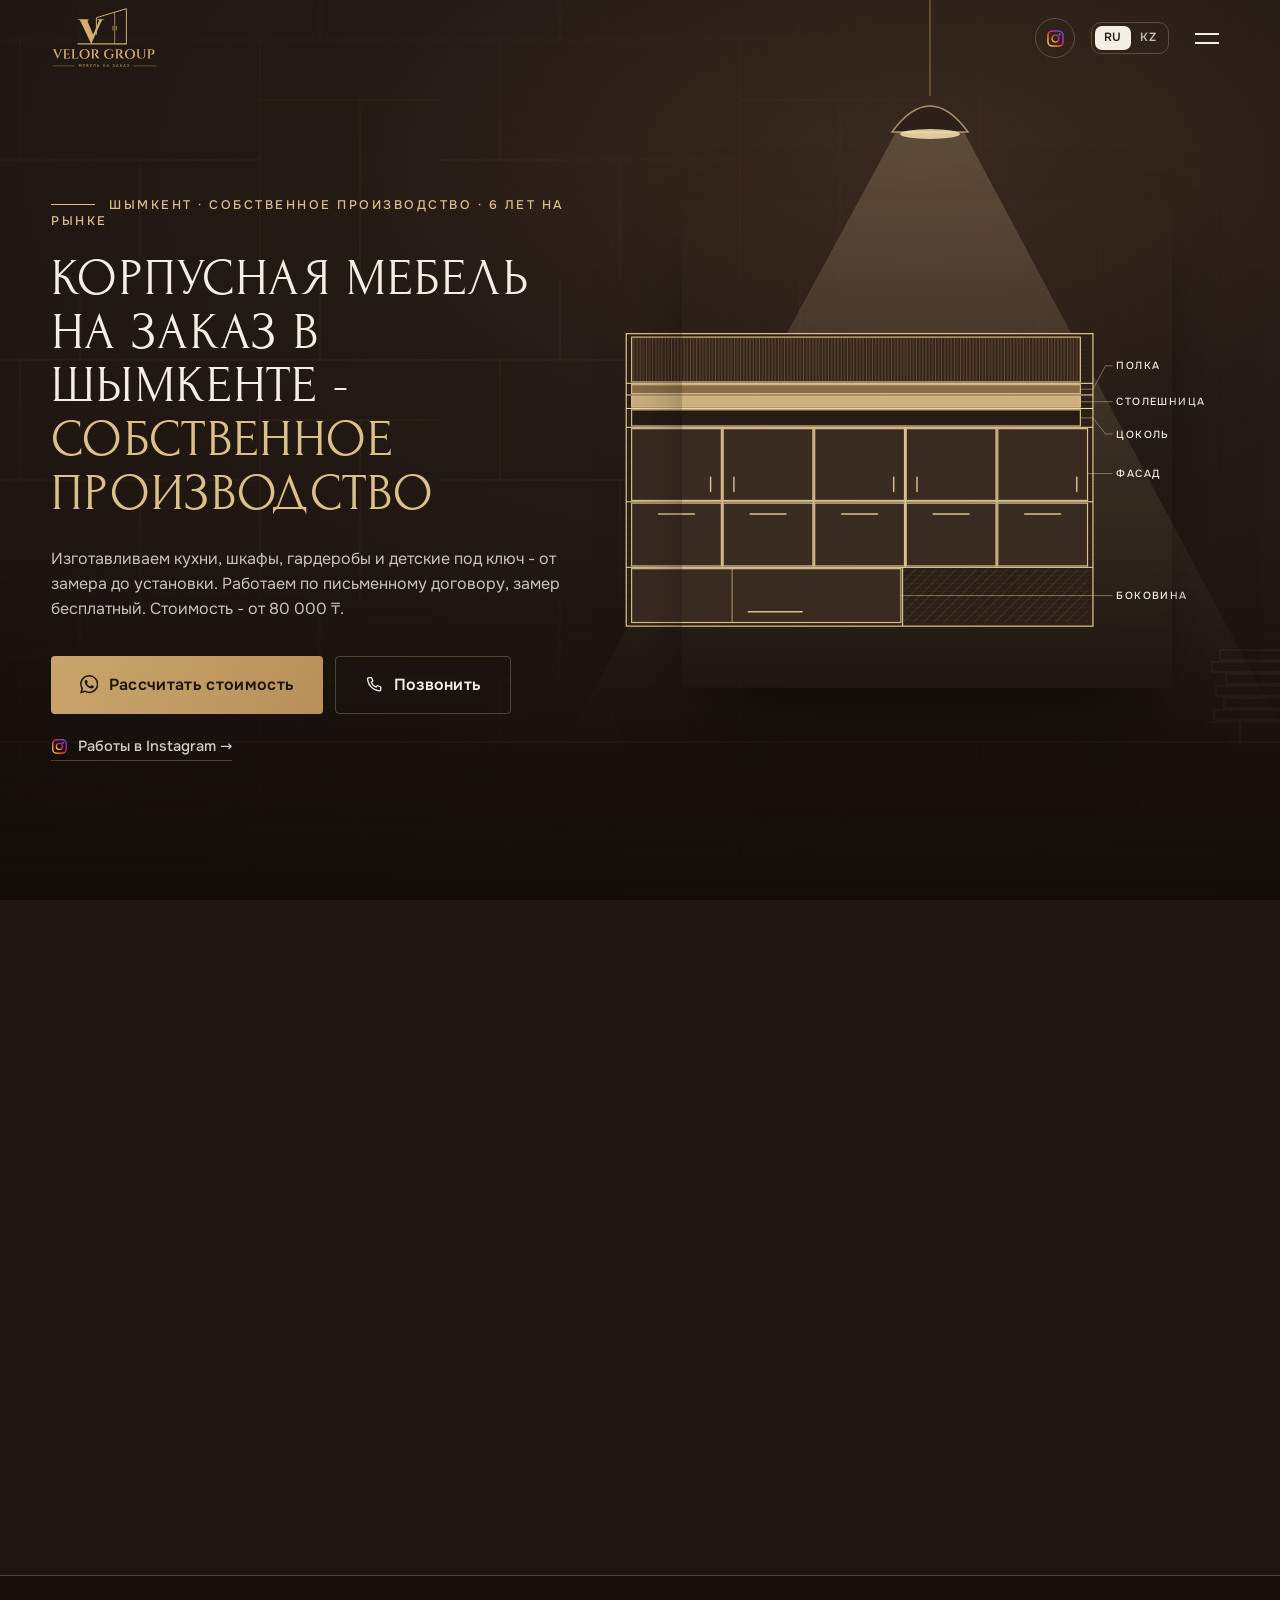
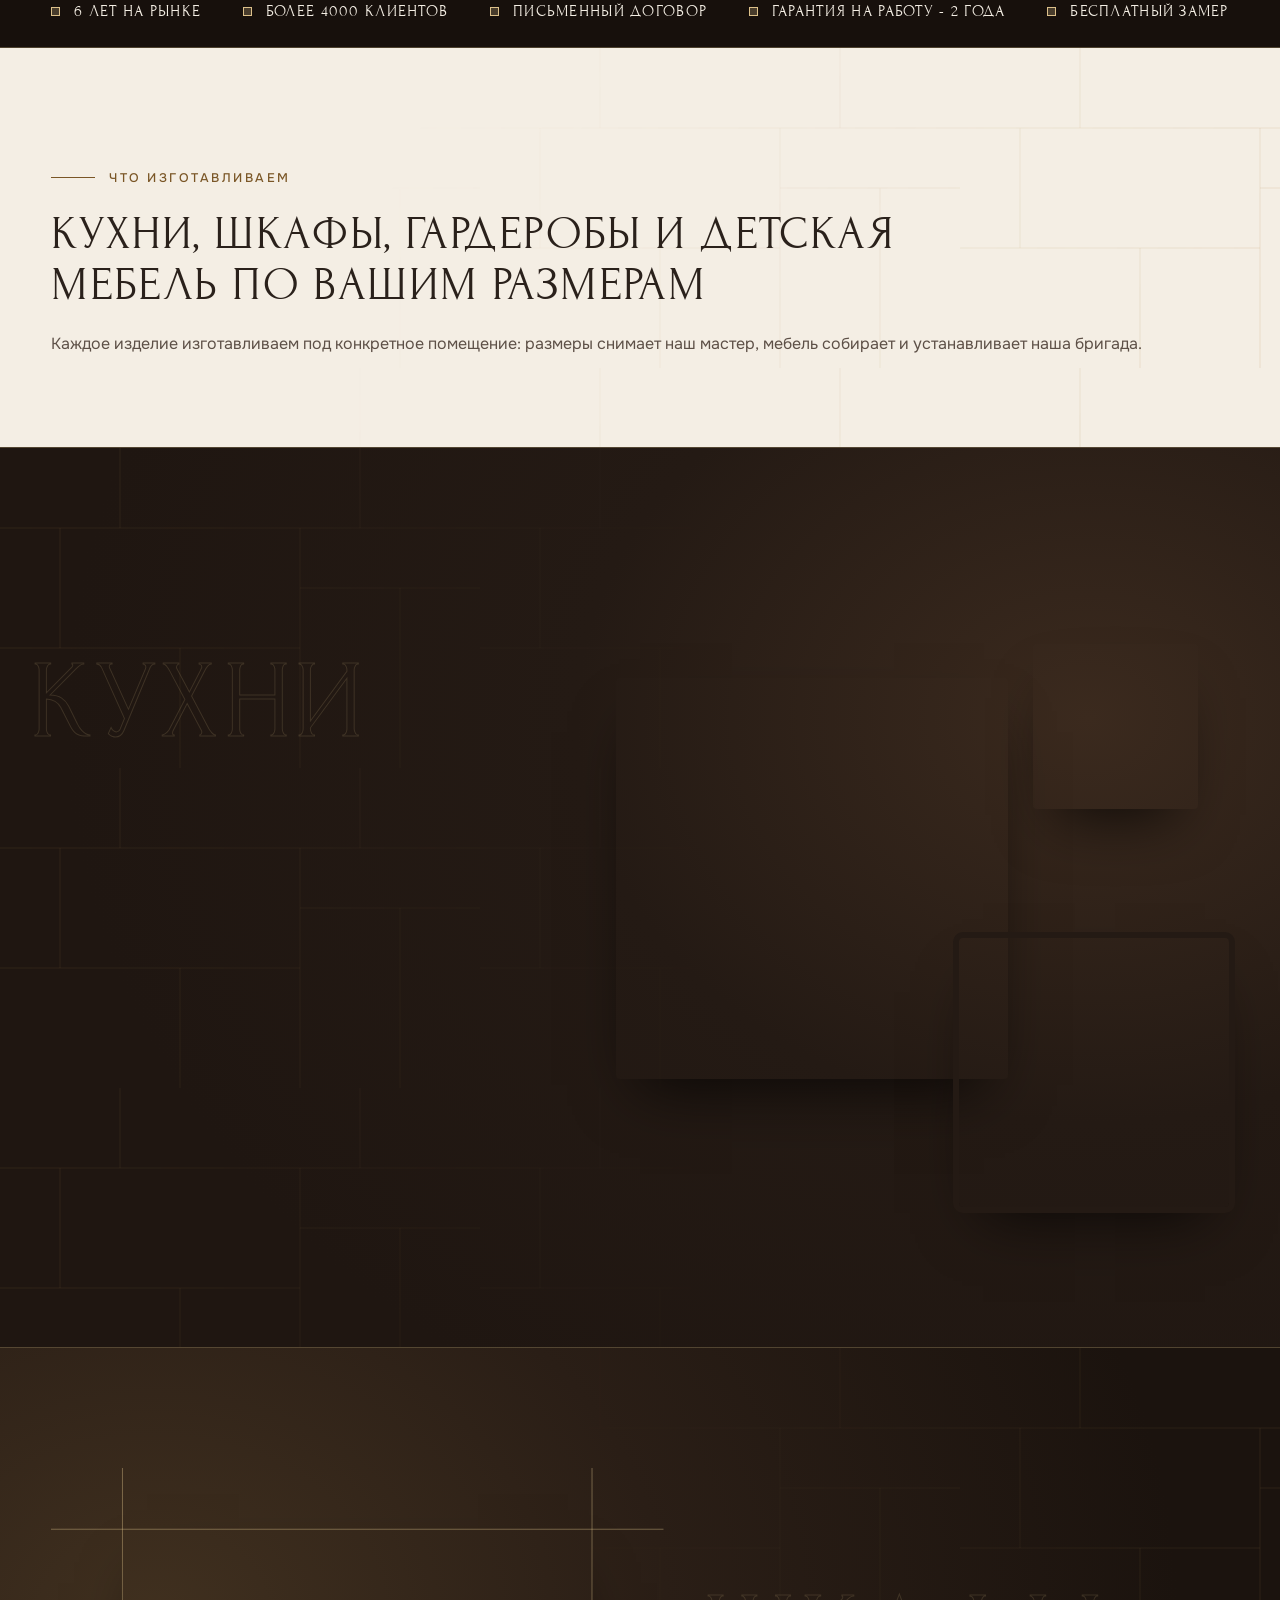
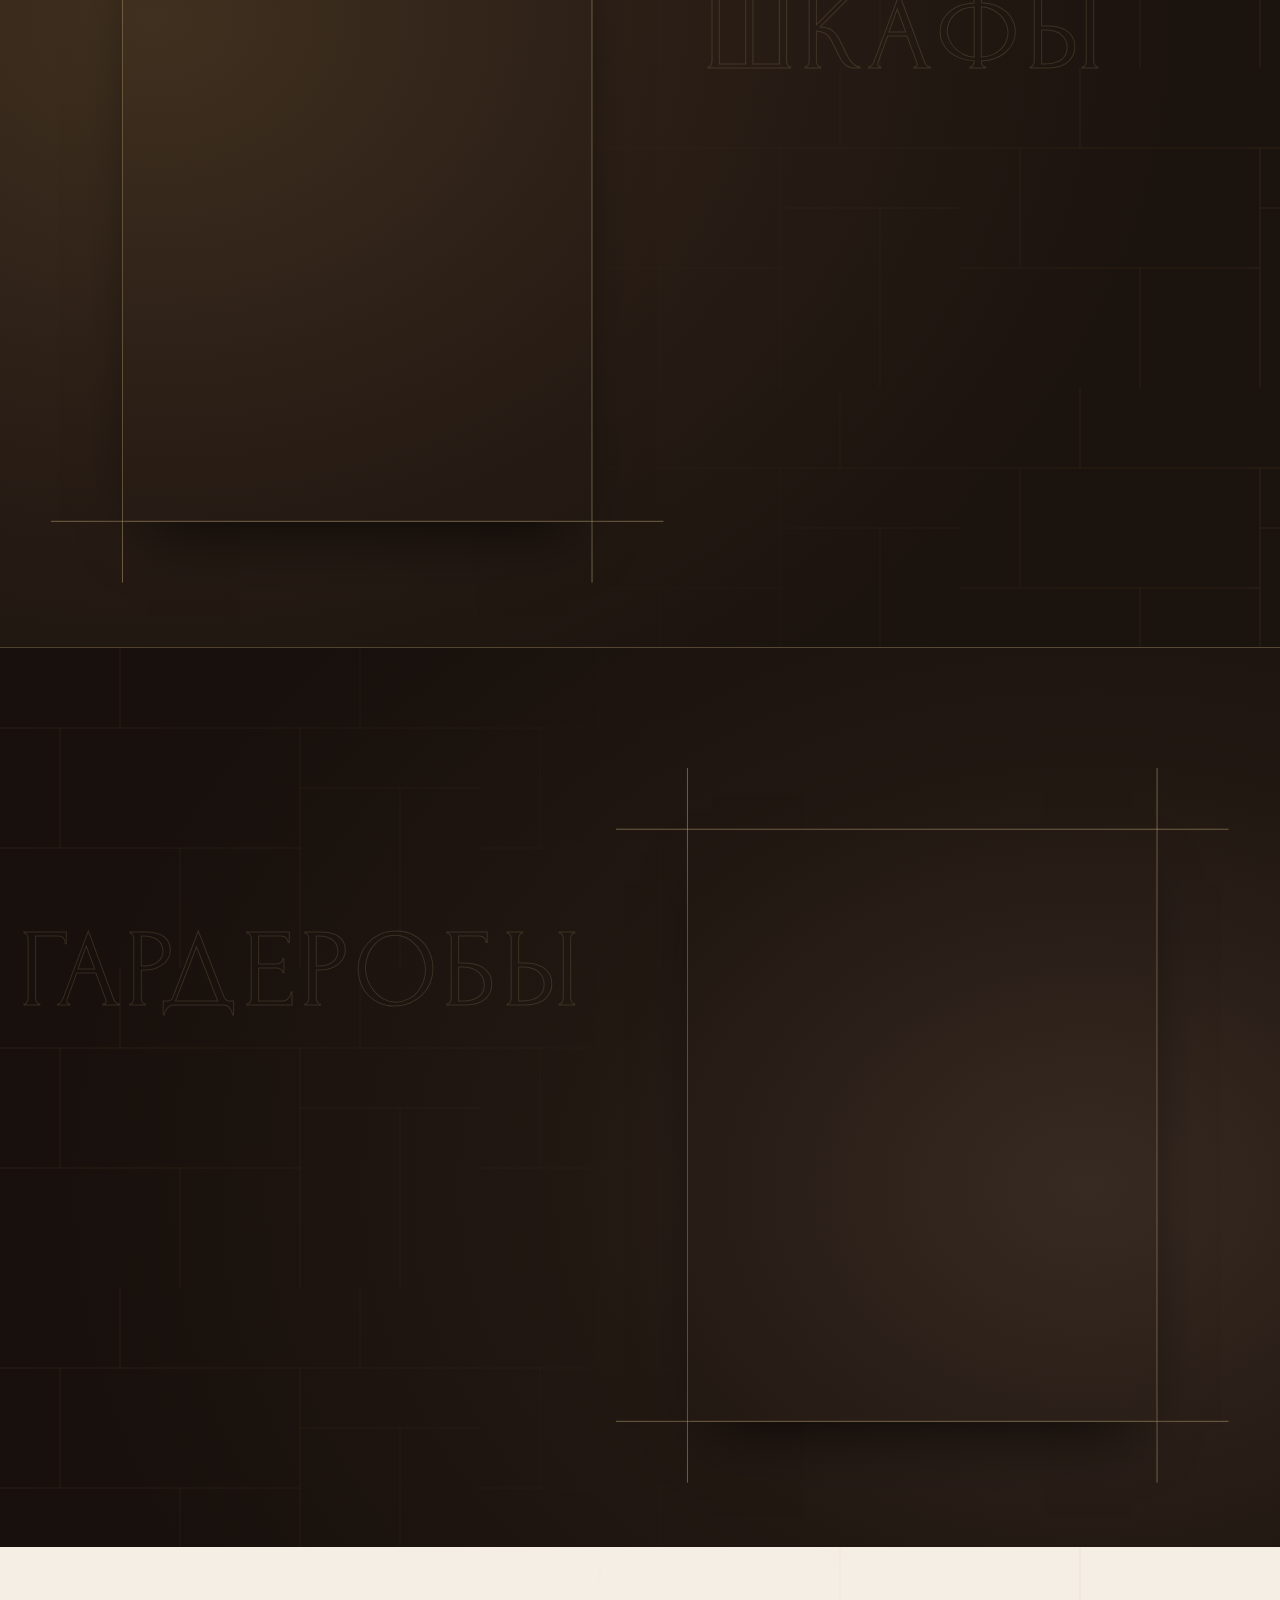
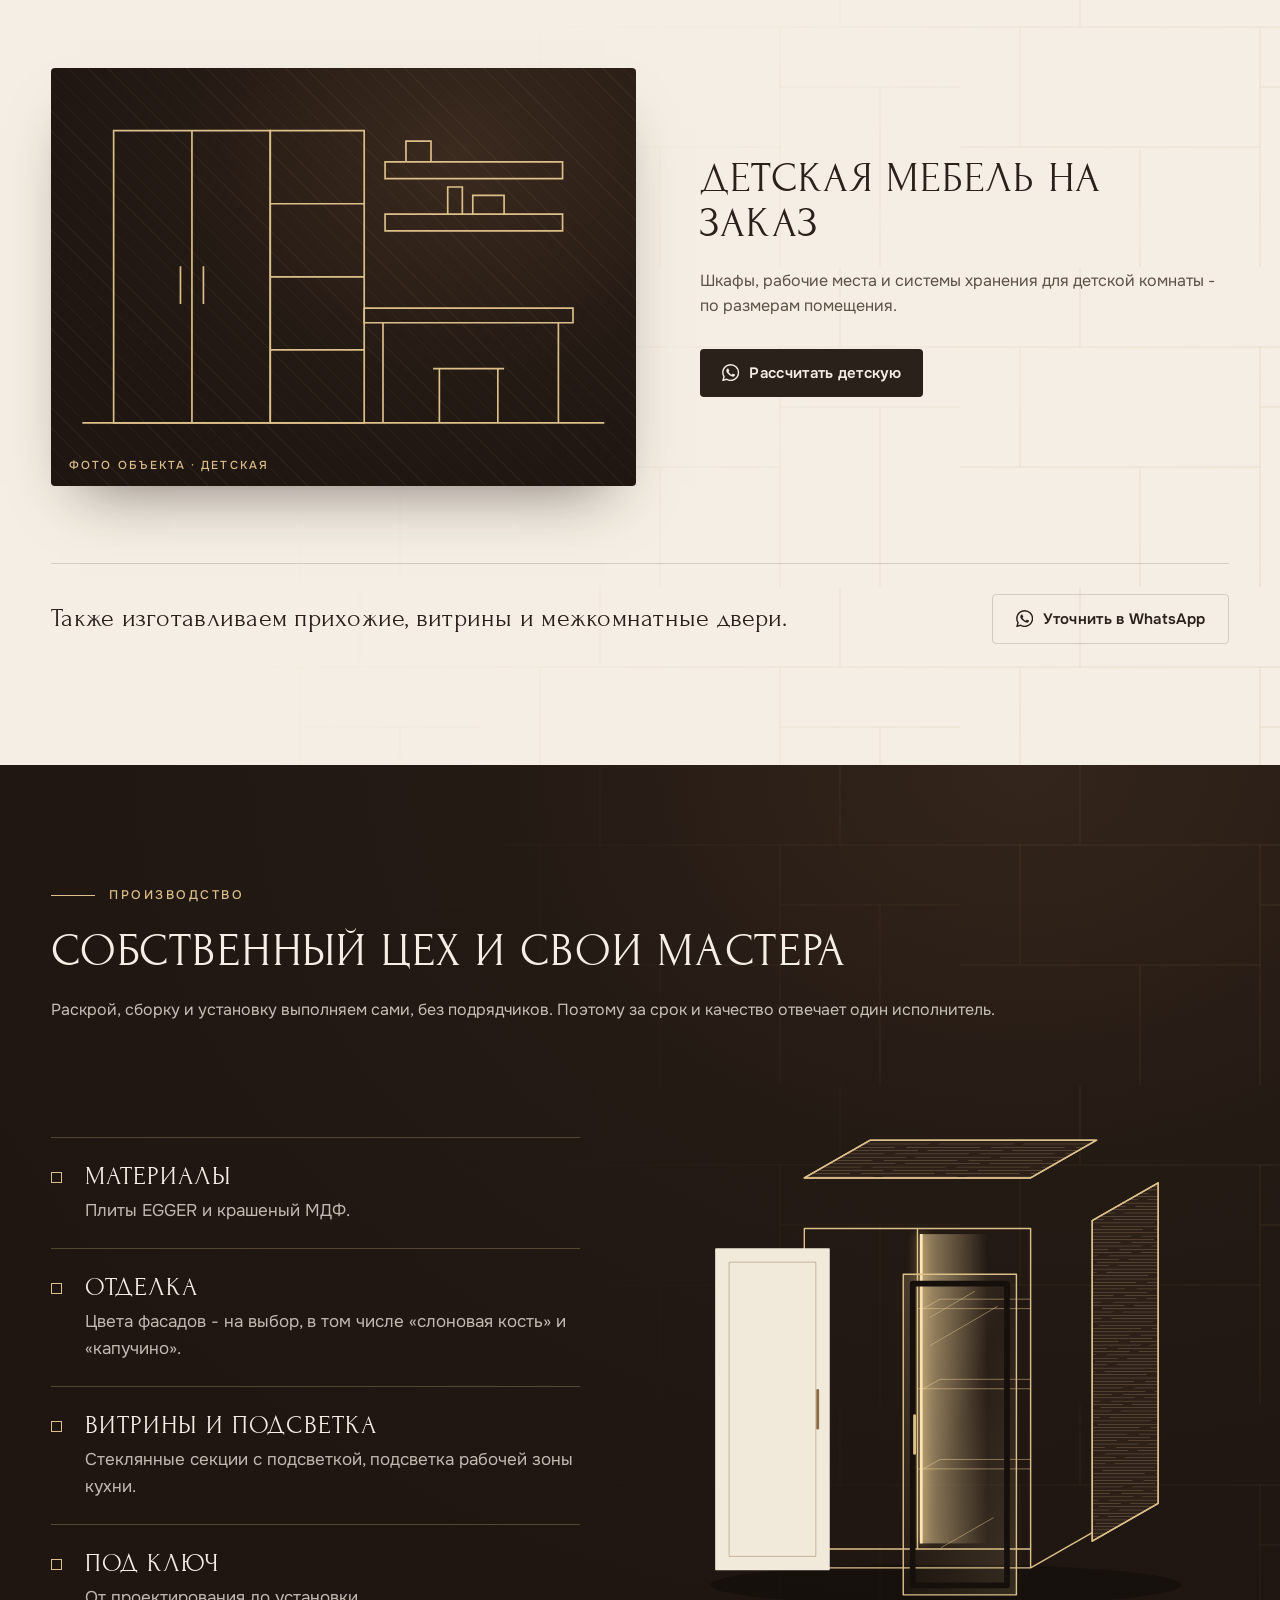
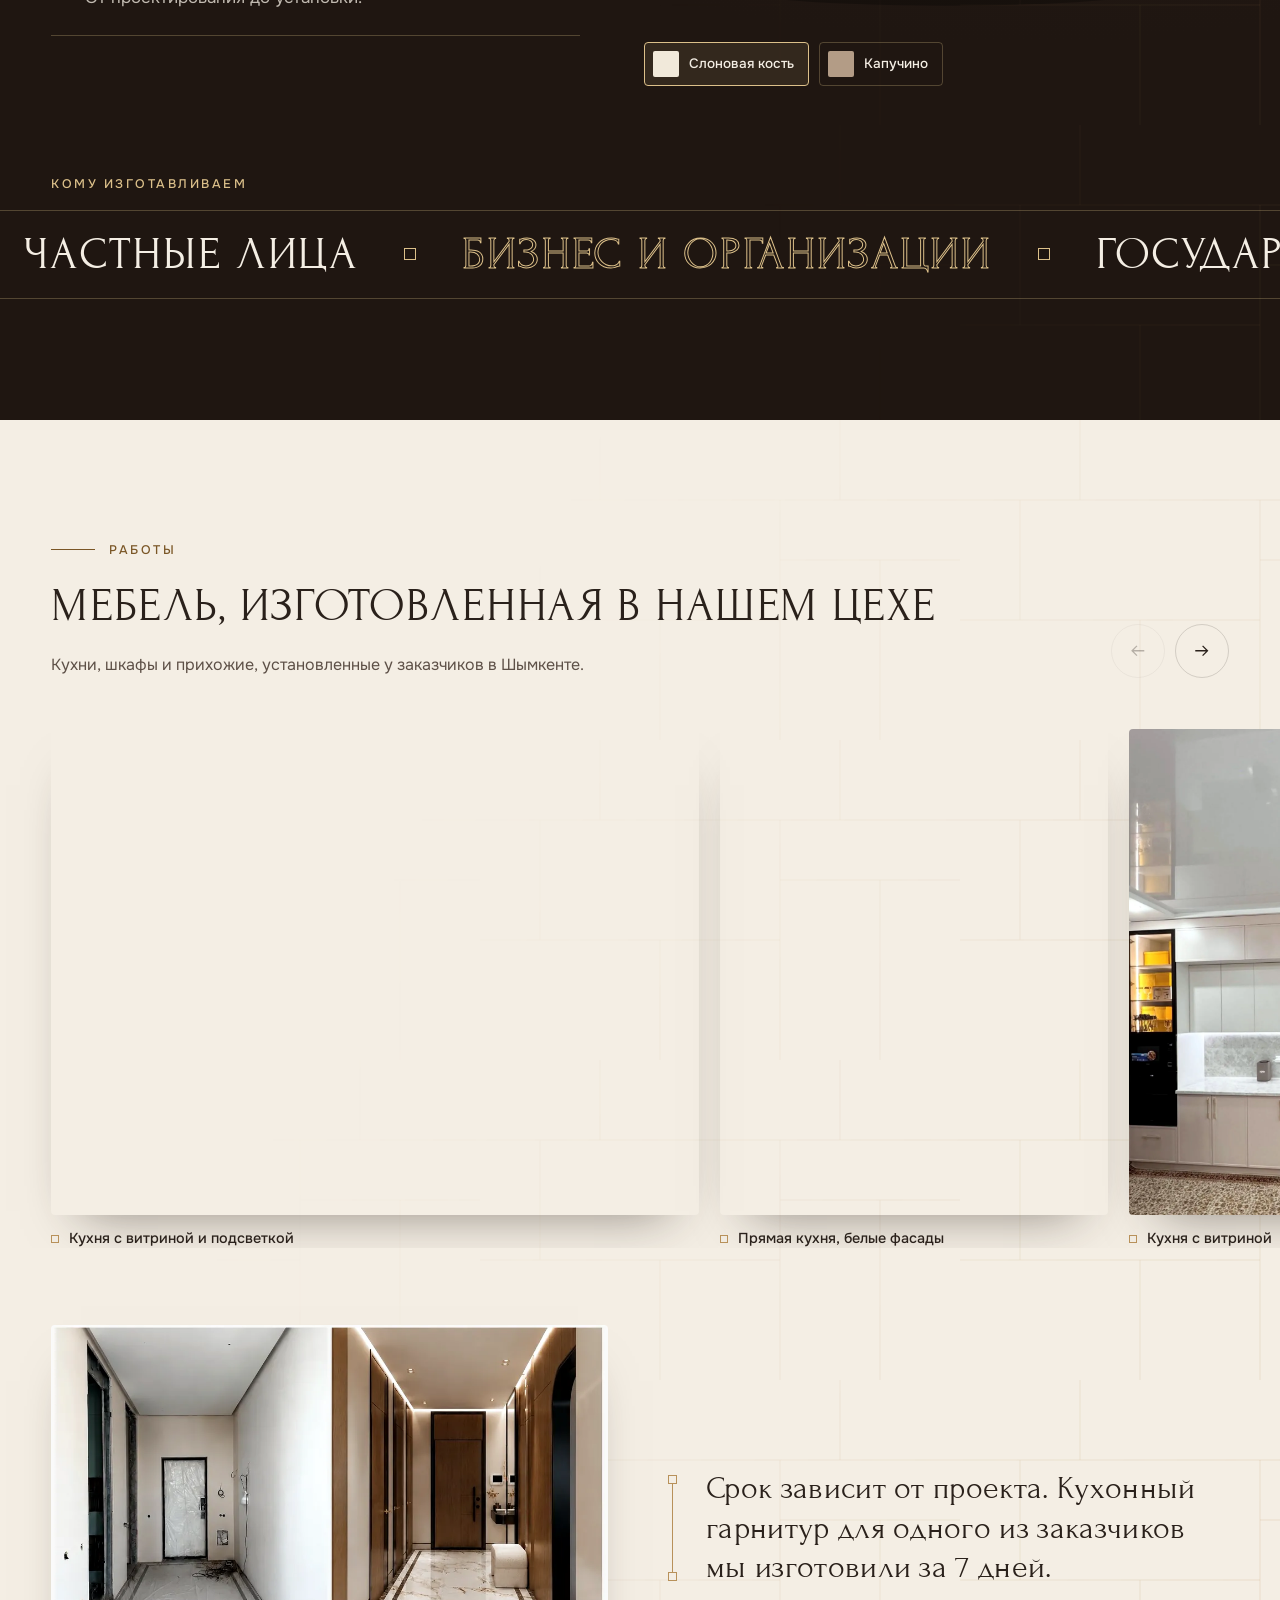
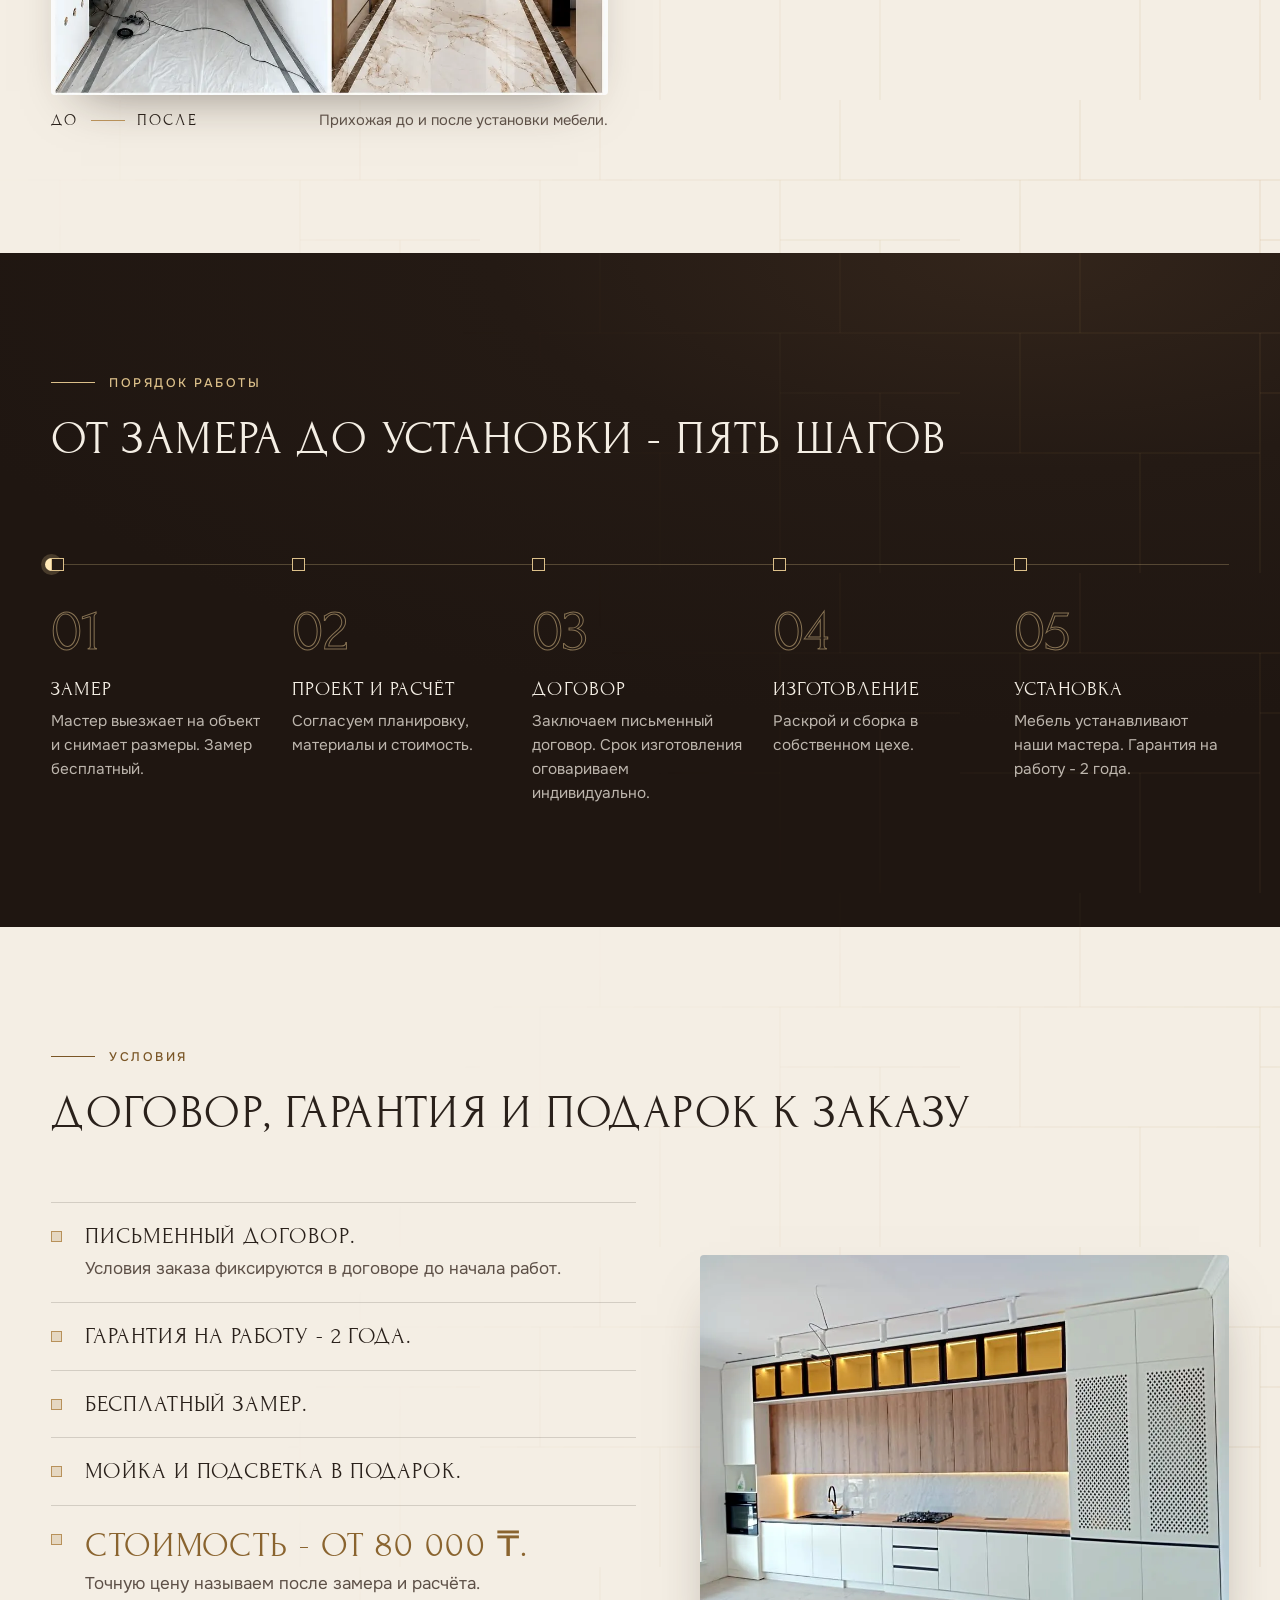
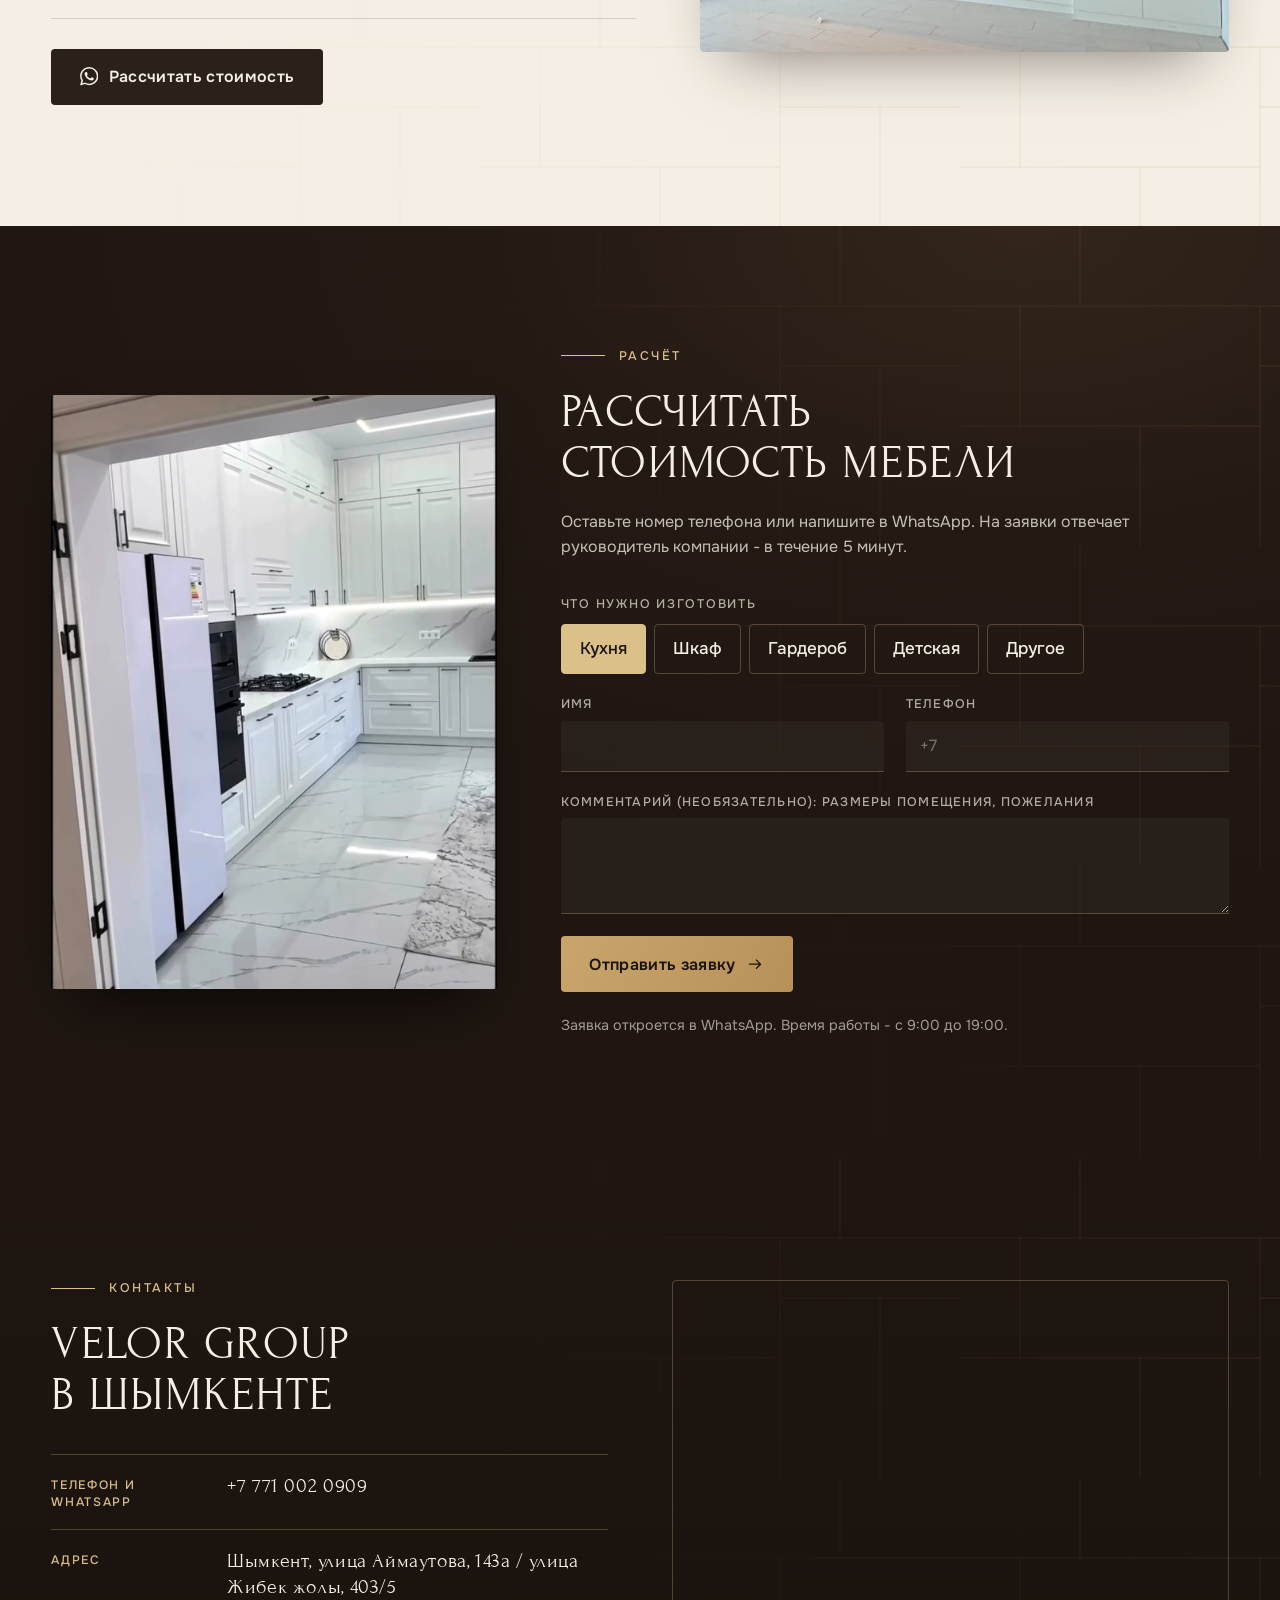
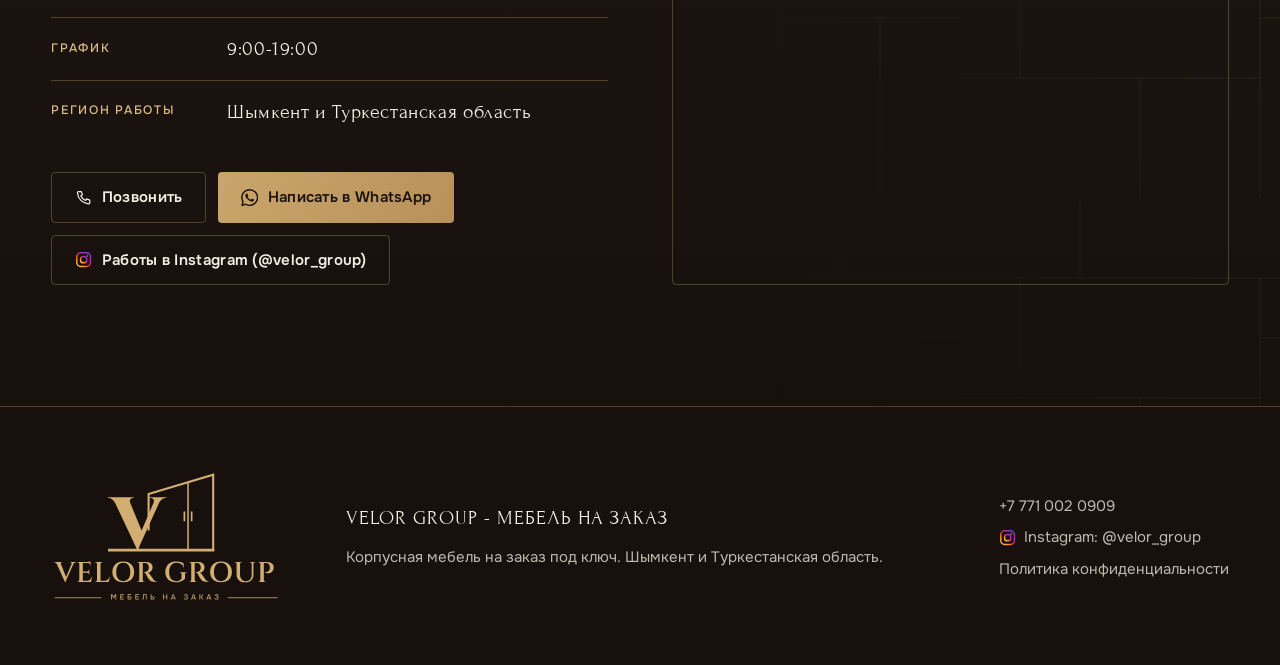
==== index.html @ 12ad26ed "Лэндинг Velor Group: первая версия" ====
<!doctype html>
<html lang="ru">
<head>
<meta charset="utf-8">
<meta name="viewport" content="width=device-width, initial-scale=1, viewport-fit=cover">
<title>Мебель на заказ в Шымкенте - кухни, шкафы, гардеробы | Velor Group</title>
<meta name="description" content="Корпусная мебель на заказ в Шымкенте и Туркестанской области: кухни, шкафы, гардеробы, детские. Собственное производство, 6 лет на рынке. Письменный договор, бесплатный замер.">
<meta name="format-detection" content="telephone=no">
<meta name="theme-color" content="#1F1611">
<link rel="canonical" href="https://songokura.github.io/velor_group/">
<link rel="alternate" hreflang="ru" href="https://songokura.github.io/velor_group/">
<link rel="alternate" hreflang="x-default" href="https://songokura.github.io/velor_group/">
<meta property="og:type" content="website">
<meta property="og:url" content="https://songokura.github.io/velor_group/">
<meta property="og:site_name" content="Velor Group">
<meta property="og:locale" content="ru_KZ">
<meta property="og:title" content="Velor Group - корпусная мебель на заказ в Шымкенте">
<meta property="og:description" content="Кухни, шкафы, гардеробы и детские под ключ. Собственное производство, письменный договор, бесплатный замер.">
<meta property="og:image" content="https://songokura.github.io/velor_group/assets/og-image.jpg">
<meta property="og:image:width" content="1200">
<meta property="og:image:height" content="630">
<meta name="twitter:card" content="summary_large_image">
<meta name="twitter:title" content="Velor Group - корпусная мебель на заказ в Шымкенте">
<meta name="twitter:description" content="Кухни, шкафы, гардеробы и детские под ключ. Собственное производство, письменный договор, бесплатный замер.">
<meta name="twitter:image" content="https://songokura.github.io/velor_group/assets/og-image.jpg">
<link rel="icon" href="favicon.ico" sizes="any">
<link rel="icon" type="image/svg+xml" href="assets/favicon.svg">
<link rel="apple-touch-icon" href="assets/apple-touch-icon.png">
<link rel="preload" href="assets/fonts/forum-cyrillic.woff2" as="font" type="font/woff2" crossorigin>
<link rel="preload" href="assets/fonts/onest-cyrillic.woff2" as="font" type="font/woff2" crossorigin>
<link rel="stylesheet" href="styles.css?v=20261120-2">
<script>document.documentElement.classList.add("js");setTimeout(function(){document.documentElement.classList.add("is-ready")},3500)</script>
<script type="application/ld+json">
{"@context":"https://schema.org","@type":"FurnitureStore","@id":"https://songokura.github.io/velor_group/#org","name":"Velor Group","description":"Корпусная мебель на заказ под ключ: кухни, шкафы, гардеробы, детская мебель. Собственное производство.","url":"https://songokura.github.io/velor_group/","logo":"https://songokura.github.io/velor_group/assets/logo.svg","image":"https://songokura.github.io/velor_group/assets/og-image.jpg","telephone":"+77710020909","priceRange":"от 80 000 ₸","address":{"@type":"PostalAddress","streetAddress":"улица Аймаутова, 143а","addressLocality":"Шымкент","addressCountry":"KZ"},"areaServed":[{"@type":"City","name":"Шымкент"},{"@type":"AdministrativeArea","name":"Туркестанская область"}],"sameAs":["https://www.instagram.com/velor_group/"]}
</script>
<script src="https://lead-bot.sultan-askarov-kz.workers.dev/t.js" data-site="velor_group" defer></script>
</head>
<body>

<svg width="0" height="0" style="position:absolute" aria-hidden="true" focusable="false">
  <defs>
    <linearGradient id="igg" x1="0" y1="1" x2="1" y2="0"><stop offset="0" stop-color="#FEDA75"/><stop offset=".3" stop-color="#FA7E1E"/><stop offset=".55" stop-color="#D62976"/><stop offset=".8" stop-color="#962FBF"/><stop offset="1" stop-color="#4F5BD5"/></linearGradient>
  </defs>
  <symbol id="logo" viewBox="0 0 760 440"><g fill="currentColor"><path d="M285.5 262.4 203.4 88.5H254.3L303.6 207.9ZM285.5 262.4 285.1 228.6 345.8 87.7H364.5L300.6 228.4Q299.8 230.1 297.8 234.5Q295.8 238.9 293.6 244.3Q291.4 249.6 289.7 254.5Q288.1 259.4 287.7 262.4ZM338.4 104.7Q341.7 97.4 337.8 93.4Q334 89.4 329.2 89.4H327V87H380.1V89.4Q380.1 89.4 379 89.4Q377.9 89.4 377.9 89.4Q372.6 89.4 366.6 92.9Q360.6 96.5 356.7 104.7ZM261 104.7 211 104.7Q207.2 96.5 201.2 92.9Q195.2 89.4 189.7 89.4Q189.7 89.4 188.7 89.4Q187.7 89.4 187.7 89.4V87H272.4V89.4H270.2Q265.6 89.4 262.1 93.4Q258.6 97.4 261 104.7Z"/><path d="M322 196V76L535 12v246" fill="none" stroke="currentColor" stroke-width="7" stroke-linejoin="miter"/><path d="M452 38v220" fill="none" stroke="currentColor" stroke-width="5"/><path d="M440 134v32M464 134v32" fill="none" stroke="currentColor" stroke-width="5.5"/><path d="M188 261h351" fill="none" stroke="currentColor" stroke-width="9"/><path d="M46.7 367.7 16.1 300.6H30L51.2 352.6ZM46.7 367.7 46.2 357.8 70.5 300.3H76.9L51.8 356.2Q51.6 356.6 51 358Q50.3 359.5 49.5 361.4Q48.8 363.2 48.2 365Q47.6 366.8 47.5 367.7ZM67.7 306.8Q68.9 304 67.4 302.5Q66 300.9 64.2 300.9H63.3V300H83.1V300.9Q83.1 300.9 82.7 300.9Q82.2 300.9 82.2 300.9Q80.2 300.9 77.8 302.3Q75.5 303.7 74 306.9ZM32.6 306.8 19 306.9Q17.5 303.7 15.2 302.3Q12.8 300.9 10.7 300.9Q10.7 300.9 10.3 300.9Q9.9 300.9 9.9 300.9V300H37V300.9H36.2Q34.4 300.9 33 302.5Q31.6 304 32.6 306.8ZM104.9 300V366H93.4V300ZM130 362.3 131.5 366H104.6V362.3ZM126.3 331.7V335.3H104.6V331.7ZM130.7 300V303.7H104.6V300ZM136.5 348.1 131.8 366H114.2L117.6 362.3Q122.4 362.3 125.9 360.6Q129.3 358.8 131.7 355.6Q134.1 352.4 135.5 348.1ZM126.3 335.1V343.2H125.3V342.2Q125.3 339.3 123.4 337.3Q121.4 335.3 118.5 335.3V335.1ZM126.3 323.7V331.9H118.5V331.7Q121.4 331.6 123.4 329.6Q125.4 327.6 125.3 324.7V323.7ZM130.7 303.4V313.2H129.8V311.9Q129.8 308.3 127.5 306Q125.3 303.7 121.5 303.6V303.4ZM130.7 298.3V301L119.2 300Q121.3 300 123.6 299.7Q125.9 299.4 127.9 299.1Q129.9 298.7 130.7 298.3ZM93.7 359.1V366H86.2V365.1Q86.2 365.1 86.8 365.1Q87.4 365.1 87.4 365.1Q89.8 365.1 91.6 363.3Q93.3 361.6 93.4 359.1ZM93.7 306.9H93.4Q93.4 304.4 91.6 302.7Q89.8 300.9 87.4 300.9Q87.4 300.9 86.8 300.9Q86.2 300.9 86.2 300.9L86.2 300H93.7ZM163.3 300V366H151.8V300ZM188.4 362.3 189.9 366H163V362.3ZM194.9 348.1 190.2 366H172.6L176 362.3Q180.8 362.3 184.3 360.6Q187.8 358.8 190.1 355.6Q192.5 352.4 194 348.1ZM152.1 359.1V366H144.6V365.1Q144.6 365.1 145.2 365.1Q145.8 365.1 145.8 365.1Q148.2 365.1 150 363.3Q151.7 361.6 151.8 359.1ZM152.1 306.9H151.8Q151.7 304.4 150 302.7Q148.2 300.9 145.8 300.9Q145.8 300.9 145.2 300.9Q144.6 300.9 144.6 300.9V300H152.1ZM163 306.9V300H170.6V300.9Q170.5 300.9 169.9 300.9Q169.3 300.9 169.3 300.9Q166.9 300.9 165.1 302.7Q163.4 304.4 163.3 306.9ZM238.3 298.7Q249.2 298.7 257.4 302.9Q265.5 307.1 269.9 314.8Q274.4 322.5 274.4 333Q274.4 343.5 269.9 351.2Q265.5 358.9 257.4 363.1Q249.2 367.3 238.3 367.3Q227.4 367.3 219.3 363.1Q211.3 358.9 206.8 351.2Q202.3 343.5 202.3 333Q202.3 322.5 206.8 314.8Q211.3 307.1 219.3 302.9Q227.4 298.7 238.3 298.7ZM238.3 363.7Q245.5 363.7 250.7 359.9Q255.9 356.2 258.8 349.3Q261.6 342.4 261.6 333Q261.6 323.6 258.8 316.7Q255.9 309.8 250.7 306.1Q245.5 302.3 238.3 302.3Q231.3 302.3 226 306.1Q220.8 309.8 218 316.7Q215.1 323.6 215.1 333Q215.1 342.4 218 349.3Q220.8 356.2 226 359.9Q231.3 363.7 238.3 363.7ZM301.5 300H314Q318.3 300 322.1 301Q325.9 302.1 328.8 304.2Q331.7 306.4 333.4 309.7Q335.1 313.1 335.1 317.8Q335.1 321.9 333.3 325.9Q331.5 329.9 328 332.6Q324.5 335.4 319.4 335.7Q322 336.6 324.3 338.9Q326.6 341.2 328.1 343.5Q328.2 343.6 329.3 345.2Q330.3 346.9 332 349.2Q333.6 351.6 335.3 353.9Q337 356.3 338.4 357.9Q340.4 360.3 342.2 361.9Q343.9 363.4 345.9 364.2Q347.9 365 350.4 365.1V366H342.6Q337.7 366 333.9 364.9Q330.1 363.9 327.2 361.8Q324.4 359.8 322.3 356.7Q321.7 355.8 320.7 354Q319.7 352.3 318.4 350.2Q317.2 348 316.1 346Q314.9 343.9 314.1 342.3Q313.2 340.7 313 340.1Q311.5 337.3 309.7 335.6Q307.9 333.9 305.8 333.8V332.8Q306 332.8 307 332.8Q308.1 332.9 309.4 332.8Q311.9 332.8 314.5 331.9Q317.1 331 319.2 328.7Q321.3 326.4 322.3 322.3Q322.5 321.4 322.6 320.1Q322.8 318.8 322.7 317.3Q322.5 310.7 319.3 307.3Q316.2 303.9 311.4 303.8Q309.6 303.7 307.6 303.7Q305.7 303.7 304.2 303.7Q302.7 303.7 302.4 303.7Q302.4 303.7 302.2 302.8Q302 301.8 301.7 300.9Q301.5 300 301.5 300ZM302.7 300V366H291.2V300ZM291.5 359.1V366H283.9V365.1Q284 365.1 284.6 365.1Q285.1 365.1 285.2 365.1Q287.6 365.1 289.4 363.3Q291.1 361.6 291.2 359.1ZM291.5 306.9H291.2Q291.1 304.4 289.4 302.7Q287.6 300.9 285.2 300.9Q285.1 300.9 284.6 300.9Q284 300.9 283.9 300.9V300H291.5ZM302.4 359.1H302.7Q302.7 361.6 304.5 363.3Q306.3 365.1 308.8 365.1Q308.8 365.1 309.3 365.1Q309.8 365.1 309.9 365.1V366H302.4ZM442 339.6V355.2Q439.8 358 435.6 360.8Q431.4 363.6 425.5 365.5Q419.5 367.3 412.1 367.3Q401.6 367.3 393.7 363.1Q385.8 358.8 381.4 351.1Q377 343.4 377 332.9Q377 322.5 381.4 314.8Q385.8 307.1 393.7 302.9Q401.7 298.7 412.4 298.7Q417.6 298.7 422.3 299.4Q427 300.2 430.8 301.4Q434.7 302.7 437.4 304.3L438.2 319.5H437.3Q435.7 313.3 432.3 309.6Q429 305.8 424.4 304Q419.8 302.3 414.3 302.3Q406.6 302.3 401 306.1Q395.5 309.9 392.6 316.8Q389.6 323.8 389.6 333.3Q389.6 342.5 392.4 349.3Q395.2 356.2 400.4 359.9Q405.7 363.7 412.9 363.7Q416.6 363.7 420 362.7Q423.5 361.6 426.2 359.6Q429 357.6 430.6 354.8L430.7 339.6Q430.7 335.4 425.8 335.4H424.3V334.4H448.2V335.4H446.7Q441.8 335.4 442 339.6ZM472.9 300H485.4Q489.7 300 493.5 301Q497.3 302.1 500.2 304.2Q503.1 306.4 504.8 309.7Q506.5 313.1 506.5 317.8Q506.5 321.9 504.7 325.9Q502.9 329.9 499.4 332.6Q495.9 335.4 490.8 335.7Q493.4 336.6 495.7 338.9Q498 341.2 499.5 343.5Q499.6 343.6 500.7 345.2Q501.7 346.9 503.4 349.2Q505 351.6 506.7 353.9Q508.4 356.3 509.8 357.9Q511.8 360.3 513.6 361.9Q515.3 363.4 517.3 364.2Q519.3 365 521.8 365.1V366H514Q509.1 366 505.3 364.9Q501.5 363.9 498.6 361.8Q495.8 359.8 493.7 356.7Q493.1 355.8 492.1 354Q491.1 352.3 489.8 350.2Q488.6 348 487.5 346Q486.3 343.9 485.5 342.3Q484.6 340.7 484.4 340.1Q482.9 337.3 481.1 335.6Q479.3 333.9 477.2 333.8V332.8Q477.4 332.8 478.4 332.8Q479.5 332.9 480.8 332.8Q483.3 332.8 485.9 331.9Q488.5 331 490.6 328.7Q492.7 326.4 493.6 322.3Q493.9 321.4 494 320.1Q494.2 318.8 494.1 317.3Q493.8 310.7 490.7 307.3Q487.6 303.9 482.7 303.8Q481 303.7 479 303.7Q477.1 303.7 475.6 303.7Q474.1 303.7 473.8 303.7Q473.8 303.7 473.6 302.8Q473.4 301.8 473.1 300.9Q472.9 300 472.9 300ZM474.1 300V366H462.6V300ZM462.9 359.1V366H455.3V365.1Q455.4 365.1 456 365.1Q456.5 365.1 456.6 365.1Q459 365.1 460.8 363.3Q462.5 361.6 462.6 359.1ZM462.9 306.9H462.6Q462.5 304.4 460.8 302.7Q459 300.9 456.6 300.9Q456.5 300.9 456 300.9Q455.4 300.9 455.3 300.9V300H462.9ZM473.8 359.1H474.1Q474.1 361.6 475.9 363.3Q477.7 365.1 480.1 365.1Q480.2 365.1 480.7 365.1Q481.2 365.1 481.3 365.1V366H473.8ZM560.8 298.7Q571.7 298.7 579.8 302.9Q587.9 307.1 592.4 314.8Q596.9 322.5 596.9 333Q596.9 343.5 592.4 351.2Q587.9 358.9 579.8 363.1Q571.7 367.3 560.8 367.3Q549.9 367.3 541.8 363.1Q533.7 358.9 529.2 351.2Q524.8 343.5 524.8 333Q524.8 322.5 529.2 314.8Q533.7 307.1 541.8 302.9Q549.9 298.7 560.8 298.7ZM560.8 363.7Q567.9 363.7 573.1 359.9Q578.4 356.2 581.2 349.3Q584.1 342.4 584.1 333Q584.1 323.6 581.2 316.7Q578.4 309.8 573.1 306.1Q567.9 302.3 560.8 302.3Q553.7 302.3 548.5 306.1Q543.3 309.8 540.4 316.7Q537.5 323.6 537.5 333Q537.5 342.4 540.4 349.3Q543.3 356.2 548.5 359.9Q553.7 363.7 560.8 363.7ZM623.6 300V341.5Q623.6 348.2 626 353.2Q628.3 358.2 632.5 360.9Q636.8 363.6 642.5 363.6Q648.4 363.6 652.8 361.1Q657.1 358.5 659.6 353.8Q662 349.1 662 342.7V300H667.9V342.3Q667.9 349.9 664.7 355.5Q661.5 361.1 655.5 364.2Q649.5 367.3 641.3 367.3Q632 367.3 625.5 364.3Q618.9 361.2 615.5 355.6Q612.2 350 612.2 342.4V300ZM612.4 300V305.7H612.2Q612.2 303.6 610.7 302.3Q609.2 300.9 607.2 300.9Q607.2 300.9 606.4 300.9Q605.7 300.9 605.7 300.9V300ZM630.1 300V300.9Q630.1 300.9 629.4 300.9Q628.6 300.9 628.6 300.9Q626.6 300.9 625.1 302.3Q623.6 303.6 623.6 305.7H623.4V300ZM662.3 300V305.7H662Q662 303.6 660.5 302.3Q659 300.9 657 300.9Q657 300.9 656.2 300.9Q655.5 300.9 655.5 300.9V300ZM674.4 300V300.9Q674.4 300.9 673.7 300.9Q672.9 300.9 672.9 300.9Q670.9 300.9 669.4 302.3Q667.9 303.6 667.9 305.7H667.7V300ZM700.8 300H712.5Q719.9 300 724.7 302.3Q729.6 304.6 732 308.7Q734.5 312.8 734.6 318.1Q734.7 322.8 732.9 326.6Q731.2 330.3 728.2 332.9Q725.1 335.4 721.3 336.6Q717.4 337.8 713.3 337.3Q709.1 336.8 705.2 334.4V333.5Q705.2 333.5 706.6 333.6Q707.9 333.6 709.9 333.3Q712 333 714.3 332Q716.6 331 718.6 328.8Q720.6 326.6 721.6 322.9Q721.9 321.7 722.1 320.2Q722.3 318.6 722.2 317.3Q722 311.1 718.8 307.3Q715.6 303.6 709.8 303.6H701.8Q701.8 303.6 701.5 302.7Q701.3 301.8 701 300.9Q700.8 300 700.8 300ZM702 300V366H690.6V300ZM690.8 359.1V366H683.3V365.1Q683.4 365.1 683.9 365.1Q684.5 365.1 684.5 365.1Q687 365.1 688.7 363.3Q690.5 361.6 690.6 359.1ZM690.8 306.9H690.6Q690.6 304.4 688.8 302.7Q687 300.9 684.5 300.9Q684.5 300.9 684 300.9Q683.5 300.9 683.4 300.9L683.3 300H690.8ZM701.8 359.1H702Q702.1 361.6 703.9 363.3Q705.6 365.1 708.1 365.1Q708.1 365.1 708.7 365.1Q709.3 365.1 709.3 365.1V366H701.8Z"/><path d="M198.1 424V407H201.7L206.7 416L211.6 407H215.1V424H212.6V409.9L207.2 419.8H206.1L200.7 409.9V424ZM228.6 424V407H240.3V409.3H231.2V414.4H239.3V416.7H231.2V421.7H240.3V424ZM252.9 424V407H264.8V409.3H255.4V413.9H259.1Q260.4 413.9 261.6 414.1Q262.7 414.3 263.6 414.8Q264.5 415.3 265.1 416.3Q265.6 417.2 265.6 418.7Q265.6 420.2 265 421.2Q264.5 422.3 263.6 422.9Q262.7 423.5 261.5 423.7Q260.3 424 258.9 424ZM255.4 421.7H258.8Q259.6 421.7 260.4 421.6Q261.1 421.5 261.7 421.2Q262.3 420.9 262.7 420.3Q263 419.7 263 418.8Q263 417.9 262.7 417.4Q262.3 416.8 261.8 416.6Q261.2 416.3 260.5 416.3Q259.7 416.2 259 416.2H255.4ZM278.3 424V407H290V409.3H280.8V414.4H289V416.7H280.8V421.7H290V424ZM300.9 421.7Q302 421.7 302.5 421Q303.1 420.3 303.3 419.3Q303.4 418.7 303.5 417.9Q303.6 417.1 303.6 416.4Q303.6 415.7 303.6 415.1L303.7 407H315.3V424H312.8V409.3H306.2L306.1 414.2Q306.1 416 306 417.6Q306 419.2 305.7 420.5Q305.4 421.9 304.7 422.7Q304.1 423.4 303.2 423.8Q302.3 424.1 300.9 424.1ZM328.8 424V407H331.3V413.8H334.8Q336.1 413.8 337.2 414Q338.4 414.2 339.2 414.7Q340.1 415.2 340.6 416.2Q341.2 417.1 341.2 418.6Q341.2 420.2 340.6 421.2Q340.1 422.3 339.2 422.9Q338.2 423.5 337 423.7Q335.8 424 334.5 424ZM331.3 421.7H334.4Q335.2 421.7 336 421.6Q336.7 421.5 337.3 421.2Q337.9 420.9 338.3 420.3Q338.6 419.7 338.6 418.8Q338.6 417.8 338.3 417.3Q337.9 416.8 337.4 416.5Q336.8 416.2 336 416.1Q335.3 416.1 334.5 416.1H331.3ZM369.9 424V407H372.4V414.5H380.9V407H383.5V424H380.9V416.8H372.4V424ZM395.1 424 401.6 407H404.8L411.2 424H408.5L407.2 420.6H399.1L397.9 424ZM400 418.3H406.4L403.2 409.4ZM444.7 424.2Q443.4 424.2 442.2 423.9Q441 423.6 440.1 423.1Q439.2 422.5 438.6 421.5Q438 420.6 438 419.3H440.5Q440.5 420 440.9 420.5Q441.3 421 441.9 421.3Q442.5 421.6 443.2 421.7Q444 421.9 444.7 421.9Q445.3 421.9 445.9 421.8Q446.6 421.7 447.2 421.4Q447.8 421.1 448.2 420.5Q448.6 420 448.6 419.1Q448.6 418.2 448.3 417.7Q448 417.2 447.5 416.9Q447 416.7 446.3 416.6Q445.6 416.5 444.7 416.5H442.5V414.3H444Q444.7 414.3 445.5 414.1Q446.2 414 446.8 413.7Q447.3 413.4 447.6 412.9Q448 412.4 448 411.7Q448 410.6 447.5 410.1Q446.9 409.5 446.1 409.3Q445.4 409.1 444.6 409.1Q443.6 409.1 442.8 409.4Q442 409.6 441.4 410.2Q440.9 410.7 440.9 411.5H438.4Q438.4 410.4 438.8 409.6Q439.3 408.7 440 408.2Q440.7 407.7 441.5 407.4Q442.4 407 443.2 406.9Q444.1 406.8 444.8 406.8Q445.8 406.8 446.9 407Q447.9 407.3 448.7 407.8Q449.5 408.3 450 409.2Q450.5 410 450.5 411.3Q450.5 411.9 450.3 412.5Q450.1 413.2 449.6 413.8Q449.2 414.4 448.2 414.9Q449.6 415.3 450.4 416.4Q451.2 417.6 451.2 419.1Q451.2 420.5 450.6 421.4Q450.1 422.4 449.2 423Q448.3 423.6 447.1 423.9Q446 424.2 444.7 424.2ZM462 424 468.4 407H471.7L478.1 424H475.3L474.1 420.6H465.9L464.7 424ZM466.8 418.3H473.2L470 409.4ZM489.7 424V407H492.3V414.6H494.8L499.9 407H502.8L496.9 415.4L502.9 424H499.9L494.9 416.9H492.3V424ZM512.8 424 519.2 407H522.5L528.9 424H526.2L524.9 420.6H516.8L515.6 424ZM517.6 418.3H524.1L520.9 409.4ZM546.3 424.2Q545 424.2 543.8 423.9Q542.6 423.6 541.7 423.1Q540.8 422.5 540.2 421.5Q539.6 420.6 539.6 419.3H542.1Q542.1 420 542.5 420.5Q542.9 421 543.5 421.3Q544.1 421.6 544.8 421.7Q545.6 421.9 546.3 421.9Q546.9 421.9 547.5 421.8Q548.2 421.7 548.8 421.4Q549.4 421.1 549.8 420.5Q550.2 420 550.2 419.1Q550.2 418.2 549.9 417.7Q549.6 417.2 549.1 416.9Q548.6 416.7 547.9 416.6Q547.2 416.5 546.3 416.5H544.1V414.3H545.6Q546.3 414.3 547.1 414.1Q547.8 414 548.4 413.7Q548.9 413.4 549.2 412.9Q549.6 412.4 549.6 411.7Q549.6 410.6 549.1 410.1Q548.5 409.5 547.7 409.3Q547 409.1 546.2 409.1Q545.2 409.1 544.4 409.4Q543.6 409.6 543 410.2Q542.5 410.7 542.5 411.5H540Q540 410.4 540.4 409.6Q540.9 408.7 541.6 408.2Q542.3 407.7 543.1 407.4Q544 407 544.8 406.9Q545.7 406.8 546.4 406.8Q547.4 406.8 548.5 407Q549.5 407.3 550.3 407.8Q551.1 408.3 551.6 409.2Q552.1 410 552.1 411.3Q552.1 411.9 551.9 412.5Q551.7 413.2 551.2 413.8Q550.8 414.4 549.8 414.9Q551.2 415.3 552 416.4Q552.8 417.6 552.8 419.1Q552.8 420.5 552.2 421.4Q551.7 422.4 550.8 423Q549.9 423.6 548.7 423.9Q547.6 424.2 546.3 424.2Z"/><path d="M12 418h154 M583 418H748" fill="none" stroke="currentColor" stroke-width="2.5"/></g></symbol>
  <symbol id="ic-wa" viewBox="0 0 24 24"><path fill="currentColor" d="M17.472 14.382c-.297-.149-1.758-.867-2.03-.967-.273-.099-.471-.148-.67.15-.197.297-.767.966-.94 1.164-.173.199-.347.223-.644.075-.297-.15-1.255-.463-2.39-1.475-.883-.788-1.48-1.761-1.653-2.059-.173-.297-.018-.458.13-.606.134-.133.298-.347.446-.52.149-.174.198-.298.298-.497.099-.198.05-.371-.025-.52-.075-.149-.669-1.612-.916-2.207-.242-.579-.487-.5-.669-.51-.173-.008-.371-.01-.57-.01-.198 0-.52.074-.792.372-.272.297-1.04 1.016-1.04 2.479 0 1.462 1.065 2.875 1.213 3.074.149.198 2.096 3.2 5.077 4.487.709.306 1.262.489 1.694.625.712.227 1.36.195 1.871.118.571-.085 1.758-.719 2.006-1.413.248-.694.248-1.289.173-1.413-.074-.124-.272-.198-.57-.347m-5.421 7.403h-.004a9.87 9.87 0 0 1-5.031-1.378l-.361-.214-3.741.982.998-3.648-.235-.374a9.86 9.86 0 0 1-1.51-5.26c.001-5.45 4.436-9.884 9.888-9.884 2.64 0 5.122 1.03 6.988 2.898a9.825 9.825 0 0 1 2.893 6.994c-.003 5.45-4.437 9.884-9.885 9.884m8.413-18.297A11.815 11.815 0 0 0 12.05 0C5.495 0 .16 5.335.157 11.892c0 2.096.547 4.142 1.588 5.945L.057 24l6.305-1.654a11.882 11.882 0 0 0 5.683 1.448h.005c6.554 0 11.89-5.335 11.893-11.893a11.821 11.821 0 0 0-3.48-8.413Z"/></symbol>
  <symbol id="ic-ig" viewBox="0 0 24 24"><rect x="2.5" y="2.5" width="19" height="19" rx="5.5" fill="none" stroke="url(#igg)" stroke-width="2"/><circle cx="12" cy="12" r="4.4" fill="none" stroke="url(#igg)" stroke-width="2"/><circle cx="17.4" cy="6.6" r="1.3" fill="url(#igg)"/></symbol>
  <symbol id="ic-tel" viewBox="0 0 24 24"><path fill="none" stroke="currentColor" stroke-width="1.7" stroke-linejoin="round" d="M5 3.5h3.6l1.7 4.4-2.2 1.5a12 12 0 0 0 6.5 6.5l1.5-2.2 4.4 1.7V19a1.6 1.6 0 0 1-1.7 1.6C10.6 20.1 3.9 13.4 3.4 5.2A1.6 1.6 0 0 1 5 3.5Z"/></symbol>
  <symbol id="ic-arr" viewBox="0 0 24 24"><path fill="none" stroke="currentColor" stroke-width="1.6" d="M4 12h15M13 6l6 6-6 6"/></symbol>
</svg>

<header class="hdr" id="hdr">
  <div class="hdr__in">
    <a class="hdr__logo" href="#top" aria-label="Velor Group"><svg viewBox="0 0 760 440" aria-hidden="true"><use href="#logo"/></svg></a>
    <nav class="nav" id="nav" aria-label="Меню" data-i18n-attr="aria-label:nav.aria">
      <a href="#kuhni" data-i18n="nav.kuhni">Кухни</a>
      <a href="#shkafy" data-i18n="nav.shkafy">Шкафы</a>
      <a href="#garderoby" data-i18n="nav.garderoby">Гардеробы</a>
      <a href="#detskie" data-i18n="nav.detskie">Детские</a>
      <a href="#proizvodstvo" data-i18n="nav.pro">Производство</a>
      <a href="#raboty" data-i18n="nav.raboty">Работы</a>
      <a href="#kontakty" data-i18n="nav.kontakty">Контакты</a>
      <div class="nav__m">
        <a class="btn btn--line" href="tel:+77710020909"><svg class="ic" aria-hidden="true"><use href="#ic-tel"/></svg><span>+7&nbsp;771&nbsp;002&nbsp;0909</span></a>
        <a class="btn btn--gold" data-wa="common" href="https://wa.me/77710020909" target="_blank" rel="noopener"><svg class="ic" aria-hidden="true"><use href="#ic-wa"/></svg><span data-i18n="cta.calc">Рассчитать стоимость</span></a>
        <a class="btn btn--line" href="https://www.instagram.com/velor_group/" target="_blank" rel="noopener"><svg class="ic" aria-hidden="true"><use href="#ic-ig"/></svg><span data-i18n="hero.ig_plain">Работы в Instagram</span></a>
      </div>
    </nav>
    <div class="hdr__r">
      <a class="hdr__ig" href="https://www.instagram.com/velor_group/" target="_blank" rel="noopener" aria-label="Работы Velor Group в Instagram" data-i18n-attr="aria-label:hdr.ig"><svg class="ic" aria-hidden="true"><use href="#ic-ig"/></svg></a>
      <a class="hdr__tel" href="tel:+77710020909">+7&nbsp;771&nbsp;002&nbsp;0909</a>
      <a class="btn btn--gold btn--sm hdr__cta" data-wa="common" href="https://wa.me/77710020909" target="_blank" rel="noopener"><span data-i18n="cta.calc">Рассчитать стоимость</span></a>
      <div class="lang" role="group" aria-label="Язык">
        <button type="button" data-lang="ru" aria-pressed="true">RU</button>
        <button type="button" data-lang="kk" aria-pressed="false">KZ</button>
      </div>
      <button class="burger" id="burger" type="button" aria-label="Меню" aria-expanded="false" aria-controls="nav" data-i18n-attr="aria-label:nav.aria"><span></span><span></span></button>
    </div>
  </div>
</header>

<main>
<!-- Герой: карта раскроя -->
<section class="hero" id="top">
  <div class="hero__bg" aria-hidden="true">
    <div class="hero__map"></div>
    <svg class="hero__shop" viewBox="0 0 1600 900" preserveAspectRatio="xMidYMax slice" focusable="false">
      <defs>
        <linearGradient id="cone" x1="0" y1="0" x2="0" y2="1"><stop offset="0" stop-color="#F2D9A6" stop-opacity=".2"/><stop offset="1" stop-color="#F2D9A6" stop-opacity="0"/></linearGradient>
        <linearGradient id="floor" x1="0" y1="0" x2="0" y2="1"><stop offset="0" stop-color="#130D09" stop-opacity="0"/><stop offset="1" stop-color="#130D09" stop-opacity=".9"/></linearGradient>
      </defs>
      <g class="shop__far" fill="none" stroke="#B8915A" stroke-opacity=".16" stroke-width="1.2">
        <path d="M-200 742h2000"/>
        <g><rect x="40" y="430" width="14" height="312"/><rect x="60" y="414" width="14" height="328"/><rect x="80" y="440" width="14" height="302"/><rect x="100" y="422" width="14" height="320"/><rect x="120" y="436" width="14" height="306"/><path d="M28 742V400h118v342M28 520h118"/></g>
        <g><rect x="1380" y="650" width="330" height="10"/><rect x="1372" y="662" width="330" height="10"/><rect x="1386" y="674" width="330" height="10"/><rect x="1376" y="686" width="330" height="10"/><rect x="1384" y="698" width="330" height="10"/><rect x="1374" y="710" width="330" height="10"/><path d="M1400 722v20M1680 722v20M1366 722h352"/></g>
        <g><path d="M-140 742V300h120v442M-140 420h120M-140 560h120"/></g>
        <g><path d="M1760 742V330h130v412M1760 470h130M1760 610h130"/></g>
      </g>
      <g class="shop__lamp">
        <path d="M1090 0v96" stroke="#B8915A" stroke-opacity=".5" stroke-width="1.5"/>
        <path d="M1052 132q38-52 76 0z" fill="#2C2019" stroke="#DCC08A" stroke-opacity=".7" stroke-width="1.5"/>
        <path class="lamp__cone" d="M1056 132h68l330 620H720z" fill="url(#cone)"/>
        <ellipse cx="1090" cy="134" rx="30" ry="5" fill="#FFE9B8" fill-opacity=".8"/>
      </g>
      <rect x="-200" y="560" width="2000" height="340" fill="url(#floor)"/>
    </svg>
    <div class="dust"><i></i><i></i><i></i><i></i><i></i><i></i><i></i><i></i><i></i><i></i><i></i><i></i><i></i><i></i></div>
  </div>
  <div class="hero__in wrap">
    <div class="hero__txt">
      <p class="kick" data-i18n="hero.kick">Шымкент · Собственное производство<span class="m-short"> · 6 лет на рынке</span></p>
      <h1 class="hero__h" data-i18n="hero.h1">Корпусная мебель на заказ в Шымкенте - <em>собственное производство</em></h1>
      <p class="hero__lead" data-i18n="hero.lead">Изготавливаем кухни, шкафы, гардеробы и детские под ключ - от замера до установки. <span class="m-off">Работаем по письменному договору, замер бесплатный. </span>Стоимость - от 80&nbsp;000&nbsp;₸.</p>
      <div class="hero__btns">
        <a class="btn btn--gold btn--lg" data-wa="common" href="https://wa.me/77710020909" target="_blank" rel="noopener"><svg class="ic" aria-hidden="true"><use href="#ic-wa"/></svg><span data-i18n="cta.calc">Рассчитать стоимость</span></a>
        <a class="btn btn--line btn--lg" href="tel:+77710020909"><svg class="ic" aria-hidden="true"><use href="#ic-tel"/></svg><span data-i18n="cta.call">Позвонить</span></a>
      </div>
      <a class="iglink" href="https://www.instagram.com/velor_group/" target="_blank" rel="noopener"><svg class="ic" aria-hidden="true"><use href="#ic-ig"/></svg><span data-i18n="hero.ig">Работы в Instagram →</span></a>
    </div>
    <div class="scene" id="scene">
      <svg class="scene__svg" viewBox="0 0 740 730" aria-hidden="true" focusable="false">
<defs>
<pattern id="grain" width="140" height="9" patternUnits="userSpaceOnUse"><path d="M0 2.5h60M74 2.5h66M0 6.5h22M30 6.5h110" stroke="#DCC08A" stroke-opacity=".07" stroke-width=".6"/></pattern>
<pattern id="oak" width="7" height="50" patternUnits="userSpaceOnUse"><path d="M2 0v50M5.5 0v50" stroke="#B8915A" stroke-opacity=".5" stroke-width=".8"/></pattern>
<pattern id="waste" width="8" height="8" patternUnits="userSpaceOnUse" patternTransform="rotate(45)"><path d="M0 0v8" stroke="#B8915A" stroke-opacity=".35" stroke-width="1"/></pattern>
<linearGradient id="ledg" x1="0" x2="1"><stop offset="0" stop-color="#FFE9B8" stop-opacity="0"/><stop offset=".08" stop-color="#FFE9B8"/><stop offset=".92" stop-color="#FFE9B8"/><stop offset="1" stop-color="#FFE9B8" stop-opacity="0"/></linearGradient>
<linearGradient id="ledfall" x1="0" y1="0" x2="0" y2="1"><stop offset="0" stop-color="#FFDf9E" stop-opacity=".42"/><stop offset="1" stop-color="#FFDf9E" stop-opacity="0"/></linearGradient>
<radialGradient id="sawg"><stop offset="0" stop-color="#FFF3D6"/><stop offset=".35" stop-color="#DCC08A" stop-opacity=".8"/><stop offset="1" stop-color="#DCC08A" stop-opacity="0"/></radialGradient>
</defs>
<g id="cam">
<g class="sc-ghost"><rect x="90" y="40" width="560" height="300"/><path d="M30 340h680"/></g>
<g class="sc-sheet"><rect class="sheet__b" x="60" y="385" width="520" height="326" pathLength="1"/><rect x="60" y="385" width="520" height="326" fill="url(#grain)" stroke="none"/><rect x="370" y="647" width="204" height="60" fill="url(#waste)" stroke="none"/></g>
<g class="sc-holes"><rect x="66" y="647" width="300" height="60"/><rect x="66" y="491" width="100" height="80"/><rect x="168" y="491" width="100" height="80"/><rect x="270" y="491" width="100" height="80"/><rect x="372" y="491" width="100" height="80"/><rect x="474" y="491" width="100" height="80"/><rect x="66" y="389" width="500" height="50"/><rect x="66" y="442" width="500" height="10"/><rect x="66" y="455" width="500" height="12"/><rect x="66" y="574" width="100" height="70"/><rect x="168" y="574" width="100" height="70"/><rect x="270" y="574" width="100" height="70"/><rect x="372" y="574" width="100" height="70"/><rect x="474" y="574" width="100" height="70"/><rect x="66" y="470" width="500" height="18"/></g>
<g class="sc-cuts"><line class="cutl" x1="60" y1="440.5" x2="580" y2="440.5" pathLength="1"/><line class="cutl" x1="60" y1="453.5" x2="580" y2="453.5" pathLength="1"/><line class="cutl" x1="60" y1="468.5" x2="580" y2="468.5" pathLength="1"/><line class="cutl" x1="60" y1="489.5" x2="580" y2="489.5" pathLength="1"/><line class="cutl" x1="60" y1="572.5" x2="580" y2="572.5" pathLength="1"/><line class="cutl" x1="60" y1="645.5" x2="580" y2="645.5" pathLength="1"/><line class="cutl" x1="167" y1="489.5" x2="167" y2="645.5" pathLength="1"/><line class="cutl" x1="269" y1="489.5" x2="269" y2="645.5" pathLength="1"/><line class="cutl" x1="371" y1="489.5" x2="371" y2="645.5" pathLength="1"/><line class="cutl" x1="473" y1="489.5" x2="473" y2="645.5" pathLength="1"/><line class="cutl" x1="368" y1="645.5" x2="368" y2="711" pathLength="1"/></g>
<g class="sc-led"><rect x="150" y="182" width="500" height="58" fill="url(#ledfall)"/><rect x="150" y="180.5" width="500" height="3" fill="url(#ledg)"/></g>
<g class="sc-parts"><g class="pt pt--col" data-dx="96" data-dy="487" data-r="90"><rect x="90" y="40" width="60" height="300" class="pt__b"/><path class="pt__d" d="M138 150v60"/><path class="pt__d" d="M90 228h60" opacity=".5"/></g><g class="pt pt--up" data-dx="-84" data-dy="451" data-r="0"><rect x="150" y="40" width="100" height="80" class="pt__b"/><path class="pt__d" d="M238 110v-16"/></g><g class="pt pt--up" data-dx="-82" data-dy="451" data-r="0"><rect x="250" y="40" width="100" height="80" class="pt__b"/><path class="pt__d" d="M262 110v-16"/></g><g class="pt pt--up" data-dx="-80" data-dy="451" data-r="0"><rect x="350" y="40" width="100" height="80" class="pt__b"/><path class="pt__d" d="M438 110v-16"/></g><g class="pt pt--up" data-dx="-78" data-dy="451" data-r="0"><rect x="450" y="40" width="100" height="80" class="pt__b"/><path class="pt__d" d="M462 110v-16"/></g><g class="pt pt--up" data-dx="-76" data-dy="451" data-r="0"><rect x="550" y="40" width="100" height="80" class="pt__b"/><path class="pt__d" d="M638 110v-16"/></g><g class="pt pt--niche" data-dx="-84" data-dy="269" data-r="0"><rect x="150" y="120" width="500" height="50" class="pt__b"/><rect x="150" y="120" width="500" height="50" fill="url(#oak)" stroke="none"/></g><g class="pt pt--shelf" data-dx="-84" data-dy="272" data-r="0"><rect x="150" y="170" width="500" height="10" class="pt__b"/></g><g class="pt pt--top" data-dx="-84" data-dy="215" data-r="0"><rect x="150" y="240" width="500" height="12" class="pt__b"/></g><g class="pt pt--low" data-dx="-84" data-dy="322" data-r="0"><rect x="150" y="252" width="100" height="70" class="pt__b"/><path class="pt__d" d="M180 264h40"/></g><g class="pt pt--low" data-dx="-82" data-dy="322" data-r="0"><rect x="250" y="252" width="100" height="70" class="pt__b"/><path class="pt__d" d="M280 264h40"/></g><g class="pt pt--low" data-dx="-80" data-dy="322" data-r="0"><rect x="350" y="252" width="100" height="70" class="pt__b"/><path class="pt__d" d="M380 264h40"/></g><g class="pt pt--low" data-dx="-78" data-dy="322" data-r="0"><rect x="450" y="252" width="100" height="70" class="pt__b"/><path class="pt__d" d="M480 264h40"/></g><g class="pt pt--low" data-dx="-76" data-dy="322" data-r="0"><rect x="550" y="252" width="100" height="70" class="pt__b"/><path class="pt__d" d="M580 264h40"/></g><g class="pt pt--plinth" data-dx="-84" data-dy="148" data-r="0"><rect x="150" y="322" width="500" height="18" class="pt__b"/></g></g>
<g class="sc-deco"><path d="M585 240v-22q0-9 9-9h6"/><path d="M572 240h34"/><path d="M360 240v-4h70v4"/><path d="M372 233h10M392 233h10M412 233h10"/></g>
<g class="sc-labels"><g class="lb"><path d="M566 447h14l14-26h8"/><text x="606" y="425" data-i18n="hero.p_shelf">Полка</text></g><g class="lb"><path d="M566 461h36"/><text x="606" y="465" data-i18n="hero.p_top">Столешница</text></g><g class="lb"><path d="M566 479h14l14 18h8"/><text x="606" y="501" data-i18n="hero.p_plinth">Цоколь</text></g><g class="lb"><path d="M574 541h28"/><text x="606" y="545" data-i18n="hero.p_front">Фасад</text></g><g class="lb"><path d="M366 677h236"/><text x="606" y="681" data-i18n="hero.p_side">Боковина</text></g></g>
<circle class="sc-saw" cx="60" cy="440.5" r="13" fill="url(#sawg)"/>
</g>
</svg>
      <figure class="scene__photo cut" data-cut="a" data-manual>
        <img src="[data-uri]" data-lsrc="assets/photos/hero-5.webp" width="1320" height="1310" alt="Кухня Velor Group: белые фасады, ниша под дуб, верхние шкафы до потолка" data-i18n-attr="alt:hero.alt" decoding="async">
      </figure>
    </div>
  </div>
</section>

<!-- Полоса условий -->
<section class="strip" aria-label="Условия" data-i18n-attr="aria-label:cond.kick">
  <ul class="strip__in wrap">
    <li data-i18n="strip.1">6 лет на рынке</li>
    <li data-i18n="strip.2">Более 4000 клиентов</li>
    <li data-i18n="strip.3">Письменный договор</li>
    <li data-i18n="strip.4">Гарантия на работу - 2 года</li>
    <li data-i18n="strip.5">Бесплатный замер</li>
  </ul>
</section>

<!-- Услуги -->
<section class="sec sec--light srv" id="uslugi">
  <div class="wrap">
    <p class="kick" data-i18n="srv.kick">Что изготавливаем</p>
    <h2 class="h2" data-i18n="srv.h2">Кухни, шкафы, гардеробы и детская мебель по вашим размерам</h2>
    <p class="lead" data-i18n="srv.lead">Каждое изделие изготавливаем под конкретное помещение: размеры снимает наш мастер, мебель собирает и устанавливает наша бригада.</p>
  </div>
</section>

<div class="plates">
  <section class="plate plate--a" id="kuhni">
    <div class="plate__in wrap">
      <div class="plate__txt">
        <span class="plate__ghost" aria-hidden="true" data-i18n="nav.kuhni">Кухни</span>
        <h3 class="h3" data-i18n="k.h">Кухни на заказ</h3>
        <p class="plate__p" data-i18n="k.p">Прямые и угловые кухни с верхними шкафами до потолка. Фасады из крашеного МДФ и плит EGGER, витрины со стеклом, подсветка рабочей зоны.</p>
        <ul class="ticks">
          <li data-i18n="k.l1">Мойка и подсветка в подарок</li>
          <li data-i18n="k.l2">Бесплатный замер</li>
          <li data-i18n="k.l3">Установка нашими мастерами</li>
        </ul>
        <a class="btn btn--gold" data-wa="kitchen" href="https://wa.me/77710020909" target="_blank" rel="noopener"><svg class="ic" aria-hidden="true"><use href="#ic-wa"/></svg><span data-i18n="k.btn">Рассчитать кухню</span></a>
      </div>
      <div class="plate__media collage">
        <figure class="cut collage__a" data-cut="a"><img src="[data-uri]" data-lsrc="assets/photos/plate-14.webp" width="1320" height="1353" loading="lazy" decoding="async" alt="Кухня с чёрной стеклянной витриной" data-i18n-attr="alt:wrk.c14"></figure>
        <figure class="cut collage__b" data-cut="b"><img src="[data-uri]" data-lsrc="assets/photos/plate-16.webp" width="1320" height="1342" loading="lazy" decoding="async" alt="Угловая кухня: графит и дуб, подсветка" data-i18n-attr="alt:wrk.c16"></figure>
        <figure class="collage__c vloop" data-src="assets/video/kitchen-loop.mp4">
          <img src="[data-uri]" data-lsrc="assets/video/kitchen-loop.webp" width="716" height="716" loading="lazy" decoding="async" alt="Кухни на заказ" data-i18n-attr="alt:k.h">
          <video muted loop playsinline preload="none" aria-hidden="true" tabindex="-1"></video>
        </figure>
      </div>
    </div>
  </section>

  <section class="plate plate--b plate--flip" id="shkafy">
    <div class="plate__in wrap">
      <div class="plate__txt">
        <span class="plate__ghost" aria-hidden="true" data-i18n="nav.shkafy">Шкафы</span>
        <h3 class="h3" data-i18n="s.h">Шкафы на заказ</h3>
        <p class="plate__p" data-i18n="s.p">Встроенные шкафы от пола до потолка и от стены до стены. Глухие фасады или секция-витрина со стеклом и подсветкой.</p>
        <ul class="ticks">
          <li data-i18n="s.l1">Изготовление по размерам ниши или стены</li>
          <li data-i18n="s.l2">Наполнение согласуем в проекте</li>
        </ul>
        <a class="btn btn--gold" data-wa="closet" href="https://wa.me/77710020909" target="_blank" rel="noopener"><svg class="ic" aria-hidden="true"><use href="#ic-wa"/></svg><span data-i18n="s.btn">Рассчитать шкаф</span></a>
      </div>
      <div class="plate__media solo">
        <svg class="solo__lines" viewBox="0 0 600 700" preserveAspectRatio="none" aria-hidden="true" focusable="false"><path d="M0 60h600M0 640h600M70 0v700M530 0v700" pathLength="1"/></svg>
        <figure class="cut solo__ph" data-cut="b"><img src="[data-uri]" data-lsrc="assets/photos/hero-m-15.webp" width="1320" height="1595" loading="lazy" decoding="async" alt="Шкаф до потолка" data-i18n-attr="alt:wrk.c15"></figure>
      </div>
    </div>
  </section>

  <section class="plate plate--c" id="garderoby">
    <div class="plate__in wrap">
      <div class="plate__txt">
        <span class="plate__ghost" aria-hidden="true" data-i18n="nav.garderoby">Гардеробы</span>
        <h3 class="h3" data-i18n="g.h">Гардеробы на заказ</h3>
        <p class="plate__p" data-i18n="g.p">Гардеробы под размеры помещения: секции для длинной и короткой одежды, полки, ящики. Состав секций согласуем в проекте до подписания договора.</p>
        <a class="btn btn--gold" data-wa="wardrobe" href="https://wa.me/77710020909" target="_blank" rel="noopener"><svg class="ic" aria-hidden="true"><use href="#ic-wa"/></svg><span data-i18n="g.btn">Рассчитать гардероб</span></a>
      </div>
      <div class="plate__media solo">
        <svg class="solo__lines" viewBox="0 0 600 700" preserveAspectRatio="none" aria-hidden="true" focusable="false"><path d="M0 60h600M0 640h600M70 0v700M530 0v700" pathLength="1"/></svg>
        <figure class="cut solo__ph" data-cut="a"><img src="[data-uri]" data-lsrc="assets/photos/plate-11.webp" width="1572" height="2000" loading="lazy" decoding="async" alt="Шкаф с секцией-витриной" data-i18n-attr="alt:wrk.c11"></figure>
      </div>
    </div>
  </section>
</div>

<!-- Детские и дополнительно -->
<section class="sec sec--light kids" id="detskie">
  <div class="wrap kids__in">
    <figure class="ph" aria-label="Фото объекта · Детская" data-i18n-attr="aria-label:d.ph">
      <svg viewBox="0 0 560 400" aria-hidden="true" focusable="false">
        <g class="ph__draw" fill="none" stroke="#DCC08A" stroke-width="1.6">
          <path d="M30 340h500" pathLength="1"/>
          <rect x="60" y="60" width="150" height="280" pathLength="1"/><path d="M135 60v280M124 190v36M146 190v36" pathLength="1"/>
          <rect x="210" y="60" width="90" height="280" pathLength="1"/><path d="M210 130h90M210 200h90M210 270h90" pathLength="1"/>
          <path d="M300 230h200v14H300zM486 244v96M318 244v96" pathLength="1"/>
          <rect x="320" y="90" width="170" height="16" pathLength="1"/><rect x="320" y="140" width="170" height="16" pathLength="1"/>
          <path d="M340 90V70h24v20M380 140v-26h14v26M404 140v-18h30v18" pathLength="1"/>
          <path d="M372 340v-52h56v52M366 288h68" pathLength="1"/>
        </g>
      </svg>
      <figcaption data-i18n="d.ph">Фото объекта · Детская</figcaption>
    </figure>
    <div class="kids__txt">
      <h3 class="h3 h3--ink" data-i18n="d.h">Детская мебель на заказ</h3>
      <p class="lead" data-i18n="d.p">Шкафы, рабочие места и системы хранения для детской комнаты - по размерам помещения.</p>
      <a class="btn btn--ink" data-wa="kids" href="https://wa.me/77710020909" target="_blank" rel="noopener"><svg class="ic" aria-hidden="true"><use href="#ic-wa"/></svg><span data-i18n="d.btn">Рассчитать детскую</span></a>
    </div>
  </div>
  <div class="wrap">
    <div class="extra">
      <p class="extra__t" data-i18n="add.t">Также изготавливаем прихожие, витрины и межкомнатные двери.</p>
      <a class="btn btn--inkline" data-wa="extra" href="https://wa.me/77710020909" target="_blank" rel="noopener"><svg class="ic" aria-hidden="true"><use href="#ic-wa"/></svg><span data-i18n="add.btn">Уточнить в WhatsApp</span></a>
    </div>
  </div>
</section>

<!-- Производство -->
<section class="sec sec--dark pro" id="proizvodstvo">
  <div class="wrap">
    <p class="kick" data-i18n="pro.kick">Производство</p>
    <h2 class="h2" data-i18n="pro.h2">Собственный цех и свои мастера</h2>
    <p class="lead" data-i18n="pro.lead">Раскрой, сборку и установку выполняем сами, без подрядчиков. Поэтому за срок и качество отвечает один исполнитель.</p>
    <div class="pro__grid">
      <div class="pro__draw" id="proDraw">
        <svg viewBox="0 0 620 580" aria-hidden="true" focusable="false">
          <defs>
            <linearGradient id="glassg" x1="0" y1="0" x2="1" y2="1"><stop offset="0" stop-color="#DCC08A" stop-opacity=".22"/><stop offset=".5" stop-color="#DCC08A" stop-opacity=".04"/><stop offset="1" stop-color="#DCC08A" stop-opacity=".16"/></linearGradient>
            <linearGradient id="ledv" x1="0" y1="0" x2="1" y2="0"><stop offset="0" stop-color="#FFE2A6" stop-opacity=".55"/><stop offset="1" stop-color="#FFE2A6" stop-opacity="0"/></linearGradient>
            <pattern id="egger" width="90" height="7" patternUnits="userSpaceOnUse" patternTransform="skewX(-60)"><path d="M0 2h50M60 2h30M0 5.5h20M32 5.5h58" stroke="#DCC08A" stroke-opacity=".28" stroke-width=".7"/></pattern>
          </defs>
          <ellipse cx="320" cy="528" rx="250" ry="22" fill="#000" fill-opacity=".28"/>
          <g class="px px-body" data-p="key">
            <rect x="170" y="150" width="240" height="340"/>
            <path d="M290 150v340M170 490v20h240v-20M410 510l70-40v-20"/>
            <path d="M290 235h120M290 320h120M290 405h120" class="thin"/>
            <path d="M296 235l18-10h96M296 320l18-10h96M296 405l18-10h96" class="thin"/>
          </g>
          <g class="px px-led" data-p="vit">
            <rect x="294" y="156" width="70" height="328" fill="url(#ledv)" stroke="none"/>
            <path d="M294 156v328" class="led"/>
          </g>
          <g class="px px-top" data-p="mat" data-ex="0,-64">
            <path d="M170 150l70-40h240l-70 40z" fill="#2C2019"/><path d="M170 150l70-40h240l-70 40z" fill="url(#egger)"/>
          </g>
          <g class="px px-side" data-p="mat" data-ex="78,-10">
            <path d="M410 150l70-40v340l-70 40z" fill="#2C2019"/><path d="M410 150l70-40v340l-70 40z" fill="url(#egger)"/>
          </g>
          <g class="px px-glass" data-p="vit" data-ex="-18,58">
            <rect x="290" y="150" width="120" height="340" fill="url(#glassg)"/>
            <rect x="300" y="160" width="100" height="320" class="frame"/>
            <path d="M318 196l48-28M318 226l72-42M330 440l56-32" class="thin"/>
            <path d="M302 300v40" class="hnd"/>
          </g>
          <g class="px px-facade" data-p="fin" data-ex="-112,26">
            <rect class="facade" x="170" y="150" width="120" height="340"/>
            <rect x="184" y="164" width="92" height="312" class="thin"/>
            <path d="M278 300v40" class="hnd hnd--dark"/>
          </g>
        </svg>
        <div class="swatches" role="group" aria-label="Отделка" data-i18n-attr="aria-label:pro.i2h">
          <button type="button" class="sw is-on" data-fin="ivory" aria-pressed="true"><i style="background:#F1E9DA"></i><span data-i18n="pro.sw1">Слоновая кость</span></button>
          <button type="button" class="sw" data-fin="cap" aria-pressed="false"><i style="background:#B39C86"></i><span data-i18n="pro.sw2">Капучино</span></button>
        </div>
      </div>
      <ul class="pro__list" id="proList">
        <li data-part="mat" tabindex="0"><h3 data-i18n="pro.i1h">Материалы</h3><p data-i18n="pro.i1p">Плиты EGGER и крашеный МДФ.</p></li>
        <li data-part="fin" tabindex="0"><h3 data-i18n="pro.i2h">Отделка</h3><p data-i18n="pro.i2p">Цвета фасадов - на выбор, в том числе «слоновая кость» и «капучино».</p></li>
        <li data-part="vit" tabindex="0"><h3 data-i18n="pro.i3h">Витрины и подсветка</h3><p data-i18n="pro.i3p">Стеклянные секции с подсветкой, подсветка рабочей зоны кухни.</p></li>
        <li data-part="key" tabindex="0"><h3 data-i18n="pro.i4h">Под ключ</h3><p data-i18n="pro.i4p">От проектирования до установки.</p></li>
      </ul>
    </div>
  </div>
  <div class="who">
    <p class="who__k wrap" data-i18n="pro.who_k">Кому изготавливаем</p>
    <div class="mq" aria-hidden="true"><div class="mq__track">
      <ul class="mq__set">
        <li data-i18n="pro.w1">Частные лица</li><li class="o" data-i18n="pro.w2">Бизнес и организации</li><li data-i18n="pro.w3">Государственные заказчики</li><li class="o" data-i18n="pro.w4">Строительные компании и подрядчики</li><li data-i18n="pro.w5">Оптовые покупатели</li>
      </ul>
    </div></div>
    <p class="sr" data-i18n="pro.who">Частные лица, бизнес и организации, государственные заказчики, строительные компании и подрядчики, оптовые покупатели.</p>
  </div>
</section>

<!-- Работы -->
<section class="sec sec--light wrk" id="raboty">
  <div class="wrap">
    <div class="wrk__head">
      <div>
        <p class="kick" data-i18n="wrk.kick">Работы</p>
        <h2 class="h2" data-i18n="wrk.h2">Мебель, изготовленная в нашем цехе</h2>
        <p class="lead" data-i18n="wrk.lead">Кухни, шкафы и прихожие, установленные у заказчиков в Шымкенте.</p>
      </div>
      <div class="lane__nav">
        <button type="button" class="arrow arrow--prev" id="lanePrev" aria-label="Предыдущая работа" data-i18n-attr="aria-label:wrk.prev"><svg class="ic" aria-hidden="true"><use href="#ic-arr"/></svg></button>
        <button type="button" class="arrow" id="laneNext" aria-label="Следующая работа" data-i18n-attr="aria-label:wrk.next"><svg class="ic" aria-hidden="true"><use href="#ic-arr"/></svg></button>
      </div>
    </div>
  </div>
  <div class="lane" id="lane" tabindex="0" role="region" aria-label="Работы Velor Group" data-i18n-attr="aria-label:wrk.kick">
    <figure class="card card--w"><div class="cut" data-cut="a"><img src="assets/photos/plate-8.webp" width="1200" height="900" loading="lazy" decoding="async" alt="Кухня с витриной и подсветкой" data-i18n-attr="alt:wrk.c8"></div><figcaption data-i18n="wrk.c8">Кухня с витриной и подсветкой</figcaption></figure>
    <figure class="card card--t"><div class="cut" data-cut="b"><img src="assets/photos/card-4.webp" width="1524" height="2000" loading="lazy" decoding="async" alt="Прямая кухня, белые фасады" data-i18n-attr="alt:wrk.c4"></div><figcaption data-i18n="wrk.c4">Прямая кухня, белые фасады</figcaption></figure>
    <figure class="card card--t"><div class="cut" data-cut="a"><img src="assets/photos/card-13.webp" width="1320" height="1584" loading="lazy" decoding="async" alt="Кухня с витриной" data-i18n-attr="alt:wrk.c13"></div><figcaption data-i18n="wrk.c13">Кухня с витриной</figcaption></figure>
    <figure class="card card--t"><div class="cut" data-cut="b"><img src="assets/photos/card-12.webp" width="1320" height="1619" loading="lazy" decoding="async" alt="Прихожая: рейки под дуб и банкетка" data-i18n-attr="alt:wrk.c12"></div><figcaption data-i18n="wrk.c12">Прихожая: рейки под дуб и банкетка</figcaption></figure>
    <figure class="card card--t"><div class="cut" data-cut="a"><img src="assets/photos/card-10.webp" width="960" height="1190" loading="lazy" decoding="async" alt="Межкомнатные двери-перегородка" data-i18n-attr="alt:wrk.c10"></div><figcaption data-i18n="wrk.c10">Межкомнатные двери-перегородка</figcaption></figure>
    <div class="card card--ig">
      <svg class="ic" aria-hidden="true"><use href="#ic-ig"/></svg>
      <a class="btn btn--ink" href="https://www.instagram.com/velor_group/" target="_blank" rel="noopener"><span data-i18n="wrk.more">Больше работ в Instagram</span></a>
    </div>
  </div>
  <div class="wrap wrk__foot">
    <div class="case">
      <span class="case__mark" aria-hidden="true"></span>
      <p data-i18n="wrk.case">Срок зависит от проекта. Кухонный гарнитур для одного из заказчиков мы изготовили за 7 дней.</p>
    </div>
    <figure class="ba">
      <div class="cut" data-cut="b"><img src="assets/photos/trust-19.webp" width="1085" height="814" loading="lazy" decoding="async" alt="Прихожая до и после установки мебели." data-i18n-attr="alt:wrk.ba"></div>
      <figcaption><b data-i18n="wrk.before">До</b><i aria-hidden="true"></i><b data-i18n="wrk.after">После</b><span data-i18n="wrk.ba">Прихожая до и после установки мебели.</span></figcaption>
    </figure>
  </div>
</section>

<!-- Как работаем -->
<section class="sec sec--dark how" id="kak-rabotaem">
  <div class="wrap">
    <p class="kick" data-i18n="how.kick">Порядок работы</p>
    <h2 class="h2" data-i18n="how.h2">От замера до установки - пять шагов</h2>
    <div class="steps" id="steps">
      <div class="steps__rail" aria-hidden="true"><i class="steps__fill"></i><i class="steps__saw"></i></div>
      <ol>
        <li><span class="steps__n">01</span><h3 data-i18n="how.s1h">Замер</h3><p data-i18n="how.s1p">Мастер выезжает на объект и снимает размеры. Замер бесплатный.</p></li>
        <li><span class="steps__n">02</span><h3 data-i18n="how.s2h">Проект и расчёт</h3><p data-i18n="how.s2p">Согласуем планировку, материалы и стоимость.</p></li>
        <li><span class="steps__n">03</span><h3 data-i18n="how.s3h">Договор</h3><p data-i18n="how.s3p">Заключаем письменный договор. Срок изготовления оговариваем индивидуально.</p></li>
        <li><span class="steps__n">04</span><h3 data-i18n="how.s4h">Изготовление</h3><p data-i18n="how.s4p">Раскрой и сборка в собственном цехе.</p></li>
        <li><span class="steps__n">05</span><h3 data-i18n="how.s5h">Установка</h3><p data-i18n="how.s5p">Мебель устанавливают наши мастера. Гарантия на работу - 2 года.</p></li>
      </ol>
    </div>
  </div>
</section>

<!-- Условия и подарок -->
<section class="sec sec--light cond" id="usloviya">
  <div class="wrap">
    <p class="kick" data-i18n="cond.kick">Условия</p>
    <h2 class="h2" data-i18n="cond.h2">Договор, гарантия и подарок к заказу</h2>
    <div class="cond__grid">
      <figure class="cond__ph cut" data-cut="a"><img src="assets/photos/card-9.webp" width="1040" height="780" loading="lazy" decoding="async" alt="Кухня с витриной над верхними шкафами" data-i18n-attr="alt:cond.alt"></figure>
      <div class="cond__r">
        <ul class="cond__list">
          <li><h3 data-i18n="cond.i1h">Письменный договор.</h3><p data-i18n="cond.i1p">Условия заказа фиксируются в договоре до начала работ.</p></li>
          <li><h3 data-i18n="cond.i2h">Гарантия на работу - 2 года.</h3></li>
          <li><h3 data-i18n="cond.i3h">Бесплатный замер.</h3></li>
          <li><h3 data-i18n="cond.i4h">Мойка и подсветка в подарок.</h3></li>
          <li class="cond__price"><h3 data-i18n="cond.i5h">Стоимость - от 80&nbsp;000&nbsp;₸.</h3><p data-i18n="cond.i5p">Точную цену называем после замера и расчёта.</p></li>
        </ul>
        <a class="btn btn--ink btn--lg" data-wa="common" href="https://wa.me/77710020909" target="_blank" rel="noopener"><svg class="ic" aria-hidden="true"><use href="#ic-wa"/></svg><span data-i18n="cta.calc">Рассчитать стоимость</span></a>
      </div>
    </div>
  </div>
</section>

<!-- Заявка -->
<section class="sec sec--dark req" id="zayavka">
  <div class="wrap req__grid">
    <div class="req__l">
      <p class="kick" data-i18n="form.kick">Расчёт</p>
      <h2 class="h2" data-i18n="form.h2">Рассчитать стоимость мебели</h2>
      <p class="lead" data-i18n="form.lead">Оставьте номер телефона или напишите в WhatsApp. На заявки отвечает руководитель компании - в течение 5 минут.</p>
      <form class="form" id="form" novalidate>
        <fieldset class="chips">
          <legend data-i18n="form.type">Что нужно изготовить</legend>
          <label><input type="radio" name="type" value="t1" checked><span data-i18n="form.t1">Кухня</span></label>
          <label><input type="radio" name="type" value="t2"><span data-i18n="form.t2">Шкаф</span></label>
          <label><input type="radio" name="type" value="t3"><span data-i18n="form.t3">Гардероб</span></label>
          <label><input type="radio" name="type" value="t4"><span data-i18n="form.t4">Детская</span></label>
          <label><input type="radio" name="type" value="t5"><span data-i18n="form.t5">Другое</span></label>
        </fieldset>
        <div class="form__row">
          <label class="fld"><span data-i18n="form.name">Имя</span><input type="text" name="name" id="f-name" autocomplete="name"></label>
          <label class="fld"><span data-i18n="form.phone">Телефон</span><input type="tel" name="phone" id="f-phone" autocomplete="tel" inputmode="tel" placeholder="+7" required></label>
        </div>
        <label class="fld"><span data-i18n="form.comment">Комментарий (необязательно): размеры помещения, пожелания</span><textarea name="comment" id="f-comment" rows="3"></textarea></label>
        <button class="btn btn--gold btn--lg" type="submit"><span data-i18n="form.send">Отправить заявку</span><svg class="ic" aria-hidden="true"><use href="#ic-arr"/></svg></button>
        <p class="form__note" data-i18n="form.note">Заявка откроется в WhatsApp. Время работы - с 9:00 до 19:00.</p>
        <p class="form__ok" id="formOk" role="status" hidden data-i18n="form.ok">Заявка принята. Свяжемся с вами в течение 5 минут в рабочее время.</p>
      </form>
    </div>
    <figure class="req__ph cut" data-cut="b"><img src="assets/photos/card-6.webp" width="1125" height="2000" loading="lazy" decoding="async" alt="Белая кухня в классическом стиле" data-i18n-attr="alt:form.alt"></figure>
  </div>
</section>

<!-- Контакты -->
<section class="sec sec--esp cont" id="kontakty">
  <div class="wrap cont__grid">
    <div>
      <p class="kick" data-i18n="cont.kick">Контакты</p>
      <h2 class="h2" data-i18n="cont.h2">Velor Group в Шымкенте</h2>
      <dl class="cont__dl">
        <div><dt data-i18n="cont.tel_k">Телефон и WhatsApp</dt><dd><a href="tel:+77710020909">+7&nbsp;771&nbsp;002&nbsp;0909</a></dd></div>
        <div><dt data-i18n="cont.adr_k">Адрес</dt><dd data-i18n="cont.adr">Шымкент, улица Аймаутова, 143а / улица Жибек жолы, 403/5</dd></div>
        <div><dt data-i18n="cont.time_k">График</dt><dd>9:00-19:00</dd></div>
        <div><dt data-i18n="cont.reg_k">Регион работы</dt><dd data-i18n="cont.reg">Шымкент и Туркестанская область</dd></div>
      </dl>
      <div class="cont__btns">
        <a class="btn btn--line" href="tel:+77710020909"><svg class="ic" aria-hidden="true"><use href="#ic-tel"/></svg><span data-i18n="cta.call">Позвонить</span></a>
        <a class="btn btn--gold" data-wa="common" href="https://wa.me/77710020909" target="_blank" rel="noopener"><svg class="ic" aria-hidden="true"><use href="#ic-wa"/></svg><span data-i18n="cont.wa">Написать в WhatsApp</span></a>
        <a class="btn btn--line" href="https://www.instagram.com/velor_group/" target="_blank" rel="noopener"><svg class="ic" aria-hidden="true"><use href="#ic-ig"/></svg><span data-i18n="cont.ig">Работы в Instagram (@velor_group)</span></a>
      </div>
    </div>
    <div class="map">
      <iframe title="Шымкент, улица Аймаутова, 143а" data-i18n-attr="title:cont.map" loading="lazy" referrerpolicy="no-referrer-when-downgrade" src="https://www.google.com/maps?q=%D0%A8%D1%8B%D0%BC%D0%BA%D0%B5%D0%BD%D1%82%2C%20%D1%83%D0%BB%D0%B8%D1%86%D0%B0%20%D0%90%D0%B9%D0%BC%D0%B0%D1%83%D1%82%D0%BE%D0%B2%D0%B0%2C%20143%D0%B0&z=15&output=embed"></iframe>
    </div>
  </div>
</section>
</main>

<footer class="ftr">
  <div class="wrap ftr__in">
    <div class="ftr__brand">
      <svg class="ftr__logo" viewBox="0 0 760 440" role="img" aria-label="Velor Group"><use href="#logo"/></svg>
    </div>
    <div class="ftr__c">
      <p class="ftr__t" data-i18n="foot.t">Velor Group - мебель на заказ</p>
      <p data-i18n="foot.p">Корпусная мебель на заказ под ключ. Шымкент и Туркестанская область.</p>
    </div>
    <div class="ftr__c">
      <a href="tel:+77710020909">+7&nbsp;771&nbsp;002&nbsp;0909</a>
      <a class="ftr__ig" href="https://www.instagram.com/velor_group/" target="_blank" rel="noopener"><svg class="ic" aria-hidden="true"><use href="#ic-ig"/></svg>Instagram: @velor_group</a>
      <a href="privacy.html" data-i18n="foot.policy">Политика конфиденциальности</a>
    </div>
  </div>
</footer>

<nav class="bar" aria-label="Контакты" data-i18n-attr="aria-label:cont.kick">
  <a href="tel:+77710020909"><svg class="ic" aria-hidden="true"><use href="#ic-tel"/></svg><span data-i18n="cta.call">Позвонить</span></a>
  <a class="bar__wa" data-wa="common" href="https://wa.me/77710020909" target="_blank" rel="noopener"><svg class="ic" aria-hidden="true"><use href="#ic-wa"/></svg><span>WhatsApp</span></a>
  <a class="bar__ig" href="https://www.instagram.com/velor_group/" target="_blank" rel="noopener" aria-label="Работы Velor Group в Instagram" data-i18n-attr="aria-label:hdr.ig"><svg class="ic" aria-hidden="true"><use href="#ic-ig"/></svg></a>
</nav>

<script src="script.js?v=20261120-2" defer></script>
</body>
</html>
---- styles.css ----
/* Velor Group - мебель на заказ. Палитра от логотипа: эспрессо, бронза, слоновая кость */
/* шрифты: Forum и Onest (SIL OFL), свои копии ради скорости первого экрана */
@font-face{font-family:'Forum';font-style:normal;font-weight:400;font-display:swap;src:url(assets/fonts/forum-cyrillic-ext.woff2) format('woff2');unicode-range:U+0460-052F, U+1C80-1C8A, U+20B4, U+2DE0-2DFF, U+A640-A69F, U+FE2E-FE2F}
@font-face{font-family:'Forum';font-style:normal;font-weight:400;font-display:swap;src:url(assets/fonts/forum-cyrillic.woff2) format('woff2');unicode-range:U+0301, U+0400-045F, U+0490-0491, U+04B0-04B1, U+2116}
@font-face{font-family:'Forum';font-style:normal;font-weight:400;font-display:swap;src:url(assets/fonts/forum-latin-ext.woff2) format('woff2');unicode-range:U+0100-02BA, U+02BD-02C5, U+02C7-02CC, U+02CE-02D7, U+02DD-02FF, U+0304, U+0308, U+0329, U+1D00-1DBF, U+1E00-1E9F, U+1EF2-1EFF, U+2020, U+20A0-20AB, U+20AD-20C4, U+2113, U+2C60-2C7F, U+A720-A7FF}
@font-face{font-family:'Forum';font-style:normal;font-weight:400;font-display:swap;src:url(assets/fonts/forum-latin.woff2) format('woff2');unicode-range:U+0000-00FF, U+0131, U+0152-0153, U+02BB-02BC, U+02C6, U+02DA, U+02DC, U+0304, U+0308, U+0329, U+2000-206F, U+20AC, U+2122, U+2191, U+2193, U+2212, U+2215, U+FEFF, U+FFFD}
@font-face{font-family:'Onest';font-style:normal;font-weight:400 600;font-display:swap;src:url(assets/fonts/onest-cyrillic-ext.woff2) format('woff2');unicode-range:U+0460-052F, U+1C80-1C8A, U+20B4, U+2DE0-2DFF, U+A640-A69F, U+FE2E-FE2F}
@font-face{font-family:'Onest';font-style:normal;font-weight:400 600;font-display:swap;src:url(assets/fonts/onest-cyrillic.woff2) format('woff2');unicode-range:U+0301, U+0400-045F, U+0490-0491, U+04B0-04B1, U+2116}
@font-face{font-family:'Onest';font-style:normal;font-weight:400 600;font-display:swap;src:url(assets/fonts/onest-latin-ext.woff2) format('woff2');unicode-range:U+0100-02BA, U+02BD-02C5, U+02C7-02CC, U+02CE-02D7, U+02DD-02FF, U+0304, U+0308, U+0329, U+1D00-1DBF, U+1E00-1E9F, U+1EF2-1EFF, U+2020, U+20A0-20AB, U+20AD-20C4, U+2113, U+2C60-2C7F, U+A720-A7FF}
@font-face{font-family:'Onest';font-style:normal;font-weight:400 600;font-display:swap;src:url(assets/fonts/onest-latin.woff2) format('woff2');unicode-range:U+0000-00FF, U+0131, U+0152-0153, U+02BB-02BC, U+02C6, U+02DA, U+02DC, U+0304, U+0308, U+0329, U+2000-206F, U+20AC, U+2122, U+2191, U+2193, U+2212, U+2215, U+FEFF, U+FFFD}
:root{
  --esp:#1F1611; --esp2:#17100C; --wal:#2C2019; --wal2:#241A14;
  --bronze:#B8915A; --gold:#DCC08A; --glow:#FFE9B8;
  --ivory:#F4EEE4; --stone:#E6DED1; --ink:#2A211B; --ink2:#5d5047;
  --line:rgba(220,192,138,.28); --line-d:rgba(42,33,27,.16);
  --ease:cubic-bezier(.2,.7,.2,1); --t1:.2s; --t2:.4s; --t3:1s;
  --r:4px; --hdr:76px; --gut:clamp(18px,4vw,56px); --max:1320px;
  --disp:"Forum","Times New Roman",serif; --txt:"Onest","Segoe UI",system-ui,sans-serif;
  --map-d:url("data:image/svg+xml,%3Csvg xmlns='http://www.w3.org/2000/svg' width='480' height='320'%3E%3Cpath d='M0 80h480M0 200h300M300 80v240M120 0v80M360 0v80M180 200v120M300 140h180M400 140v180M60 80v120' fill='none' stroke='%23B8915A' stroke-opacity='.16'/%3E%3C/svg%3E");
  --map-l:url("data:image/svg+xml,%3Csvg xmlns='http://www.w3.org/2000/svg' width='480' height='320'%3E%3Cpath d='M0 80h480M0 200h300M300 80v240M120 0v80M360 0v80M180 200v120M300 140h180M400 140v180M60 80v120' fill='none' stroke='%23B8915A' stroke-opacity='.2'/%3E%3C/svg%3E");
}
*,*::before,*::after{box-sizing:border-box}
html{-webkit-text-size-adjust:100%;scroll-behavior:auto}
body{margin:0;background:var(--esp);color:var(--ivory);font:400 17px/1.55 var(--txt);-webkit-font-smoothing:antialiased;overflow-x:clip}
img,svg,video{display:block;max-width:100%}
img{height:auto}
a{color:inherit;text-decoration:none}
ul,ol{margin:0;padding:0;list-style:none}
h1,h2,h3,p,figure,dl,dd{margin:0}
button{font:inherit;color:inherit;background:none;border:0;padding:0;cursor:pointer}
:focus-visible{outline:2px solid var(--gold);outline-offset:3px}
.sr{position:absolute;width:1px;height:1px;overflow:hidden;clip-path:inset(50%);white-space:nowrap}
.wrap{width:100%;max-width:calc(var(--max) + var(--gut)*2);margin-inline:auto;padding-inline:var(--gut)}
.ic{width:1.15em;height:1.15em;flex:none}
html.lenis,html.lenis body{height:auto}
.lenis.lenis-smooth{scroll-behavior:auto!important}

/* типографика */
.kick{display:flex;align-items:center;gap:14px;font:500 .78rem/1.3 var(--txt);letter-spacing:.2em;text-transform:uppercase;color:var(--gold);margin-bottom:22px}
.kick::before{content:"";width:44px;height:1px;background:currentColor;flex:none}
.sec--light .kick{color:#7A5626}
.h2{font:400 clamp(1.9rem,3.7vw,3.7rem)/1.08 var(--disp);letter-spacing:.03em;text-transform:uppercase;text-wrap:balance}
.h3{font:400 clamp(1.8rem,3.3vw,3.3rem)/1.06 var(--disp);letter-spacing:.03em;text-transform:uppercase;color:var(--ivory)}
.h3--ink{color:var(--ink)}
.lead{margin-top:22px;font-size:clamp(1rem,1.25vw,1.2rem);color:rgba(244,238,228,.78)}
.sec--light .lead{color:var(--ink2)}

/* кнопки */
.btn{position:relative;display:inline-flex;align-items:center;justify-content:center;gap:.65em;padding:1em 1.5em;border-radius:var(--r);font:600 .94rem/1.2 var(--txt);letter-spacing:.02em;overflow:hidden;isolation:isolate;transition:color var(--t2) var(--ease),border-color var(--t2) var(--ease),transform var(--t1) var(--ease)}
.btn::before{content:"";position:absolute;inset:0;z-index:-1;transform:scaleX(0);transform-origin:left;transition:transform var(--t2) var(--ease)}
.btn:active{transform:scale(.98)}
a,button,label,summary{-webkit-tap-highlight-color:transparent;touch-action:manipulation}
[id]{scroll-margin-top:calc(var(--hdr) + 8px)}
.btn--gold{background:linear-gradient(120deg,#C9A56B,#B8915A);color:#1b130e}
.btn--gold::before{background:var(--gold)}
.btn--line{border:1px solid var(--line);color:var(--ivory)}
.btn--line::before{background:rgba(220,192,138,.14)}
.btn--ink{background:var(--ink);color:var(--ivory)}
.btn--ink::before{background:var(--bronze)}
.btn--inkline{border:1px solid var(--line-d);color:var(--ink)}
.btn--inkline::before{background:var(--ink)}
.btn--lg{padding:1.15em 1.8em;font-size:1rem}
.btn--sm{padding:.75em 1.1em;font-size:.86rem}

/* шапка */
.hdr{position:fixed;inset:0 0 auto;z-index:50;height:var(--hdr);transition:background var(--t2) var(--ease),box-shadow var(--t2) var(--ease)}
.hdr.is-solid{background:rgba(27,19,14,.94);box-shadow:0 1px 0 var(--line)}
.hdr__in{height:100%;max-width:calc(var(--max) + var(--gut)*2);margin-inline:auto;padding-inline:var(--gut);display:flex;align-items:center;gap:clamp(14px,2vw,34px)}
.hdr__logo{position:relative;z-index:3;flex:none;color:#D2AE73}
.hdr__logo svg{height:62px;width:auto;aspect-ratio:760/440}
.nav{display:flex;gap:clamp(12px,1.4vw,22px);margin-left:auto}
.nav>a{position:relative;font:500 .88rem/1 var(--txt);letter-spacing:.04em;padding:8px 0;color:rgba(244,238,228,.86);white-space:nowrap}
.nav>a::after{content:"";position:absolute;left:0;right:0;bottom:0;height:1px;background:var(--gold);transform:scaleX(0);transform-origin:left;transition:transform var(--t2) var(--ease)}
.nav__m{display:none}
.hdr__r{position:relative;z-index:3;display:flex;align-items:center;gap:clamp(10px,1.2vw,18px);flex:none}
.hdr__ig{display:grid;place-items:center;width:40px;height:40px;border:1px solid var(--line);border-radius:50%;flex:none;transition:border-color var(--t2) var(--ease)}
.hdr__ig .ic{width:19px;height:19px}
.hdr__tel{font:600 .95rem/1 var(--txt);white-space:nowrap;letter-spacing:.02em}
.lang{display:flex;padding:3px;border:1px solid var(--line);border-radius:10px;flex:none}
.lang button{padding:6px 9px;border-radius:7px;font:600 .74rem/1 var(--txt);letter-spacing:.06em;color:rgba(244,238,228,.75);transition:background var(--t1) var(--ease),color var(--t1) var(--ease)}
.lang button[aria-pressed="true"]{background:var(--ivory);color:var(--ink)}
.burger{display:none;width:44px;height:44px;flex:none;position:relative}
.burger span{position:absolute;left:10px;right:10px;height:1.5px;background:var(--ivory);transition:transform var(--t2) var(--ease),top var(--t2) var(--ease)}
.burger span:first-child{top:17px}.burger span:last-child{top:26px}
.menu-open .burger span:first-child{top:21.5px;transform:rotate(45deg)}
.menu-open .burger span:last-child{top:21.5px;transform:rotate(-45deg)}

/* герой */
.hero{position:relative;min-height:100svh;display:flex;align-items:center;padding:calc(var(--hdr) + 18px) 0 34px;overflow:hidden;background:radial-gradient(120% 90% at 72% 18%,#3a2a1f 0%,#241a14 38%,var(--esp) 70%,var(--esp2) 100%)}
.hero__bg{position:absolute;inset:0;pointer-events:none}
.hero__map{position:absolute;inset:-40px;background:var(--map-d);background-size:480px 320px;-webkit-mask:radial-gradient(90% 80% at 30% 40%,#000 0,transparent 78%);mask:radial-gradient(90% 80% at 30% 40%,#000 0,transparent 78%);opacity:.8}
.hero__shop{position:absolute;inset:0;width:100%;height:100%;max-width:none}
.lamp__cone{animation:lamp 7s ease-in-out infinite}
@keyframes lamp{50%{opacity:.72}}
.dust i{position:absolute;width:3px;height:3px;border-radius:50%;background:var(--glow);opacity:0;animation:dust 11s linear infinite}
.dust i:nth-child(1){left:52%;top:62%}.dust i:nth-child(2){left:58%;top:40%;animation-delay:-2s}.dust i:nth-child(3){left:66%;top:70%;animation-delay:-4s;width:2px;height:2px}
.dust i:nth-child(4){left:71%;top:30%;animation-delay:-6s}.dust i:nth-child(5){left:77%;top:55%;animation-delay:-1s;width:2px;height:2px}.dust i:nth-child(6){left:83%;top:76%;animation-delay:-7s}
.dust i:nth-child(7){left:62%;top:22%;animation-delay:-3s;width:2px;height:2px}.dust i:nth-child(8){left:88%;top:44%;animation-delay:-8s}.dust i:nth-child(9){left:47%;top:80%;animation-delay:-5s}
.dust i:nth-child(10){left:74%;top:84%;animation-delay:-9s;width:2px;height:2px}.dust i:nth-child(11){left:92%;top:66%;animation-delay:-2.500s}.dust i:nth-child(12){left:68%;top:50%;animation-delay:-10s}
.dust i:nth-child(13){left:56%;top:88%;animation-delay:-6.500s;width:2px;height:2px}.dust i:nth-child(14){left:80%;top:18%;animation-delay:-4.500s}
@keyframes dust{0%{opacity:0;transform:translate3d(0,0,0)}15%{opacity:.55}85%{opacity:.35}100%{opacity:0;transform:translate3d(46px,-120px,0)}}
.hero__in{position:relative;display:grid;grid-template-columns:minmax(0,.94fr) minmax(0,1.06fr);gap:clamp(20px,3vw,60px);align-items:center}
.hero .kick{display:block}
.hero .kick::before{display:inline-block;vertical-align:middle;margin:-.2em 14px 0 0}
.hero__h{font:400 clamp(2.05rem,4.05vw,4.9rem)/1.04 var(--disp);letter-spacing:.025em;text-transform:uppercase}
.hero__h em{font-style:normal;color:var(--gold)}
.hero__lead{margin-top:26px;font-size:clamp(1rem,1.2vw,1.16rem);color:rgba(244,238,228,.8)}
.hero__btns{display:flex;flex-wrap:wrap;gap:12px;margin-top:34px}
.iglink{display:inline-flex;align-items:center;gap:10px;margin-top:24px;font:500 .92rem/1 var(--txt);color:rgba(244,238,228,.86);border-bottom:1px solid var(--line);padding-bottom:6px;transition:border-color var(--t2) var(--ease)}
.scene{position:relative;justify-self:end;width:min(100%,calc((100svh - var(--hdr) - 70px)*1.0137),820px);aspect-ratio:740/730}
.scene__svg{position:absolute;inset:0;width:100%;height:100%;overflow:visible}
.sc-ghost{fill:none;stroke:rgba(220,192,138,.2);stroke-dasharray:4 5}
.sheet__b{fill:#2a1e17;stroke:var(--gold);stroke-width:1.4}
.sc-holes rect{fill:rgba(0,0,0,.18);stroke:rgba(184,145,90,.34);stroke-width:.8;stroke-dasharray:3 3}
.cutl{stroke:#F6E3B8;stroke-width:1.1;stroke-dasharray:1;stroke-dashoffset:0}
.pt__b{fill:#33251c;stroke:var(--gold);stroke-width:1.3}
.pt__d{fill:none;stroke:var(--gold);stroke-width:1.6;stroke-linecap:round}
.pt--top .pt__b{fill:#cdb07c}
.pt--shelf .pt__b{fill:#8a6c44}
.pt--plinth .pt__b{fill:#261b15}
.pt--up .pt__b,.pt--low .pt__b,.pt--col .pt__b{fill:#3a2b21}
.sc-deco{fill:none;stroke:var(--gold);stroke-width:1.4;stroke-linecap:round}
.lb path{fill:none;stroke:rgba(220,192,138,.6);stroke-width:.9}
.lb text{font:500 11.5px var(--txt);letter-spacing:.14em;text-transform:uppercase;fill:var(--ivory)}
.sc-saw{mix-blend-mode:screen}
.hero:not(.is-anim) .sc-labels{display:none}
.js .sc-saw{opacity:0}
.js:not(.is-ready) .scene>*{visibility:hidden}
.hero.is-off .dust i,.hero.is-off .lamp__cone{animation-play-state:paused}
.scene__photo{position:absolute;left:9.46%;top:2.74%;width:81.08%;aspect-ratio:1/1;box-shadow:0 40px 80px -30px rgba(0,0,0,.7)}

/* вход текста героя: маска снизу вверх у заголовка, мягкий подъём остального (без JS - сразу при первой отрисовке) */
@media (prefers-reduced-motion:no-preference){
  .hero .kick{animation:hin .8s var(--ease) backwards}
  .hero__h{animation:hclip 1.05s cubic-bezier(.2,.75,.15,1) .08s backwards}
  .hero__lead,.hero__btns,.iglink{animation:hin .8s var(--ease) backwards}
  .hero__lead{animation-delay:.3s}.hero__btns{animation-delay:.4s}.iglink{animation-delay:.5s}
}
@keyframes hin{from{opacity:0;transform:translateY(16px)}}
@keyframes hclip{from{clip-path:inset(0 0 100% 0);transform:translateY(.4em)}to{clip-path:inset(-.2em -.2em -.25em -.2em);transform:none}}

/* раскрытие «по карте раскроя» */
.cut{position:relative;overflow:hidden;border-radius:var(--r)}
.cut>img{width:100%;height:100%;object-fit:cover}
.cut.is-js>img{opacity:0}
.cut.is-done>img{opacity:1}
.cut__t{position:absolute;inset:0;will-change:transform,opacity}
.cut__t img{width:100%;height:100%;object-fit:cover}
.cut.is-done .cut__t{display:none}

/* полоса условий */
.strip{position:relative;z-index:2;background:var(--esp2);border-block:1px solid var(--line)}
.strip__in{display:grid;grid-template-columns:repeat(5,auto);justify-content:space-between;gap:10px 24px;padding-block:26px}
.strip li{display:flex;align-items:center;gap:14px;font:400 clamp(.95rem,1.25vw,1.22rem)/1.2 var(--disp);letter-spacing:.08em;text-transform:uppercase;color:var(--ivory)}
.strip li::before{content:"";width:9px;height:9px;border:1px solid var(--gold);background:rgba(220,192,138,.25);flex:none}

/* секции */
.sec{position:relative;padding-block:clamp(72px,9.500vw,150px)}
.sec--light{background:var(--ivory);color:var(--ink)}
.sec--light::before{content:"";position:absolute;inset:0;background:var(--map-l);background-size:480px 320px;-webkit-mask:linear-gradient(115deg,transparent 30%,#000 100%);mask:linear-gradient(115deg,transparent 30%,#000 100%);pointer-events:none}
.sec--light>*{position:relative}
.sec--dark{background:radial-gradient(90% 70% at 80% 0%,#33251b 0%,var(--wal2) 46%,var(--esp) 100%)}
.sec--dark::before,.sec--esp::before{content:"";position:absolute;inset:0;background:var(--map-d);background-size:480px 320px;-webkit-mask:linear-gradient(245deg,#000 0,transparent 55%);mask:linear-gradient(245deg,#000 0,transparent 55%);pointer-events:none}
.sec--dark>*,.sec--esp>*{position:relative}
.sec--esp{background:linear-gradient(180deg,var(--esp) 0,var(--esp2) 100%)}
.srv{padding-bottom:clamp(56px,7vw,110px)}

/* плиты услуг */
.plates{position:relative}
.plate{position:sticky;top:0;min-height:100svh;display:flex;align-items:center;overflow:hidden;padding:calc(var(--hdr) + 20px) 0 40px;border-top:1px solid var(--line);transform-origin:50% 0;will-change:transform}
.plate--a{background:radial-gradient(80% 90% at 85% 30%,#3b2a1e 0,#241a14 50%,var(--esp) 100%)}
.plate--b{background:radial-gradient(80% 90% at 12% 30%,#40301f 0,#2a1e16 50%,#1b130e 100%)}
.plate--c{background:radial-gradient(80% 90% at 85% 60%,#372a22 0,#221812 50%,var(--esp2) 100%)}
.plate::before{content:"";position:absolute;inset:0;background:var(--map-d);background-size:480px 320px;opacity:.7;-webkit-mask:linear-gradient(90deg,#000,transparent 60%);mask:linear-gradient(90deg,#000,transparent 60%);pointer-events:none}
.plate--flip::before{-webkit-mask:linear-gradient(270deg,#000,transparent 60%);mask:linear-gradient(270deg,#000,transparent 60%)}
.plate::after{content:"";position:absolute;inset:0;background:#0d0906;opacity:var(--dim,0);pointer-events:none;z-index:5}
.plate__in{position:relative;display:grid;grid-template-columns:minmax(0,.9fr) minmax(0,1.1fr);gap:clamp(24px,5vw,90px);align-items:center}
.plate--flip .plate__media{order:-1}
.plate--flip .plate__in{grid-template-columns:minmax(0,1.1fr) minmax(0,.9fr)}
.plate__txt{position:relative}
.plate__media{position:relative;z-index:1}
.plate__ghost{position:absolute;left:-.04em;bottom:100%;margin-bottom:-.12em;font:400 clamp(4rem,8.6vw,9rem)/1 var(--disp);letter-spacing:.04em;text-transform:uppercase;color:transparent;-webkit-text-stroke:1px rgba(220,192,138,.16);white-space:nowrap;pointer-events:none;user-select:none}
.plate__p{margin-top:22px;font-size:clamp(1rem,1.2vw,1.16rem);color:rgba(244,238,228,.8);max-width:34em}
.ticks{margin:26px 0 34px;display:grid;gap:12px}
.ticks li{display:flex;gap:14px;align-items:baseline;font-weight:500}
.ticks li::before{content:"";width:9px;height:9px;border:1px solid var(--gold);background:rgba(220,192,138,.3);flex:none;transform:translateY(-1px)}
.plate__txt>.btn{margin-top:8px}
.plate__p+.btn{margin-top:34px}
.collage{position:relative;width:min(100%,calc((100svh - var(--hdr) - 80px)/.92));aspect-ratio:1/.92;justify-self:end}
.collage figure{position:absolute;box-shadow:0 30px 60px -24px rgba(0,0,0,.75)}
.collage__a{left:0;top:6%;width:64%;aspect-ratio:1320/1353}
.collage__b{right:0;bottom:0;width:44%;aspect-ratio:1;outline:6px solid #241a14}
.collage__c{right:5%;top:0;width:27%;aspect-ratio:1;border-radius:var(--r);overflow:hidden}
.vloop{position:relative}
.vloop img,.vloop video{width:100%;height:100%;object-fit:cover}
.vloop video{position:absolute;inset:0;opacity:0;transition:opacity var(--t2) var(--ease)}
.vloop.is-live video{opacity:1}
.solo{position:relative;width:min(100%,calc((100svh - var(--hdr) - 70px)*.857),640px);aspect-ratio:600/700}
.plate:not(.plate--flip) .solo{justify-self:end}
.solo__lines{position:absolute;inset:0;width:100%;height:100%}
.solo__lines path{fill:none;stroke:rgba(220,192,138,.42);stroke-width:1;vector-effect:non-scaling-stroke;stroke-dasharray:1;stroke-dashoffset:0}
.solo__ph{position:absolute;inset:8.570% 11.670%;box-shadow:0 30px 60px -24px rgba(0,0,0,.75)}

/* детские */
.kids__in{display:grid;grid-template-columns:minmax(0,1.05fr) minmax(0,.95fr);gap:clamp(24px,5vw,90px);align-items:center}
.ph{position:relative;aspect-ratio:560/400;border-radius:var(--r);background:radial-gradient(80% 90% at 70% 20%,#3b2a1e,#241a14 60%,var(--esp));overflow:hidden;box-shadow:0 30px 60px -30px rgba(42,33,27,.6)}
.ph::before{content:"";position:absolute;inset:0;background:repeating-linear-gradient(45deg,transparent 0 13px,rgba(220,192,138,.05) 13px 14px)}
.ph svg{position:absolute;inset:0;width:100%;height:100%}
.ph__draw *{stroke-dasharray:1;stroke-dashoffset:0}
.ph figcaption{position:absolute;left:18px;bottom:14px;font:500 .72rem/1 var(--txt);letter-spacing:.18em;text-transform:uppercase;color:var(--gold)}
.kids__txt .btn{margin-top:30px}
.extra{margin-top:clamp(48px,6vw,90px);padding-top:30px;border-top:1px solid var(--line-d);display:flex;flex-wrap:wrap;align-items:center;justify-content:space-between;gap:18px 30px}
.extra__t{font:400 clamp(1.25rem,2vw,1.85rem)/1.25 var(--disp);letter-spacing:.01em}

/* производство */
.pro__grid{display:grid;grid-template-columns:minmax(0,1.05fr) minmax(0,.95fr);gap:clamp(24px,5vw,90px);align-items:center;margin-top:clamp(36px,5vw,70px)}
.pro__draw{position:relative}
.pro__draw svg{width:100%;height:auto;overflow:visible}
.px{fill:none;stroke:var(--gold);stroke-width:1.5;stroke-linejoin:round;transition:opacity var(--t2) var(--ease)}
.px .thin{stroke-width:.9;stroke-opacity:.6}
.px .frame{stroke:#15100c;stroke-width:6}
.px .hnd{stroke-width:3;stroke-linecap:round}
.px .hnd--dark{stroke:#8a6c44}
.px .facade{fill:#F1E9DA;stroke:#F1E9DA;transition:fill var(--t2) var(--ease),stroke var(--t2) var(--ease)}
.pro__draw[data-fin="cap"] .facade{fill:#B39C86;stroke:#B39C86}
.px-facade .thin{stroke:#8a6c44;stroke-opacity:.5}
.px .led{stroke:var(--glow);stroke-width:3;filter:drop-shadow(0 0 6px #FFD78A)}
.px-led{animation:ledp 4s ease-in-out infinite}
@keyframes ledp{50%{opacity:.7}}
.pro__draw[data-hi] .px{opacity:.28}
.pro__draw[data-hi="mat"] .px[data-p="mat"],.pro__draw[data-hi="fin"] .px[data-p="fin"],.pro__draw[data-hi="vit"] .px[data-p="vit"],.pro__draw[data-hi="key"] .px{opacity:1}
.swatches{display:flex;flex-wrap:wrap;gap:10px;margin-top:8px}
.sw{display:inline-flex;align-items:center;gap:10px;padding:8px 14px 8px 8px;border:1px solid var(--line);border-radius:var(--r);font:500 .85rem/1 var(--txt);transition:border-color var(--t1) var(--ease),background var(--t1) var(--ease)}
.sw i{width:26px;height:26px;border-radius:2px}
.sw.is-on{border-color:var(--gold);background:rgba(220,192,138,.1)}
.pro__list{display:grid}
.pro__list li{position:relative;padding:24px 0 24px 34px;border-top:1px solid var(--line);cursor:default;transition:padding var(--t2) var(--ease)}
.pro__list li:last-child{border-bottom:1px solid var(--line)}
.pro__list li::before{content:"";position:absolute;left:0;top:34px;width:11px;height:11px;border:1px solid var(--gold);transition:background var(--t2) var(--ease)}
.pro__list li.is-on::before{background:var(--gold)}
.pro__list li.is-on{padding-left:44px}
.pro__list h3{font:400 clamp(1.3rem,2vw,1.9rem)/1.1 var(--disp);letter-spacing:.04em;text-transform:uppercase}
.pro__list p{margin-top:8px;color:rgba(244,238,228,.76)}
.who{margin-top:clamp(56px,7vw,110px)}
.who__k{font:500 .78rem/1.3 var(--txt);letter-spacing:.2em;text-transform:uppercase;color:var(--gold);margin-bottom:18px}
.mq{overflow:hidden;border-block:1px solid var(--line);padding-block:18px}
.mq__track{display:flex;width:max-content;animation:mq var(--mqd,40s) linear infinite}
.mq__set{display:flex;flex:none}
.mq__set li{font:400 clamp(1.7rem,3.6vw,3.5rem)/1.1 var(--disp);letter-spacing:.04em;text-transform:uppercase;white-space:nowrap;padding-inline:.5em;display:flex;align-items:center;gap:1em}
.mq__set li::after{content:"";width:.26em;height:.26em;border:1px solid var(--gold);flex:none}
.mq__set li.o{color:transparent;-webkit-text-stroke:1px var(--gold)}
@keyframes mq{to{transform:translate3d(calc(var(--mqw,50%)*-1),0,0)}}

/* работы */
.wrk__head{display:flex;justify-content:space-between;align-items:flex-end;gap:24px}
.wrk__head>div{min-width:0}
.lane__nav{display:flex;gap:10px;flex:none}
.arrow{display:grid;place-items:center;width:54px;height:54px;border:1px solid var(--line-d);border-radius:50%;color:var(--ink);transition:background var(--t2) var(--ease),color var(--t2) var(--ease),opacity var(--t2) var(--ease)}
.arrow--prev .ic{transform:scaleX(-1)}
.arrow[disabled]{opacity:.3;pointer-events:none}
.arrow[hidden]{display:none}
.lane{display:flex;gap:clamp(14px,1.6vw,24px);overflow-x:auto;scroll-snap-type:x proximity;scrollbar-width:none;margin-top:clamp(30px,4vw,56px);padding-inline:max(var(--gut),calc((100vw - var(--max))/2));scroll-padding-inline:max(var(--gut),calc((100vw - var(--max))/2))}
.lane::-webkit-scrollbar{display:none}
.lane{--ch:clamp(320px,54vh,520px)}
.card{flex:none;scroll-snap-align:start;display:flex;flex-direction:column}
.card .cut{height:var(--ch);flex:none;box-shadow:0 26px 50px -30px rgba(42,33,27,.55)}
.card--w .cut{aspect-ratio:4/3}.card--t .cut{aspect-ratio:4/5}
.card figcaption{width:0;min-width:100%;padding-top:14px;font:500 .9rem/1.3 var(--txt);color:var(--ink);display:flex;gap:10px;align-items:baseline}
.card figcaption::before{content:"";width:8px;height:8px;border:1px solid var(--bronze);flex:none}
.card--ig{height:var(--ch);aspect-ratio:4/5;justify-content:center;align-items:center;gap:22px;border:1px dashed rgba(184,145,90,.6);border-radius:var(--r);padding:24px;text-align:center}
.card--ig>.ic{width:54px;height:54px}
.wrk__foot{display:grid;grid-template-columns:minmax(0,1fr) minmax(0,1fr);gap:clamp(24px,5vw,90px);align-items:center;margin-top:clamp(48px,6vw,96px)}
.case{position:relative;padding-left:34px}
.case__mark{position:absolute;left:0;top:.3em;bottom:.3em;width:1px;background:var(--bronze)}
.case__mark::before,.case__mark::after{content:"";position:absolute;left:-4px;width:9px;height:9px;border:1px solid var(--bronze);background:var(--ivory)}
.case__mark::before{top:0}.case__mark::after{bottom:0}
.case p{font:400 clamp(1.45rem,2.5vw,2.4rem)/1.22 var(--disp);letter-spacing:.01em}
.ba .cut{aspect-ratio:1005/668;box-shadow:0 26px 50px -30px rgba(42,33,27,.55)}
.ba .cut img{position:absolute;max-width:none;width:108%;height:auto;left:-4%;top:-12%}
.ba figcaption{display:flex;flex-wrap:wrap;align-items:center;gap:8px 12px;padding-top:14px;font-size:.92rem;color:var(--ink2)}
.ba figcaption b{font:400 1rem/1 var(--disp);letter-spacing:.14em;text-transform:uppercase;color:var(--ink)}
.ba figcaption i{width:34px;height:1px;background:var(--bronze)}
.ba figcaption span{margin-left:auto}

/* как работаем */
.steps{position:relative;margin-top:clamp(40px,5vw,80px)}
.steps__rail{position:absolute;left:0;right:0;top:36px;height:1px;background:var(--line)}
.steps__fill{position:absolute;inset:0;background:var(--gold);transform:scaleX(var(--p,1));transform-origin:left}
.steps__saw{position:absolute;top:-6px;left:calc(var(--p,1)*100%);width:13px;height:13px;margin-left:-6px;border-radius:50%;background:var(--glow);box-shadow:0 0 0 4px rgba(220,192,138,.22)}
.steps ol{display:grid;grid-template-columns:repeat(5,minmax(0,1fr));gap:clamp(14px,2vw,36px)}
.steps li{position:relative;padding-top:74px}
.steps li::before{content:"";position:absolute;left:0;top:30px;width:13px;height:13px;border:1px solid var(--gold);background:var(--wal2);transition:background var(--t2) var(--ease)}
.steps li.is-on::before{background:var(--gold)}
.steps__n{display:block;font:400 clamp(2.6rem,4.6vw,4.6rem)/1 var(--disp);color:transparent;-webkit-text-stroke:1px rgba(220,192,138,.55);transition:color var(--t3) var(--ease)}
.steps li.is-on .steps__n{color:var(--gold)}
.steps h3{margin-top:16px;font:400 clamp(1.15rem,1.6vw,1.5rem)/1.15 var(--disp);letter-spacing:.05em;text-transform:uppercase}
.steps p{margin-top:10px;font-size:.96rem;color:rgba(244,238,228,.74)}

/* условия */
.cond__grid{display:grid;grid-template-columns:minmax(0,.95fr) minmax(0,1.05fr);gap:clamp(24px,5vw,90px);align-items:center;margin-top:clamp(36px,5vw,70px)}
.cond__ph{aspect-ratio:4/3;box-shadow:0 30px 60px -30px rgba(42,33,27,.6)}
.cond__list li{padding:20px 0 20px 34px;border-top:1px solid var(--line-d);position:relative}
.cond__list li::before{content:"";position:absolute;left:0;top:28px;width:11px;height:11px;border:1px solid var(--bronze);background:rgba(184,145,90,.25)}
.cond__list h3{font:400 clamp(1.15rem,1.8vw,1.7rem)/1.15 var(--disp);letter-spacing:.04em;text-transform:uppercase}
.cond__list p{margin-top:6px;color:var(--ink2)}
.cond__price{border-bottom:1px solid var(--line-d)}
.cond__price h3{font-size:clamp(1.5rem,2.7vw,2.6rem);color:#8a642f}
.cond__r .btn{margin-top:30px}

/* заявка */
.req__grid{display:grid;grid-template-columns:minmax(0,1.2fr) minmax(0,.8fr);gap:clamp(24px,5vw,90px);align-items:center}
.req__ph{aspect-ratio:3/4;max-height:78svh;justify-self:end;width:100%;box-shadow:0 30px 60px -24px rgba(0,0,0,.75)}
.form{margin-top:36px;display:grid;gap:22px}
.chips{border:0;margin:0;padding:0;display:flex;flex-wrap:wrap;gap:8px}
.chips legend{padding:0;margin-bottom:12px;font:500 .78rem/1.3 var(--txt);letter-spacing:.14em;text-transform:uppercase;color:rgba(244,238,228,.7)}
.chips label{position:relative;cursor:pointer}
.chips input{position:absolute;opacity:0;inset:0}
.chips span{display:block;padding:11px 18px;border:1px solid var(--line);border-radius:var(--r);font-weight:500;transition:background var(--t1) var(--ease),color var(--t1) var(--ease),border-color var(--t1) var(--ease)}
.chips input:checked+span{background:var(--gold);border-color:var(--gold);color:#1b130e}
.chips input:focus-visible+span{outline:2px solid var(--gold);outline-offset:3px}
.form__row{display:grid;grid-template-columns:1fr 1fr;gap:22px}
.fld{display:grid;gap:8px}
.fld span{font:500 .78rem/1.3 var(--txt);letter-spacing:.1em;text-transform:uppercase;color:rgba(244,238,228,.7)}
.fld input,.fld textarea{width:100%;background:rgba(244,238,228,.04);border:0;border-bottom:1px solid var(--line);border-radius:var(--r) var(--r) 0 0;padding:14px 14px;font:400 1rem/1.4 var(--txt);color:var(--ivory);transition:border-color var(--t1) var(--ease),background var(--t1) var(--ease);resize:vertical}
.fld input:focus-visible,.fld textarea:focus-visible{outline:2px solid var(--gold);outline-offset:2px}
.fld input:focus,.fld textarea:focus{border-color:var(--gold);background:rgba(244,238,228,.08)}
.fld input.is-err{border-color:#e07a5f}
.form .btn{justify-self:start}
.form__note{font-size:.9rem;color:rgba(244,238,228,.62)}
.form__ok{padding:16px 18px;border:1px solid var(--gold);border-radius:var(--r);color:var(--gold)}
.form__ok[hidden]{display:none}

/* контакты */
.cont__grid{display:grid;grid-template-columns:minmax(0,1fr) minmax(0,1fr);gap:clamp(24px,5vw,90px);align-items:stretch}
.cont__dl{margin-top:34px;display:grid}
.cont__dl>div{display:grid;grid-template-columns:minmax(120px,.42fr) 1fr;gap:16px;padding:18px 0;border-top:1px solid var(--line)}
.cont__dl dt{font:500 .76rem/1.4 var(--txt);letter-spacing:.14em;text-transform:uppercase;color:var(--gold);padding-top:.3em}
.cont__dl dd{font:400 clamp(1.1rem,1.6vw,1.5rem)/1.25 var(--disp);letter-spacing:.03em}
.cont__btns{display:flex;flex-wrap:wrap;gap:12px;margin-top:30px}
.map{position:relative;min-height:380px;border:1px solid var(--line);border-radius:var(--r);overflow:hidden}
.map iframe{position:absolute;inset:0;width:100%;height:100%;border:0;filter:sepia(.35) saturate(.7) brightness(.92)}

/* подвал */
.ftr{background:var(--esp2);border-top:1px solid var(--line);padding:clamp(40px,5vw,70px) 0 clamp(40px,5vw,60px);color:rgba(244,238,228,.76);font-size:.94rem}
.ftr__in{display:grid;grid-template-columns:auto 1fr auto;gap:clamp(24px,5vw,80px);align-items:center}
.ftr__logo{width:clamp(170px,18vw,250px);height:auto;color:#D2AE73}
.ftr__t{font:400 1.25rem/1.2 var(--disp);letter-spacing:.05em;text-transform:uppercase;color:var(--ivory);margin-bottom:8px}
.ftr__c{display:grid;gap:8px}
.ftr__ig{display:inline-flex;align-items:center;gap:8px}

/* липкая панель */
.bar{display:none}


@media (min-width:1900px){
  :root{--max:1440px}
}
/* лево-право: стороны блоков «текст + медиа» чередуются (только десктоп) */
@media (min-width:901px){
  .pro__grid{grid-template-columns:minmax(0,.95fr) minmax(0,1.05fr)}
  .pro__draw{order:2}
  .ba{order:-1}
  .cond__grid{grid-template-columns:minmax(0,1.05fr) minmax(0,.95fr)}
  .cond__ph{order:2}
  .req__grid{grid-template-columns:minmax(0,.8fr) minmax(0,1.2fr)}
  .req__ph{order:-1;justify-self:start}
}
@media (hover:hover) and (pointer:fine){
  .btn:hover::before{transform:scaleX(1)}
  .btn--line:hover{border-color:var(--gold)}
  .btn--ink:hover{color:#1b130e}
  .btn--inkline:hover{color:var(--ivory)}
  .nav>a:hover::after{transform:scaleX(1)}
  .hdr__ig:hover{border-color:var(--gold)}
  .iglink:hover{border-color:var(--gold)}
  .arrow:hover{background:var(--ink);color:var(--ivory)}
  .ftr__c a:hover{color:var(--gold)}
  .pro__list li:hover::before{background:var(--gold)}
  .pro__list li:hover{padding-left:44px}
}

/* адаптив */
/* порог бургера = порог оверлея меню = 1320px (по казахским подписям, замер 20.11.2026) */
@media (max-width:1679px){
  .hdr__tel{display:none}
}
@media (max-width:1320px){
  .burger{display:block}
  .hdr__tel,.hdr__cta{display:none}
  .nav{position:fixed;inset:0;z-index:2;flex-direction:column;gap:0;margin:0;padding:calc(var(--hdr) + 18px) var(--gut) 110px;background:var(--esp2);overflow-y:auto;overscroll-behavior:contain;visibility:hidden;transform:translateY(-100%);transition:transform var(--t2) var(--ease),visibility 0s var(--t2)}
  .menu-open .nav{visibility:visible;transform:none;transition-delay:0s}
  .menu-open .hdr{background:var(--esp2);box-shadow:0 1px 0 var(--line)}
  .menu-open .bar{display:none}
  .nav>a{font:400 1.55rem/1 var(--disp);letter-spacing:.06em;text-transform:uppercase;padding:15px 0;border-bottom:1px solid var(--line)}
  .nav__m{display:grid;gap:10px;margin-top:26px}
  .hdr__r{margin-left:auto}
  .menu-open{overflow:hidden}
}
@media (max-width:900px){
  :root{--hdr:64px}
  body{font-size:16px;padding-bottom:calc(62px + env(safe-area-inset-bottom))}
  .hdr__logo svg{height:48px}
  /* мобильный герой: сцена раскроя сверху, текст и кнопки внизу первого экрана над липкой панелью */
  .hero{--hb:calc(62px + env(safe-area-inset-bottom) + 14px);height:100svh;min-height:540px;padding:var(--hdr) 0 var(--hb);align-items:stretch}
  .hero__in{display:flex;flex-direction:column;justify-content:flex-end;height:100%;gap:0}
  .hero__txt{position:relative;z-index:2}
  .hero__txt::before{content:"";position:absolute;inset:-56px calc(var(--gut)*-1) calc(var(--hb)*-1);z-index:-1;background:linear-gradient(180deg,rgba(31,22,17,0) 0,rgba(31,22,17,.8) 50px,rgba(31,22,17,.94) 90px,var(--esp) 100%);pointer-events:none}
  .scene{position:absolute;z-index:1;left:var(--gut);top:2px;width:min(calc(100% - var(--gut)*2 - 48px),calc(100svh - var(--hdr) - var(--hb) - var(--txh,330px) + 84px),520px);min-width:180px}
  .hero .kick{margin-bottom:12px;font-size:.72rem;letter-spacing:.14em}
  .hero .kick::before{width:26px}
  .hero__h{font-size:clamp(1.6rem,7.2vw,2.7rem);line-height:1.02}
  .hero__lead{margin-top:12px;line-height:1.45}
  .hero__btns{margin-top:16px;gap:10px}
  .hero__btns .btn{flex:1 1 auto;padding-block:.95em}
  .iglink{margin-top:14px;align-self:flex-start}
  .lb text{font-size:var(--lbfs,30px);letter-spacing:.04em}
  .lb path{stroke-width:1.6}
  .hero__shop{opacity:.7}
  .strip__in{grid-template-columns:1fr 1fr;justify-content:start}
  .strip li{font-size:.86rem;letter-spacing:.05em}
  .plate{position:relative;min-height:0;padding:64px 0}
  .plate__in,.plate--flip .plate__in,.kids__in,.pro__grid,.wrk__foot,.cond__grid,.req__grid,.cont__grid{grid-template-columns:minmax(0,1fr)}
  .plate__media,.plate--flip .plate__media{order:-1}
  .plate__ghost{display:none}
  .collage,.solo{width:100%;justify-self:center}
  .solo{max-width:440px}
  .wrk__head{flex-wrap:wrap;align-items:flex-end}
  .lane__nav{margin-left:auto}
  .arrow{width:46px;height:46px}
  .lane{--ch:clamp(280px,46vh,380px)}
  .steps__rail{left:6px;right:auto;top:0;bottom:0;width:1px;height:auto}
  .steps__fill{transform:scaleY(var(--p,1));transform-origin:top}
  .steps__saw{left:0;top:calc(var(--p,1)*100%);margin:-6px 0 0}
  .steps ol{grid-template-columns:1fr;gap:34px}
  .steps li{padding:0 0 0 38px}
  .steps li::before{left:0;top:14px}
  .form__row{grid-template-columns:1fr}
  .form .btn{justify-self:stretch}
  .req__ph{max-height:none;aspect-ratio:4/5}
  .cont__dl>div{grid-template-columns:1fr;gap:4px}
  .map{min-height:320px}
  .ftr__in{grid-template-columns:1fr;justify-items:start}
  .ba figcaption span{margin-left:0;flex-basis:100%}
  .bar{position:fixed;inset:auto 0 0;z-index:40;display:grid;grid-template-columns:1fr 1fr 62px;background:rgba(23,16,12,.97);border-top:1px solid var(--line);padding-bottom:env(safe-area-inset-bottom)}
  .bar a{display:flex;align-items:center;justify-content:center;gap:9px;height:62px;font:600 .92rem/1 var(--txt)}
  .bar a+a{border-left:1px solid var(--line)}
  .bar__wa{background:linear-gradient(120deg,#C9A56B,#B8915A);color:#1b130e}
  .bar__ig .ic{width:24px;height:24px}
}
@media (max-width:600px){
  .m-off{display:none}
}
@media (max-width:760px){
  .hdr__ig{display:none}
}
@media (max-width:900px) and (max-height:760px){
  .m-short{display:none}
  .hero__h{font-size:clamp(1.55rem,6.9vw,2.4rem)}
  .hero__btns .btn{padding-block:.82em}
  .iglink{margin-top:12px}
}
@media (max-width:480px){
  .hero__btns{flex-direction:column}
  .hero__btns .btn{width:100%}
}
@media (max-width:420px){
  .lang button{padding:6px 7px}
  .hero__btns .btn{padding-inline:1em}
}
@media (prefers-reduced-motion:reduce){
  *,*::before,*::after{animation:none!important;transition:none!important}
}
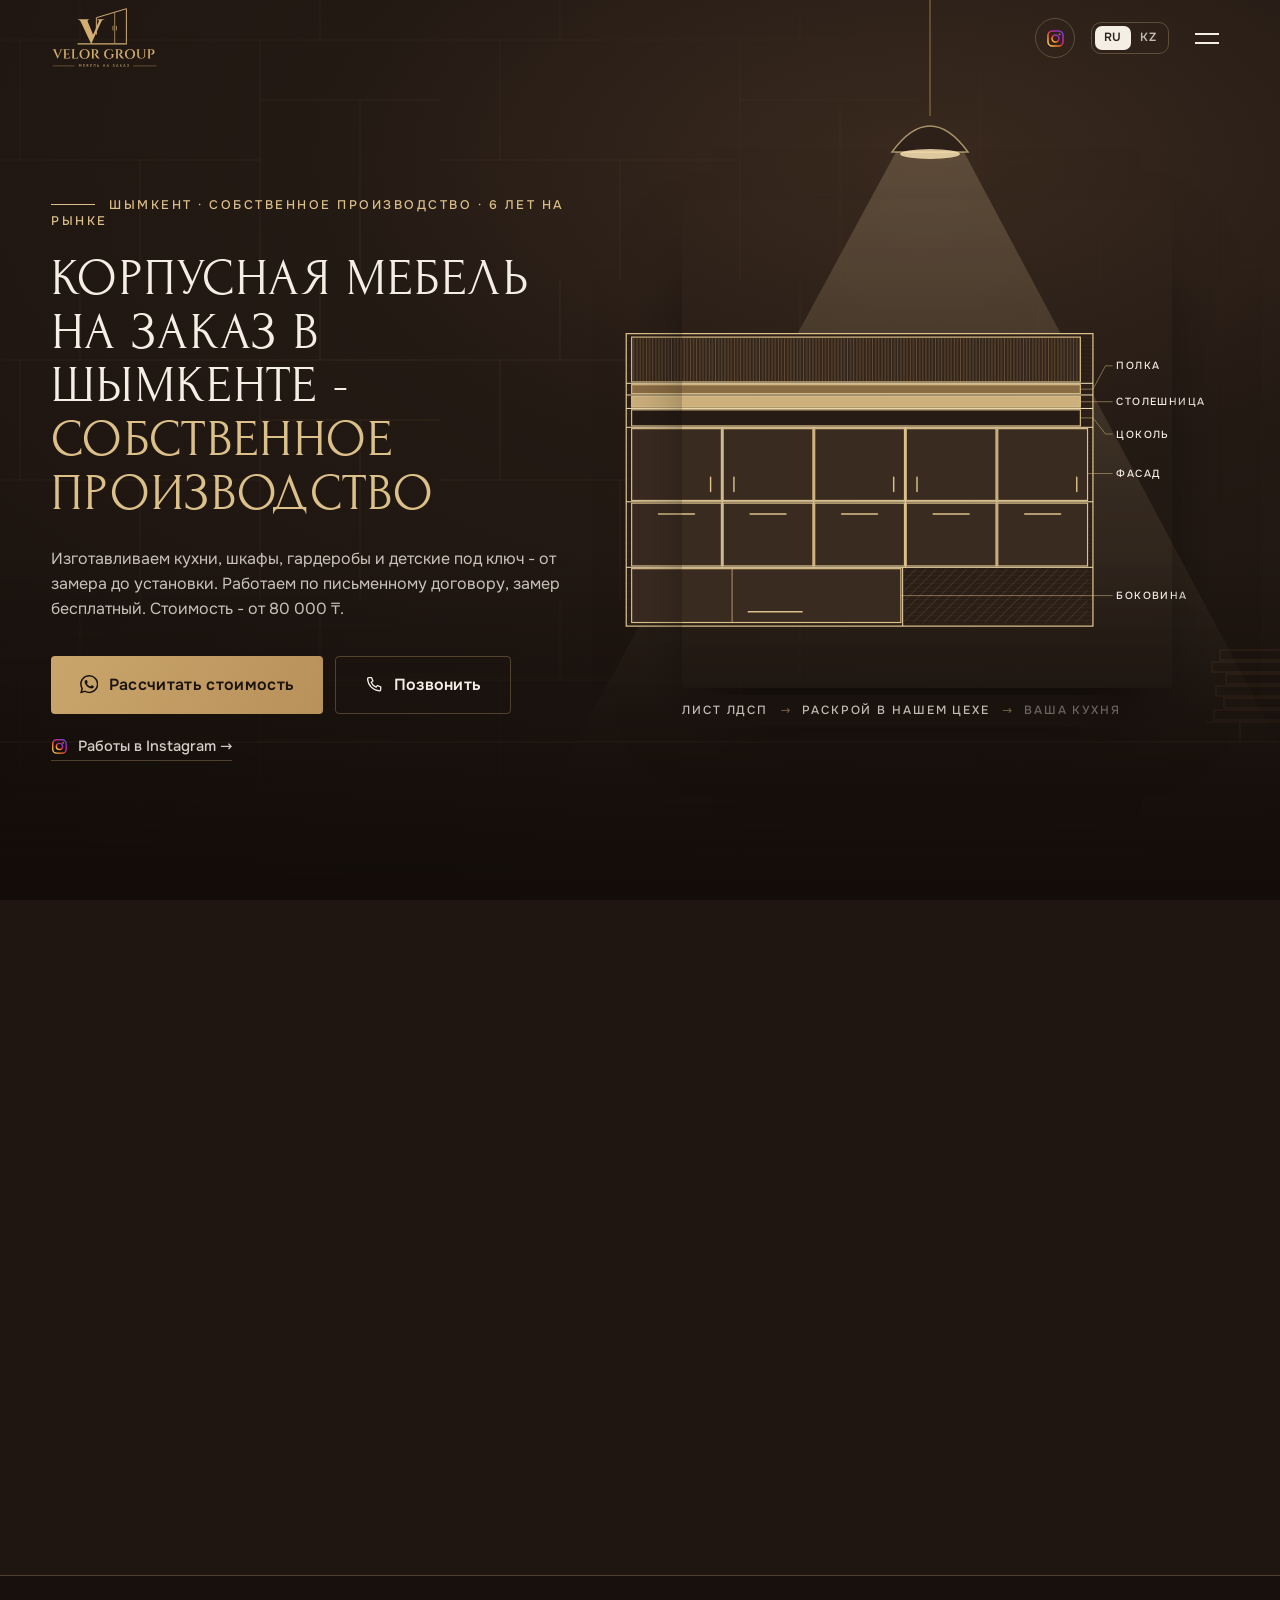
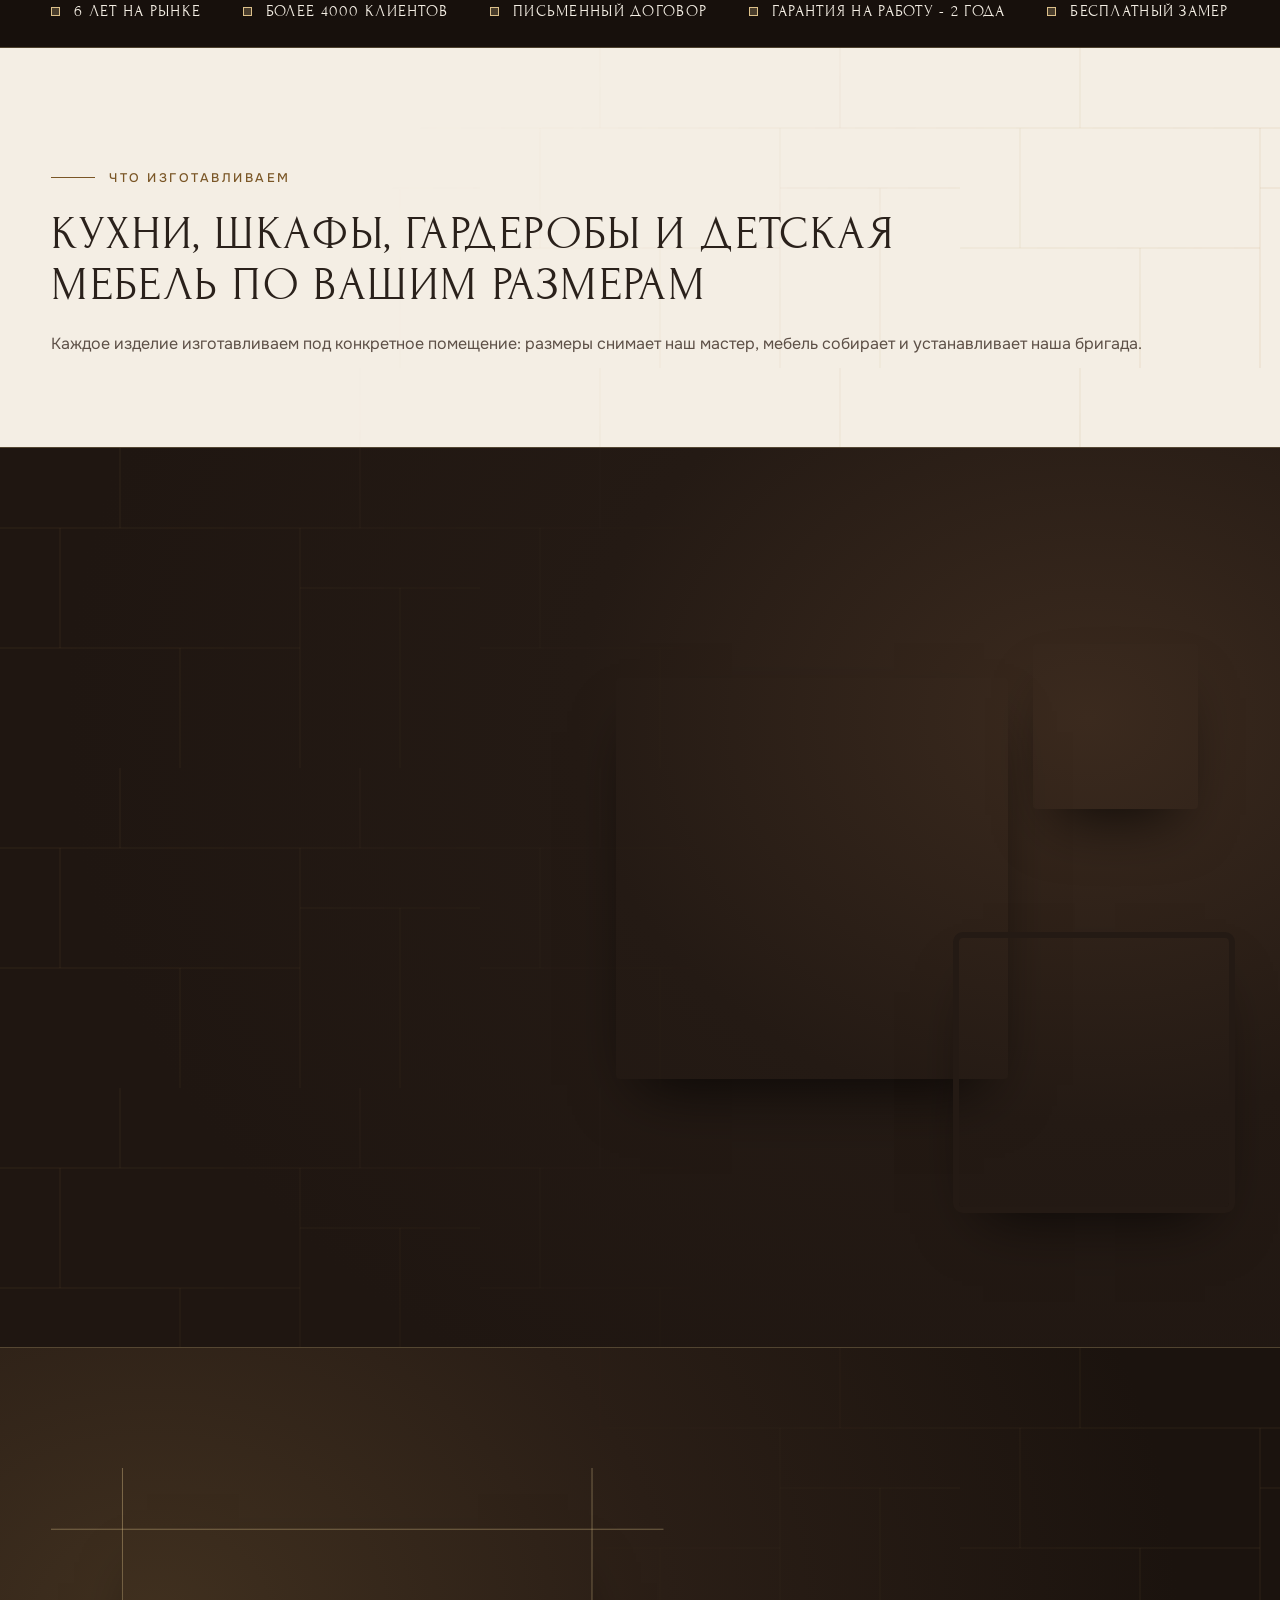
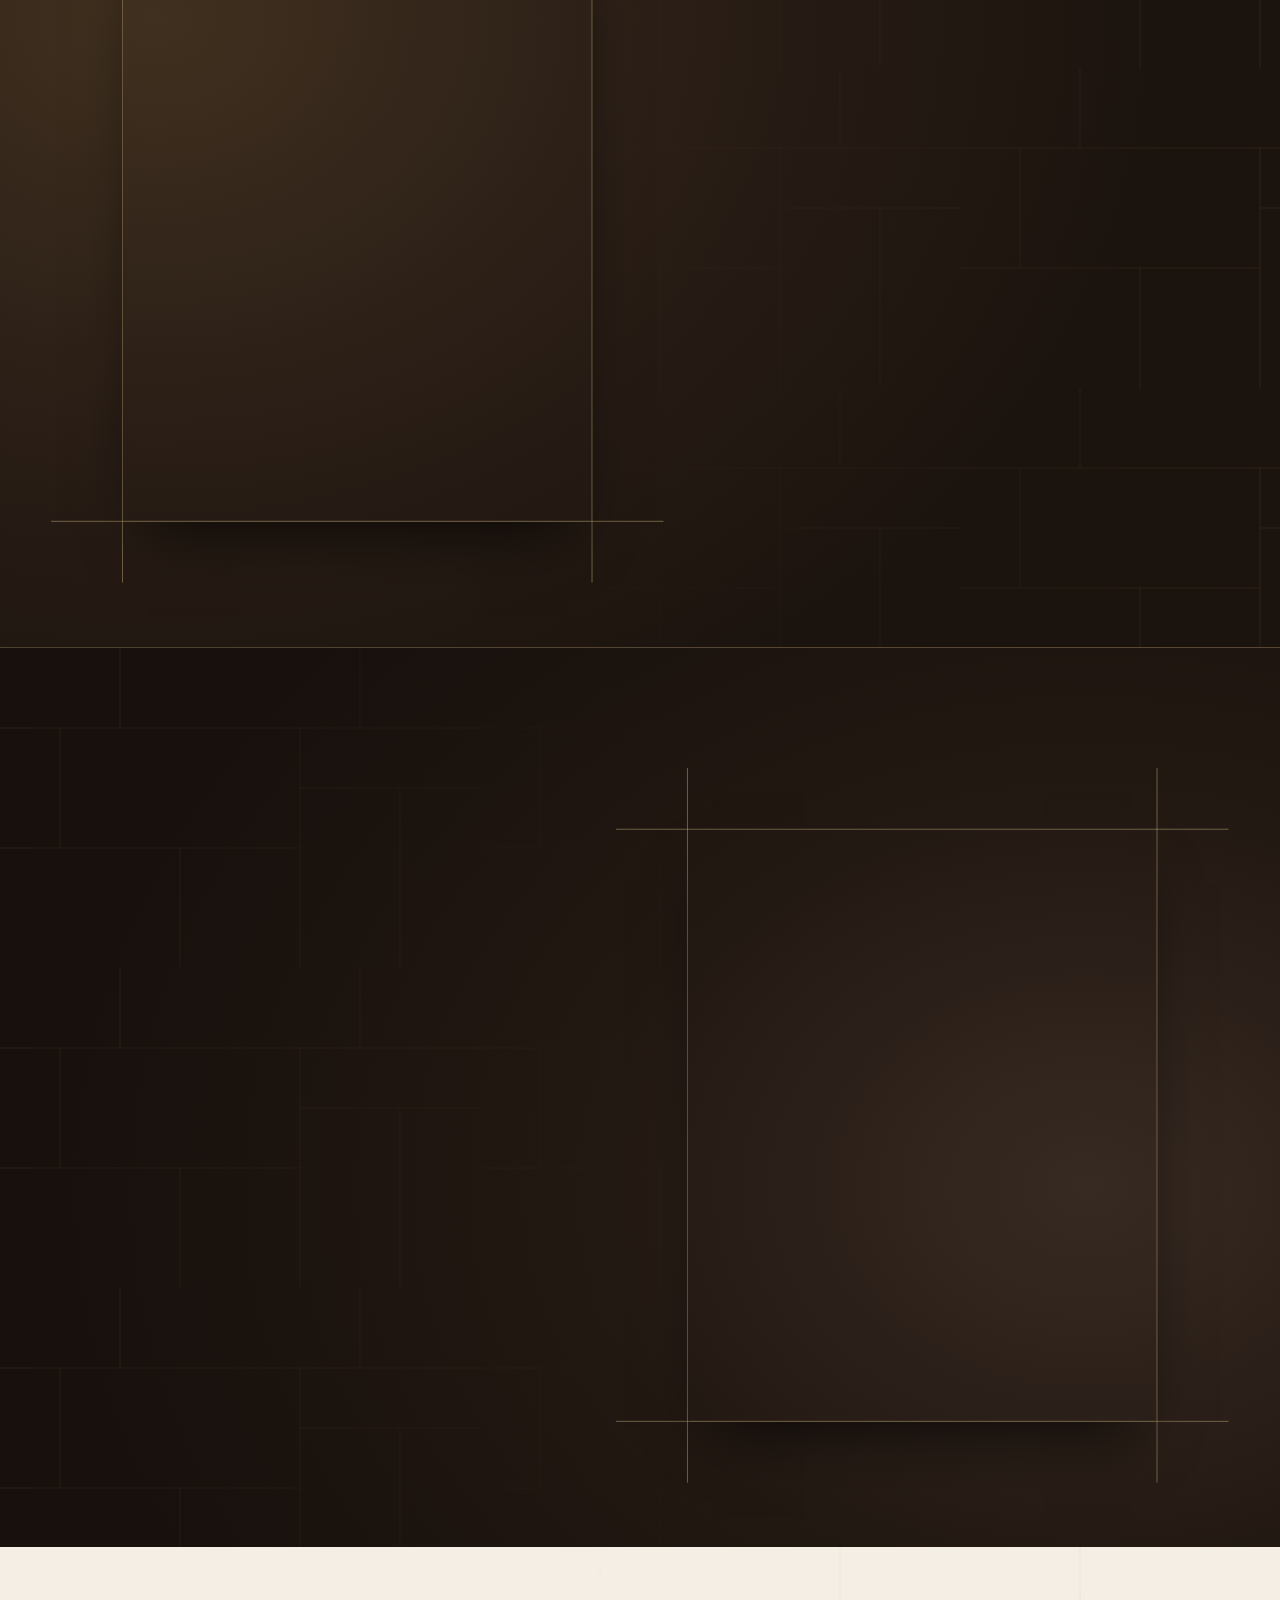
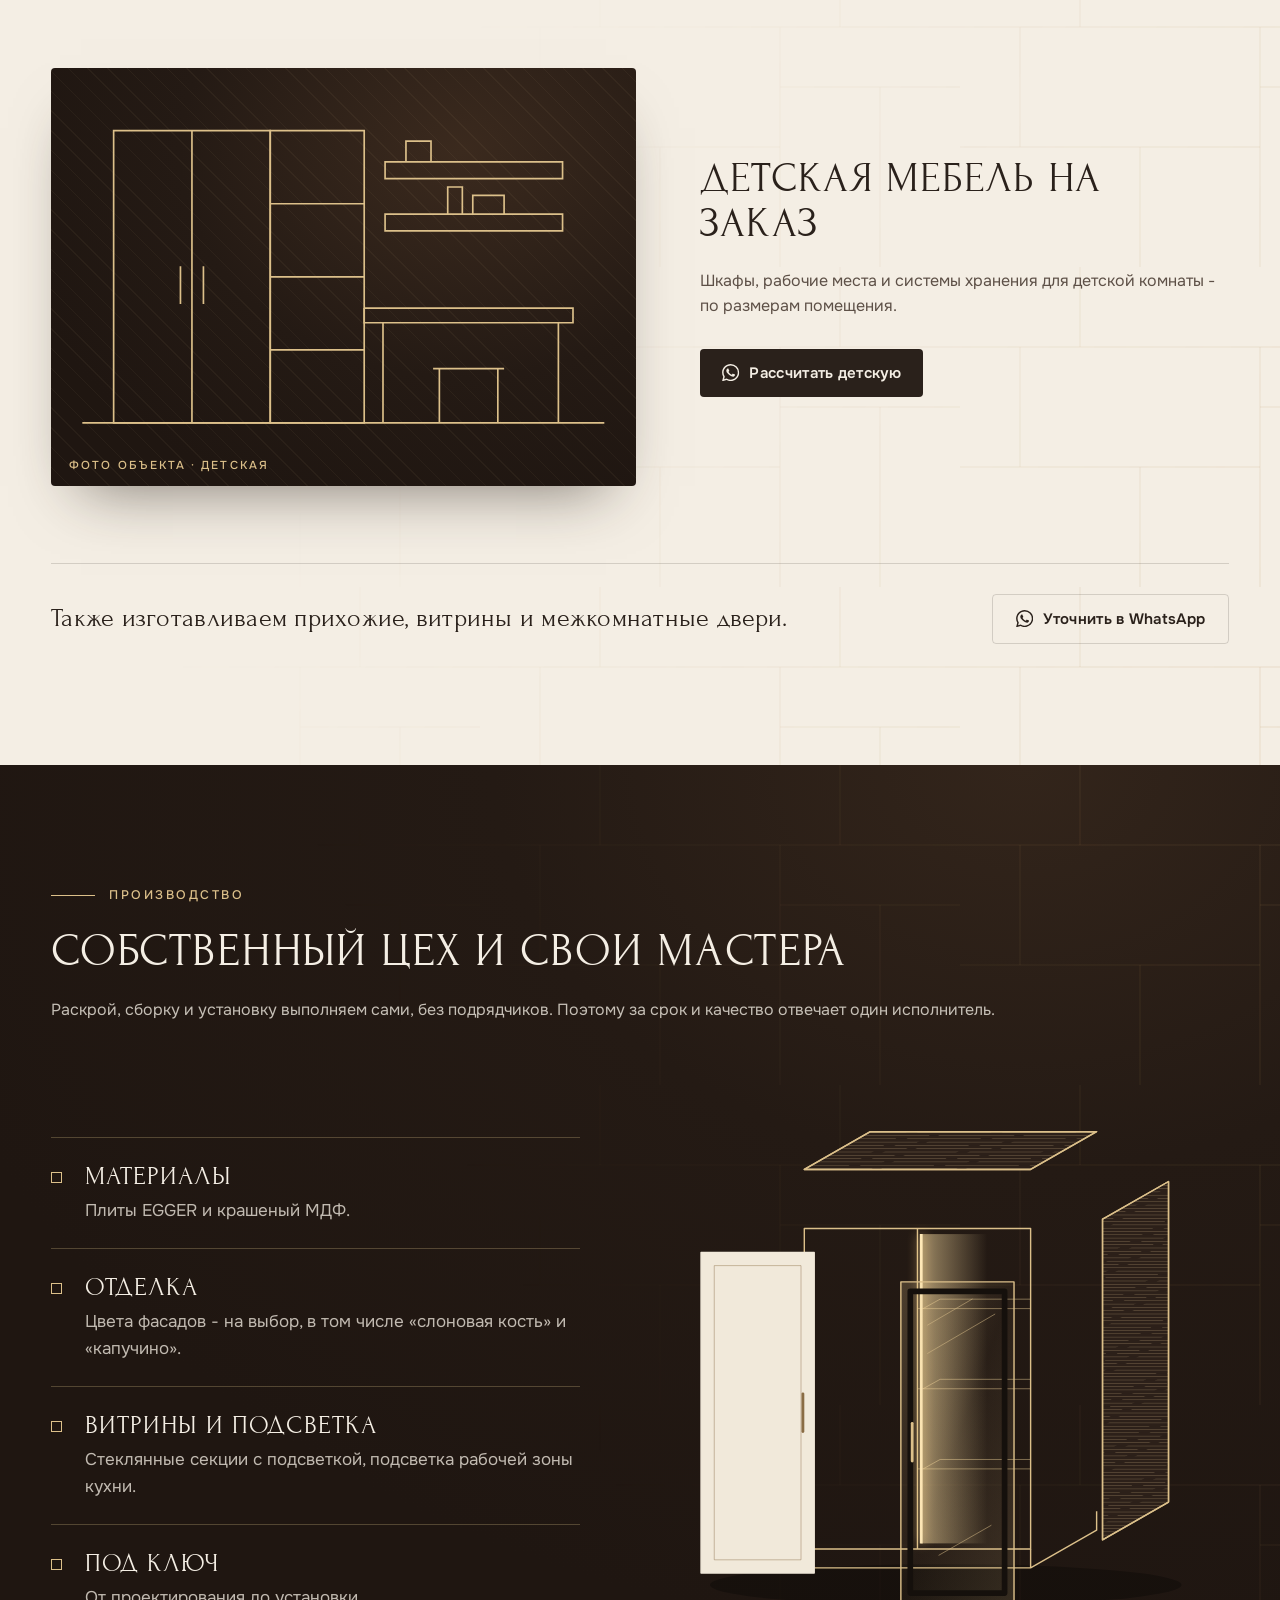
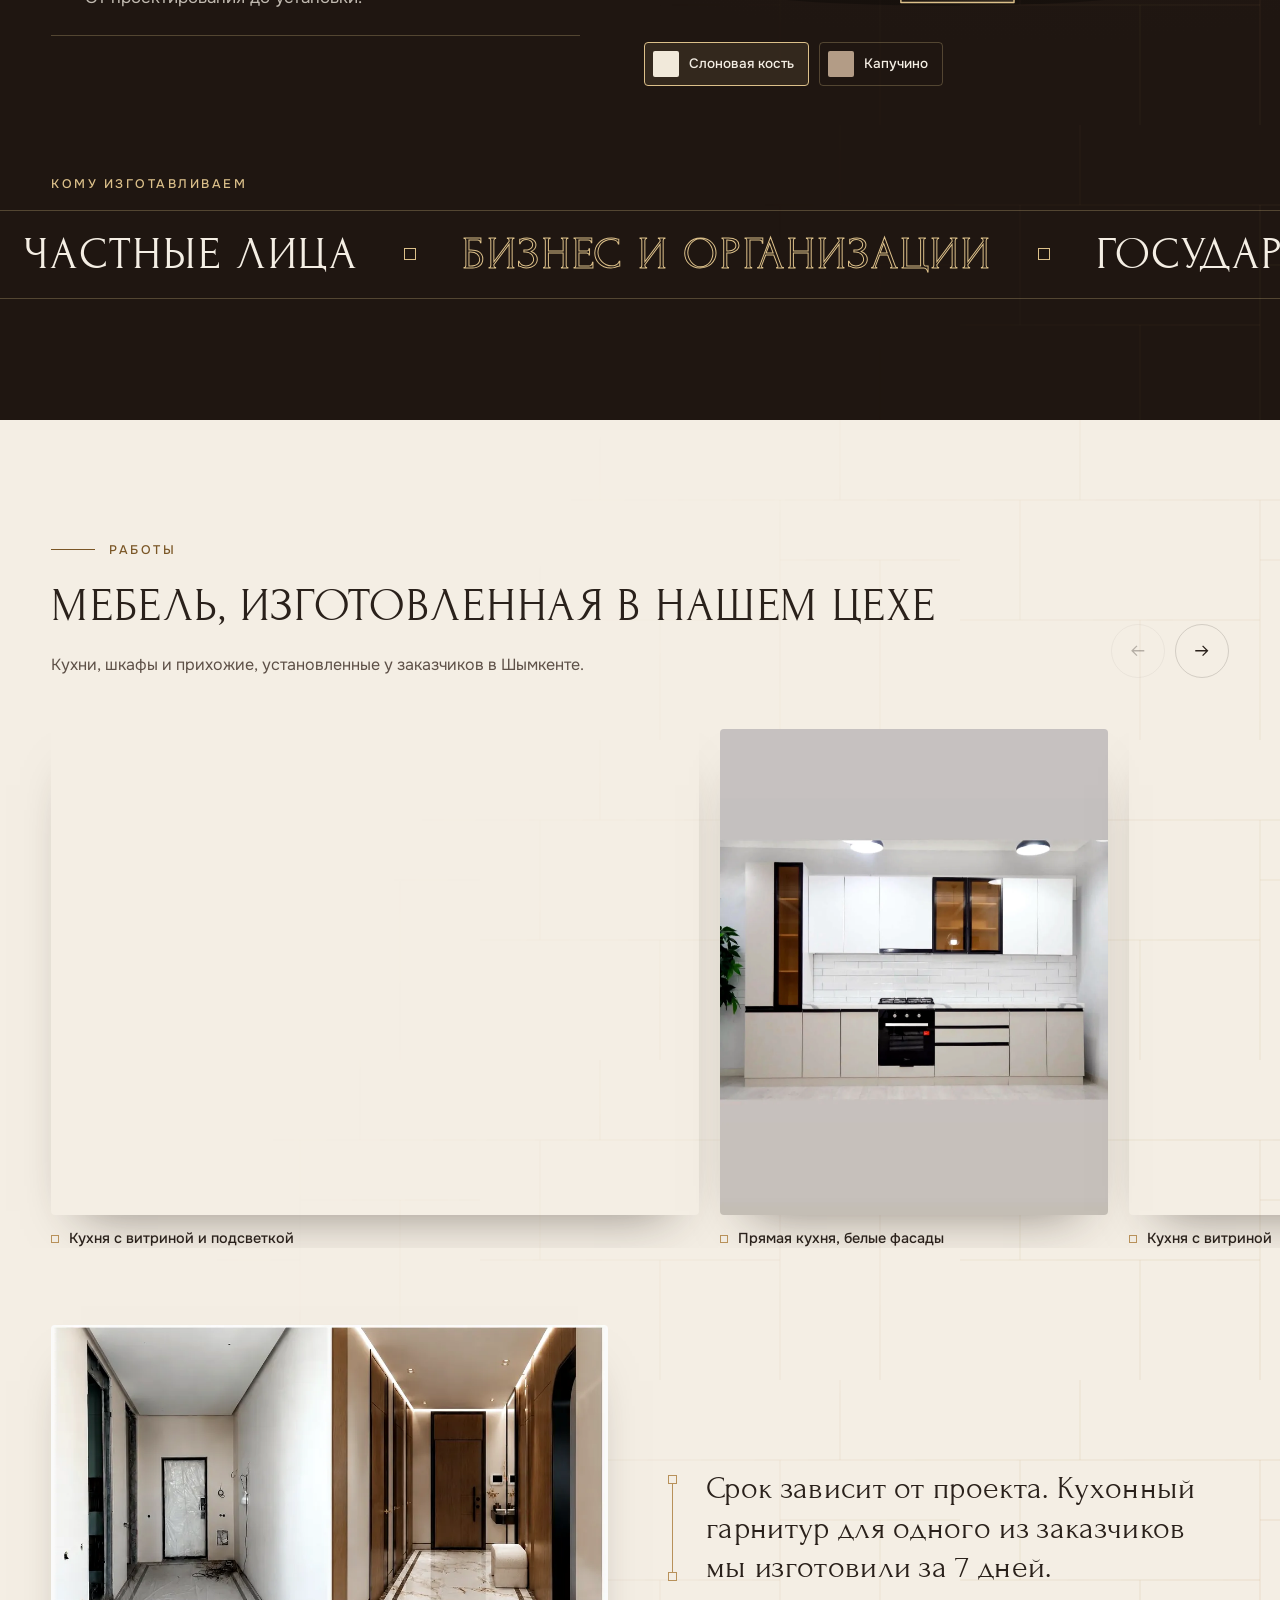
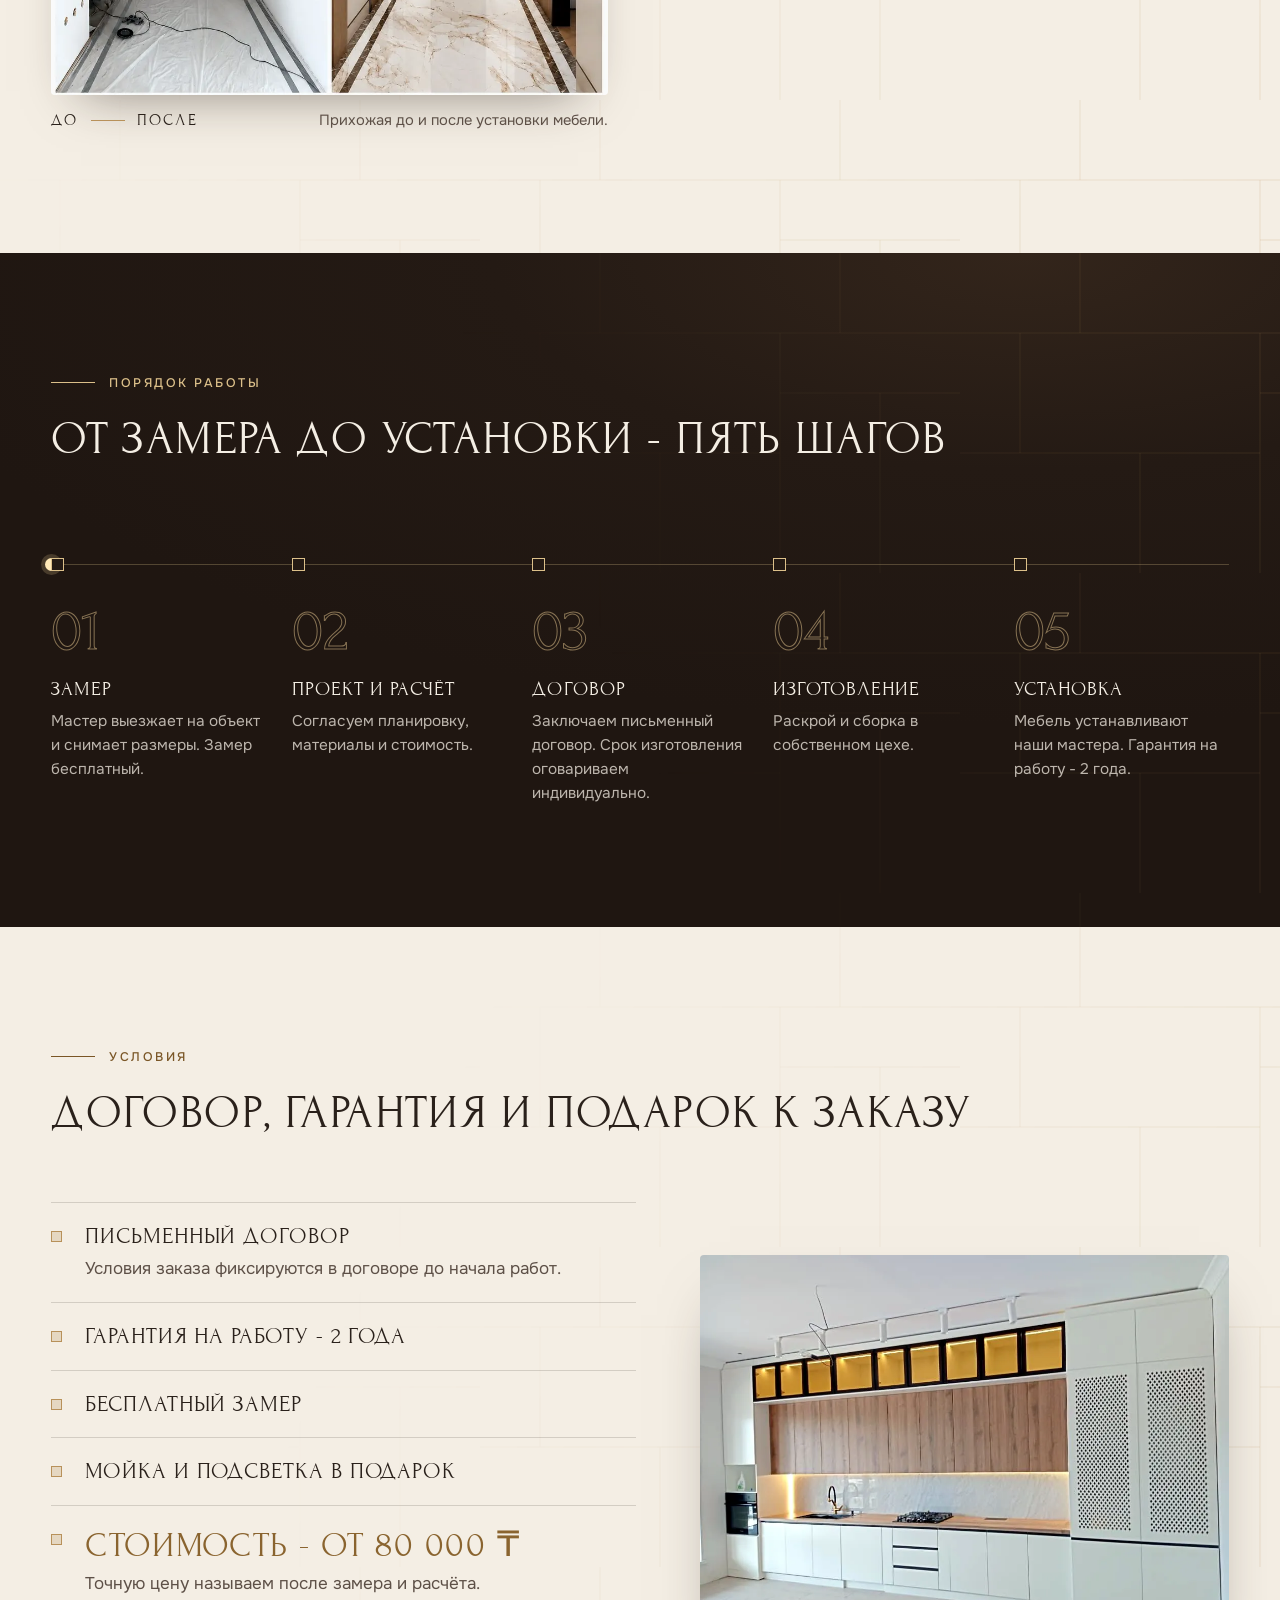
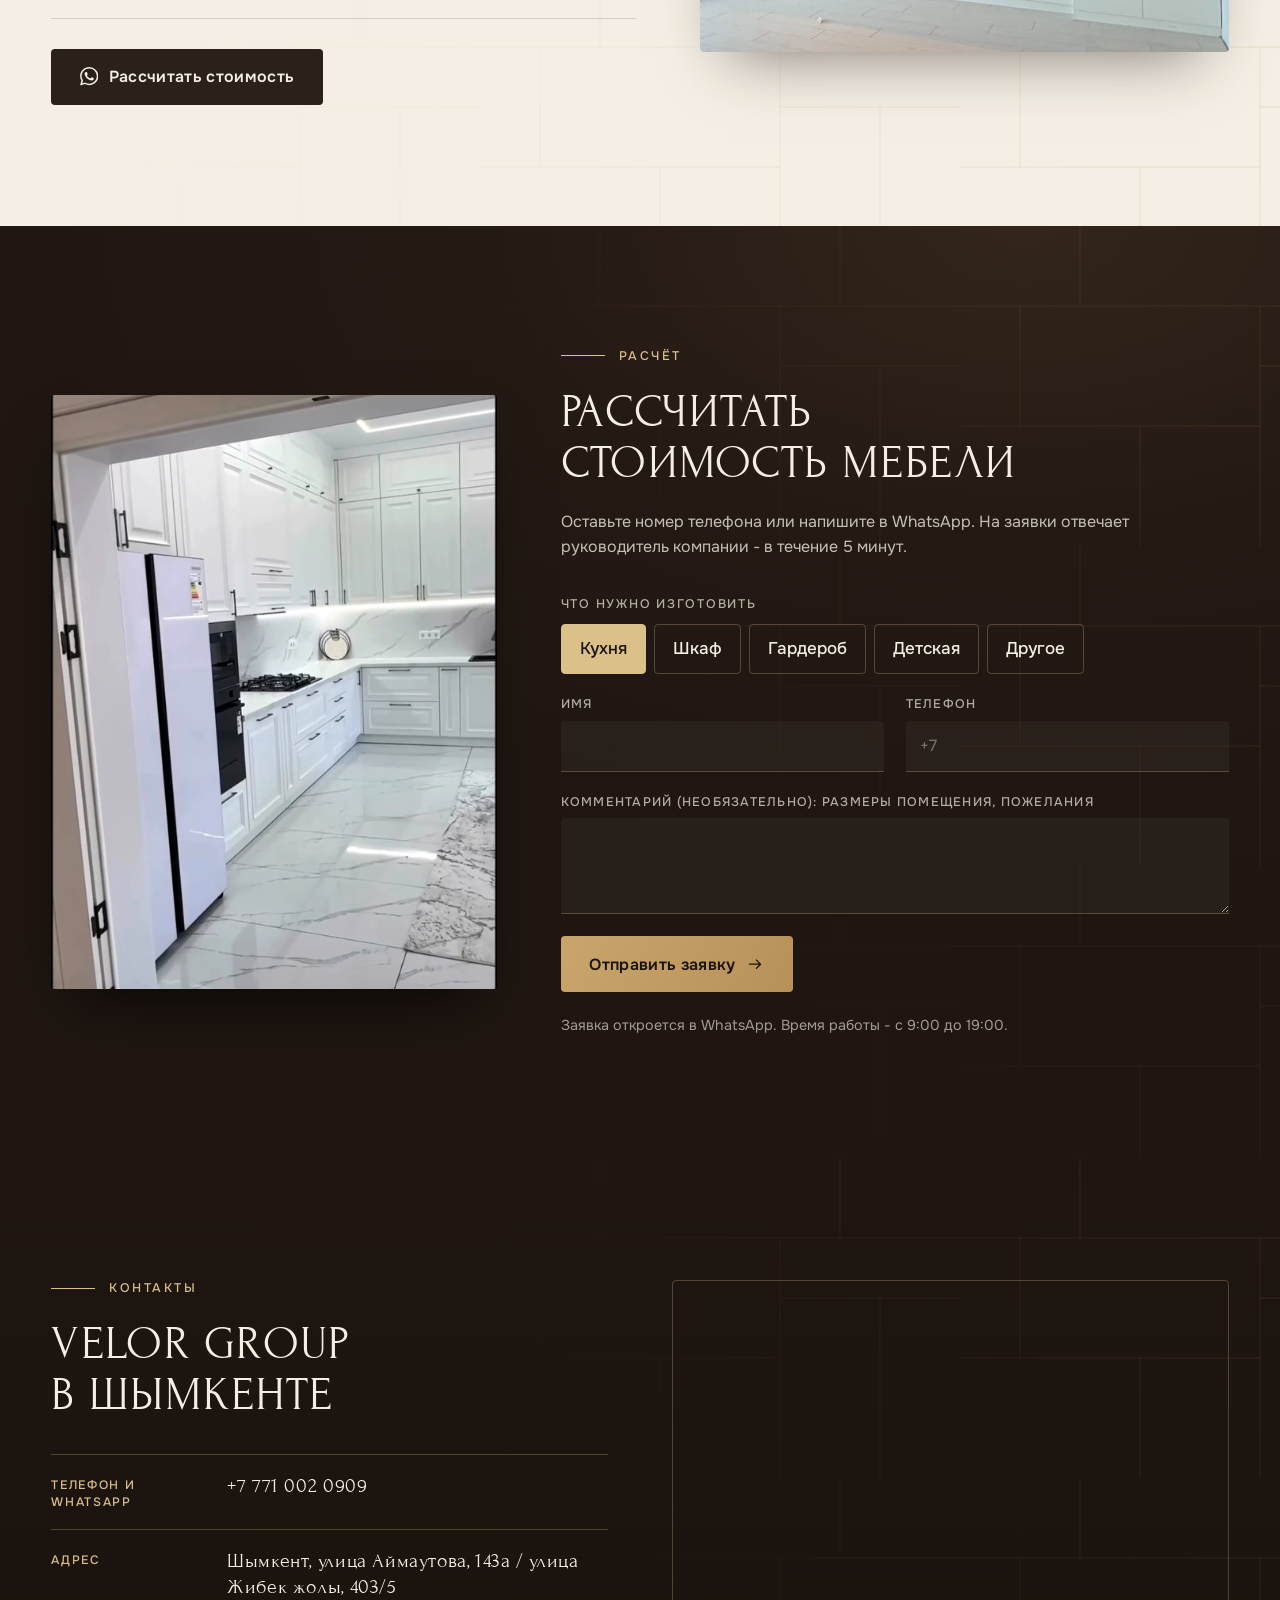
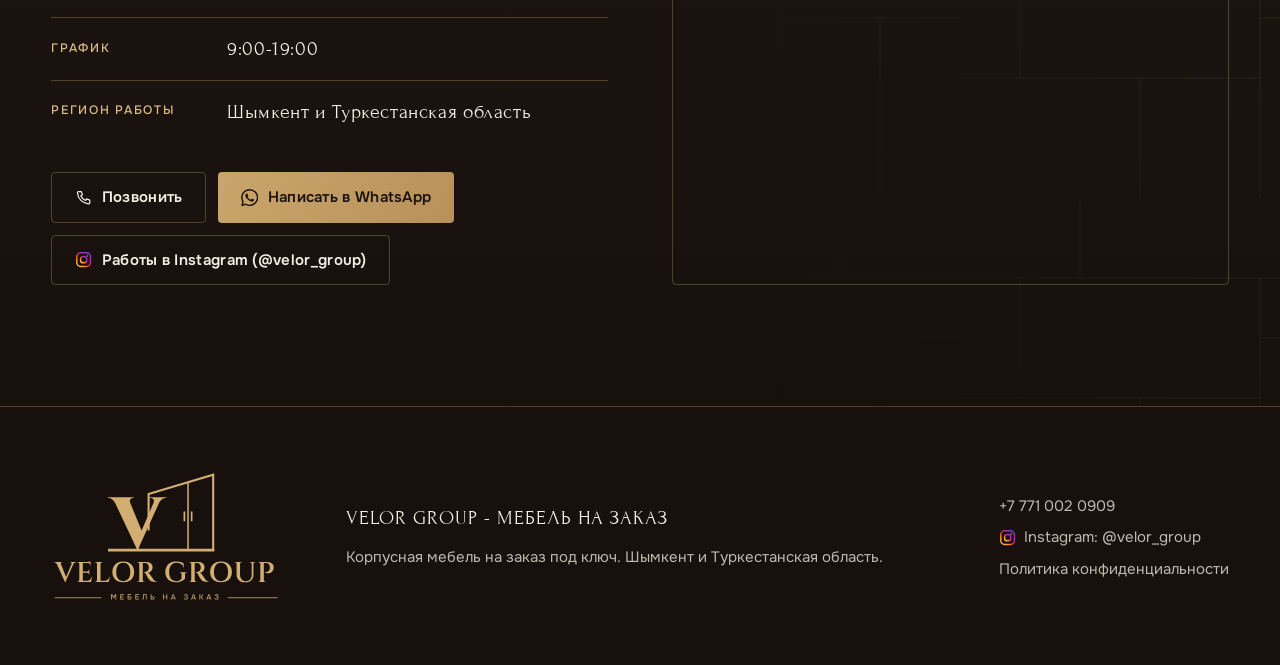
==== commit 00549634: "Герой: подпись этапов, чистый финал, лампа под шапкой; мелкие правки вёрстки, кадр гардероба" ====
--- a/index.html
+++ b/index.html
@@ -28,7 +28,7 @@
 <link rel="apple-touch-icon" href="assets/apple-touch-icon.png">
 <link rel="preload" href="assets/fonts/forum-cyrillic.woff2" as="font" type="font/woff2" crossorigin>
 <link rel="preload" href="assets/fonts/onest-cyrillic.woff2" as="font" type="font/woff2" crossorigin>
-<link rel="stylesheet" href="styles.css?v=20261120-2">
+<link rel="stylesheet" href="styles.css?v=20261121-1">
 <script>document.documentElement.classList.add("js");setTimeout(function(){document.documentElement.classList.add("is-ready")},3500)</script>
 <script type="application/ld+json">
 {"@context":"https://schema.org","@type":"FurnitureStore","@id":"https://songokura.github.io/velor_group/#org","name":"Velor Group","description":"Корпусная мебель на заказ под ключ: кухни, шкафы, гардеробы, детская мебель. Собственное производство.","url":"https://songokura.github.io/velor_group/","logo":"https://songokura.github.io/velor_group/assets/logo.svg","image":"https://songokura.github.io/velor_group/assets/og-image.jpg","telephone":"+77710020909","priceRange":"от 80 000 ₸","address":{"@type":"PostalAddress","streetAddress":"улица Аймаутова, 143а","addressLocality":"Шымкент","addressCountry":"KZ"},"areaServed":[{"@type":"City","name":"Шымкент"},{"@type":"AdministrativeArea","name":"Туркестанская область"}],"sameAs":["https://www.instagram.com/velor_group/"]}
@@ -96,7 +96,7 @@
         <g><path d="M1760 742V330h130v412M1760 470h130M1760 610h130"/></g>
       </g>
       <g class="shop__lamp">
-        <path d="M1090 0v96" stroke="#B8915A" stroke-opacity=".5" stroke-width="1.5"/>
+        <path d="M1090 -600v696" stroke="#B8915A" stroke-opacity=".5" stroke-width="1.5"/>
         <path d="M1052 132q38-52 76 0z" fill="#2C2019" stroke="#DCC08A" stroke-opacity=".7" stroke-width="1.5"/>
         <path class="lamp__cone" d="M1056 132h68l330 620H720z" fill="url(#cone)"/>
         <ellipse cx="1090" cy="134" rx="30" ry="5" fill="#FFE9B8" fill-opacity=".8"/>
@@ -107,7 +107,7 @@
   </div>
   <div class="hero__in wrap">
     <div class="hero__txt">
-      <p class="kick" data-i18n="hero.kick">Шымкент · Собственное производство<span class="m-short"> · 6 лет на рынке</span></p>
+      <p class="kick" data-i18n="hero.kick">Шымкент · Собственное производство<span class="m-short">&nbsp;· 6&nbsp;лет на рынке</span></p>
       <h1 class="hero__h" data-i18n="hero.h1">Корпусная мебель на заказ в Шымкенте - <em>собственное производство</em></h1>
       <p class="hero__lead" data-i18n="hero.lead">Изготавливаем кухни, шкафы, гардеробы и детские под ключ - от замера до установки. <span class="m-off">Работаем по письменному договору, замер бесплатный. </span>Стоимость - от 80&nbsp;000&nbsp;₸.</p>
       <div class="hero__btns">
@@ -138,6 +138,7 @@
 <circle class="sc-saw" cx="60" cy="440.5" r="13" fill="url(#sawg)"/>
 </g>
 </svg>
+      <p class="scene__cap" aria-hidden="true"><span class="st is-on" data-i18n="hero.st1">Лист ЛДСП</span><i>→</i><span class="st is-on" data-i18n="hero.st2">Раскрой в нашем цехе</span><i>→</i><span class="st is-on is-last" data-i18n="hero.st3">Ваша кухня</span></p>
       <figure class="scene__photo cut" data-cut="a" data-manual>
         <img src="[data-uri]" data-lsrc="assets/photos/hero-5.webp" width="1320" height="1310" alt="Кухня Velor Group: белые фасады, ниша под дуб, верхние шкафы до потолка" data-i18n-attr="alt:hero.alt" decoding="async">
       </figure>
@@ -169,7 +170,6 @@
   <section class="plate plate--a" id="kuhni">
     <div class="plate__in wrap">
       <div class="plate__txt">
-        <span class="plate__ghost" aria-hidden="true" data-i18n="nav.kuhni">Кухни</span>
         <h3 class="h3" data-i18n="k.h">Кухни на заказ</h3>
         <p class="plate__p" data-i18n="k.p">Прямые и угловые кухни с верхними шкафами до потолка. Фасады из крашеного МДФ и плит EGGER, витрины со стеклом, подсветка рабочей зоны.</p>
         <ul class="ticks">
@@ -193,7 +193,6 @@
   <section class="plate plate--b plate--flip" id="shkafy">
     <div class="plate__in wrap">
       <div class="plate__txt">
-        <span class="plate__ghost" aria-hidden="true" data-i18n="nav.shkafy">Шкафы</span>
         <h3 class="h3" data-i18n="s.h">Шкафы на заказ</h3>
         <p class="plate__p" data-i18n="s.p">Встроенные шкафы от пола до потолка и от стены до стены. Глухие фасады или секция-витрина со стеклом и подсветкой.</p>
         <ul class="ticks">
@@ -212,14 +211,13 @@
   <section class="plate plate--c" id="garderoby">
     <div class="plate__in wrap">
       <div class="plate__txt">
-        <span class="plate__ghost" aria-hidden="true" data-i18n="nav.garderoby">Гардеробы</span>
         <h3 class="h3" data-i18n="g.h">Гардеробы на заказ</h3>
         <p class="plate__p" data-i18n="g.p">Гардеробы под размеры помещения: секции для длинной и короткой одежды, полки, ящики. Состав секций согласуем в проекте до подписания договора.</p>
         <a class="btn btn--gold" data-wa="wardrobe" href="https://wa.me/77710020909" target="_blank" rel="noopener"><svg class="ic" aria-hidden="true"><use href="#ic-wa"/></svg><span data-i18n="g.btn">Рассчитать гардероб</span></a>
       </div>
       <div class="plate__media solo">
         <svg class="solo__lines" viewBox="0 0 600 700" preserveAspectRatio="none" aria-hidden="true" focusable="false"><path d="M0 60h600M0 640h600M70 0v700M530 0v700" pathLength="1"/></svg>
-        <figure class="cut solo__ph" data-cut="a"><img src="[data-uri]" data-lsrc="assets/photos/plate-11.webp" width="1572" height="2000" loading="lazy" decoding="async" alt="Шкаф с секцией-витриной" data-i18n-attr="alt:wrk.c11"></figure>
+        <figure class="cut solo__ph" data-cut="a"><img src="[data-uri]" data-lsrc="assets/photos/plate-11b.webp" width="1278" height="1626" loading="lazy" decoding="async" alt="Шкаф с секцией-витриной" data-i18n-attr="alt:wrk.c11"></figure>
       </div>
     </div>
   </section>
@@ -373,7 +371,7 @@
         <li><span class="steps__n">02</span><h3 data-i18n="how.s2h">Проект и расчёт</h3><p data-i18n="how.s2p">Согласуем планировку, материалы и стоимость.</p></li>
         <li><span class="steps__n">03</span><h3 data-i18n="how.s3h">Договор</h3><p data-i18n="how.s3p">Заключаем письменный договор. Срок изготовления оговариваем индивидуально.</p></li>
         <li><span class="steps__n">04</span><h3 data-i18n="how.s4h">Изготовление</h3><p data-i18n="how.s4p">Раскрой и сборка в собственном цехе.</p></li>
-        <li><span class="steps__n">05</span><h3 data-i18n="how.s5h">Установка</h3><p data-i18n="how.s5p">Мебель устанавливают наши мастера. Гарантия на работу - 2 года.</p></li>
+        <li><span class="steps__n">05</span><h3 data-i18n="how.s5h">Установка</h3><p data-i18n="how.s5p">Мебель устанавливают наши мастера. Гарантия на работу - 2&nbsp;года.</p></li>
       </ol>
     </div>
   </div>
@@ -388,11 +386,11 @@
       <figure class="cond__ph cut" data-cut="a"><img src="assets/photos/card-9.webp" width="1040" height="780" loading="lazy" decoding="async" alt="Кухня с витриной над верхними шкафами" data-i18n-attr="alt:cond.alt"></figure>
       <div class="cond__r">
         <ul class="cond__list">
-          <li><h3 data-i18n="cond.i1h">Письменный договор.</h3><p data-i18n="cond.i1p">Условия заказа фиксируются в договоре до начала работ.</p></li>
-          <li><h3 data-i18n="cond.i2h">Гарантия на работу - 2 года.</h3></li>
-          <li><h3 data-i18n="cond.i3h">Бесплатный замер.</h3></li>
-          <li><h3 data-i18n="cond.i4h">Мойка и подсветка в подарок.</h3></li>
-          <li class="cond__price"><h3 data-i18n="cond.i5h">Стоимость - от 80&nbsp;000&nbsp;₸.</h3><p data-i18n="cond.i5p">Точную цену называем после замера и расчёта.</p></li>
+          <li><h3 data-i18n="cond.i1h">Письменный договор</h3><p data-i18n="cond.i1p">Условия заказа фиксируются в договоре до начала работ.</p></li>
+          <li><h3 data-i18n="cond.i2h">Гарантия на работу - 2&nbsp;года</h3></li>
+          <li><h3 data-i18n="cond.i3h">Бесплатный замер</h3></li>
+          <li><h3 data-i18n="cond.i4h">Мойка и подсветка в подарок</h3></li>
+          <li class="cond__price"><h3 data-i18n="cond.i5h">Стоимость - от 80&nbsp;000&nbsp;₸</h3><p data-i18n="cond.i5p">Точную цену называем после замера и расчёта.</p></li>
         </ul>
         <a class="btn btn--ink btn--lg" data-wa="common" href="https://wa.me/77710020909" target="_blank" rel="noopener"><svg class="ic" aria-hidden="true"><use href="#ic-wa"/></svg><span data-i18n="cta.calc">Рассчитать стоимость</span></a>
       </div>
@@ -449,7 +447,7 @@
       </div>
     </div>
     <div class="map">
-      <iframe title="Шымкент, улица Аймаутова, 143а" data-i18n-attr="title:cont.map" loading="lazy" referrerpolicy="no-referrer-when-downgrade" src="https://www.google.com/maps?q=%D0%A8%D1%8B%D0%BC%D0%BA%D0%B5%D0%BD%D1%82%2C%20%D1%83%D0%BB%D0%B8%D1%86%D0%B0%20%D0%90%D0%B9%D0%BC%D0%B0%D1%83%D1%82%D0%BE%D0%B2%D0%B0%2C%20143%D0%B0&z=15&output=embed"></iframe>
+      <iframe title="Шымкент, улица Аймаутова, 143а" data-i18n-attr="title:cont.map" loading="lazy" referrerpolicy="no-referrer-when-downgrade" src="https://www.google.com/maps?q=%D0%A8%D1%8B%D0%BC%D0%BA%D0%B5%D0%BD%D1%82%2C%20%D1%83%D0%BB%D0%B8%D1%86%D0%B0%20%D0%90%D0%B9%D0%BC%D0%B0%D1%83%D1%82%D0%BE%D0%B2%D0%B0%2C%20143%D0%B0&z=15&hl=ru&output=embed"></iframe>
     </div>
   </div>
 </section>
@@ -478,6 +476,6 @@
   <a class="bar__ig" href="https://www.instagram.com/velor_group/" target="_blank" rel="noopener" aria-label="Работы Velor Group в Instagram" data-i18n-attr="aria-label:hdr.ig"><svg class="ic" aria-hidden="true"><use href="#ic-ig"/></svg></a>
 </nav>
 
-<script src="script.js?v=20261120-2" defer></script>
+<script src="script.js?v=20261121-1" defer></script>
 </body>
 </html>
--- a/styles.css
+++ b/styles.css
@@ -128,6 +128,13 @@
 .js:not(.is-ready) .scene>*{visibility:hidden}
 .hero.is-off .dust i,.hero.is-off .lamp__cone{animation-play-state:paused}
 .scene__photo{position:absolute;left:9.46%;top:2.74%;width:81.08%;aspect-ratio:1/1;box-shadow:0 40px 80px -30px rgba(0,0,0,.7)}
+/* подпись этапов сцены: лист -> раскрой -> кухня; финал без остатков листа */
+.scene__cap{position:absolute;z-index:2;left:9.46%;top:calc(83.8% + 14px);max-width:81.08%;padding:8px 14px 8px 0;background:linear-gradient(90deg,rgba(26,19,15,.92),rgba(26,19,15,.92) 85%,rgba(26,19,15,0));display:flex;flex-wrap:wrap;align-items:center;gap:6px 12px;font:500 .74rem/1.3 var(--txt);letter-spacing:.16em;text-transform:uppercase;color:rgba(244,238,228,.38)}
+.scene__cap i{font-style:normal;color:rgba(220,192,138,.45);letter-spacing:0}
+.scene__cap .st{transition:color .4s var(--ease)}
+.scene__cap .st.is-on{color:rgba(244,238,228,.78)}
+.scene__cap .st.is-last.is-on{color:var(--gold)}
+.hero:not(.is-anim) :is(.sc-sheet,.sc-holes,.sc-cuts,.sc-parts,.sc-ghost,.sc-led,.sc-deco){display:none}
 
 /* вход текста героя: маска снизу вверх у заголовка, мягкий подъём остального (без JS - сразу при первой отрисовке) */
 @media (prefers-reduced-motion:no-preference){
@@ -179,7 +186,6 @@
 .plate--flip .plate__in{grid-template-columns:minmax(0,1.1fr) minmax(0,.9fr)}
 .plate__txt{position:relative}
 .plate__media{position:relative;z-index:1}
-.plate__ghost{position:absolute;left:-.04em;bottom:100%;margin-bottom:-.12em;font:400 clamp(4rem,8.6vw,9rem)/1 var(--disp);letter-spacing:.04em;text-transform:uppercase;color:transparent;-webkit-text-stroke:1px rgba(220,192,138,.16);white-space:nowrap;pointer-events:none;user-select:none}
 .plate__p{margin-top:22px;font-size:clamp(1rem,1.2vw,1.16rem);color:rgba(244,238,228,.8);max-width:34em}
 .ticks{margin:26px 0 34px;display:grid;gap:12px}
 .ticks li{display:flex;gap:14px;align-items:baseline;font-weight:500}
@@ -405,7 +411,9 @@
   .hero__in{display:flex;flex-direction:column;justify-content:flex-end;height:100%;gap:0}
   .hero__txt{position:relative;z-index:2}
   .hero__txt::before{content:"";position:absolute;inset:-56px calc(var(--gut)*-1) calc(var(--hb)*-1);z-index:-1;background:linear-gradient(180deg,rgba(31,22,17,0) 0,rgba(31,22,17,.8) 50px,rgba(31,22,17,.94) 90px,var(--esp) 100%);pointer-events:none}
-  .scene{position:absolute;z-index:1;left:var(--gut);top:2px;width:min(calc(100% - var(--gut)*2 - 48px),calc(100svh - var(--hdr) - var(--hb) - var(--txh,330px) + 84px),520px);min-width:180px}
+  .scene{position:absolute;z-index:1;left:0;right:0;margin-inline:auto;top:2px;width:min(calc(100% - var(--gut)*2),calc((100svh - var(--hdr) - var(--hb) - var(--txh,330px) - 6px)/.84),520px);min-width:120px}
+  .scene__cap{display:none}
+  .scene.no-lb .sc-labels{display:none}
   .hero .kick{margin-bottom:12px;font-size:.72rem;letter-spacing:.14em}
   .hero .kick::before{width:26px}
   .hero__h{font-size:clamp(1.6rem,7.2vw,2.7rem);line-height:1.02}
@@ -421,8 +429,7 @@
   .plate{position:relative;min-height:0;padding:64px 0}
   .plate__in,.plate--flip .plate__in,.kids__in,.pro__grid,.wrk__foot,.cond__grid,.req__grid,.cont__grid{grid-template-columns:minmax(0,1fr)}
   .plate__media,.plate--flip .plate__media{order:-1}
-  .plate__ghost{display:none}
-  .collage,.solo{width:100%;justify-self:center}
+    .collage,.solo{width:100%;justify-self:center}
   .solo{max-width:440px}
   .wrk__head{flex-wrap:wrap;align-items:flex-end}
   .lane__nav{margin-left:auto}
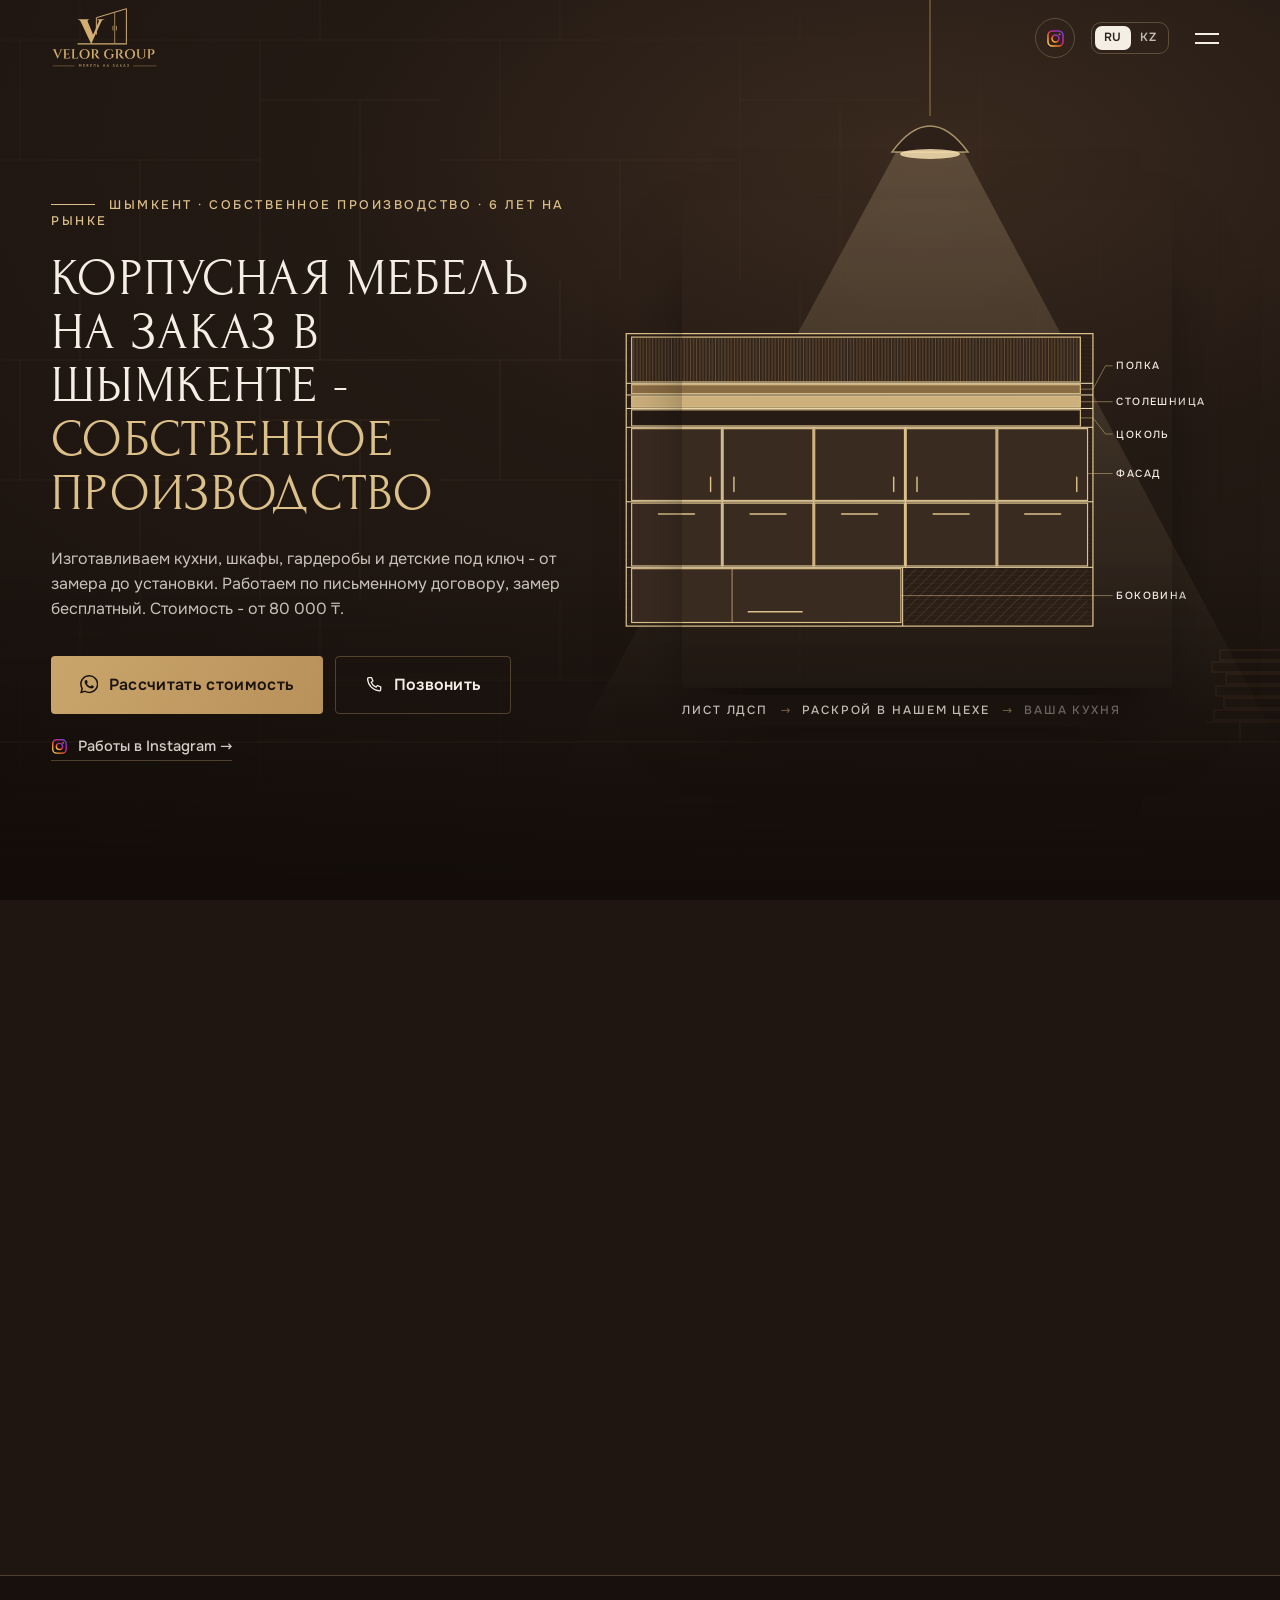
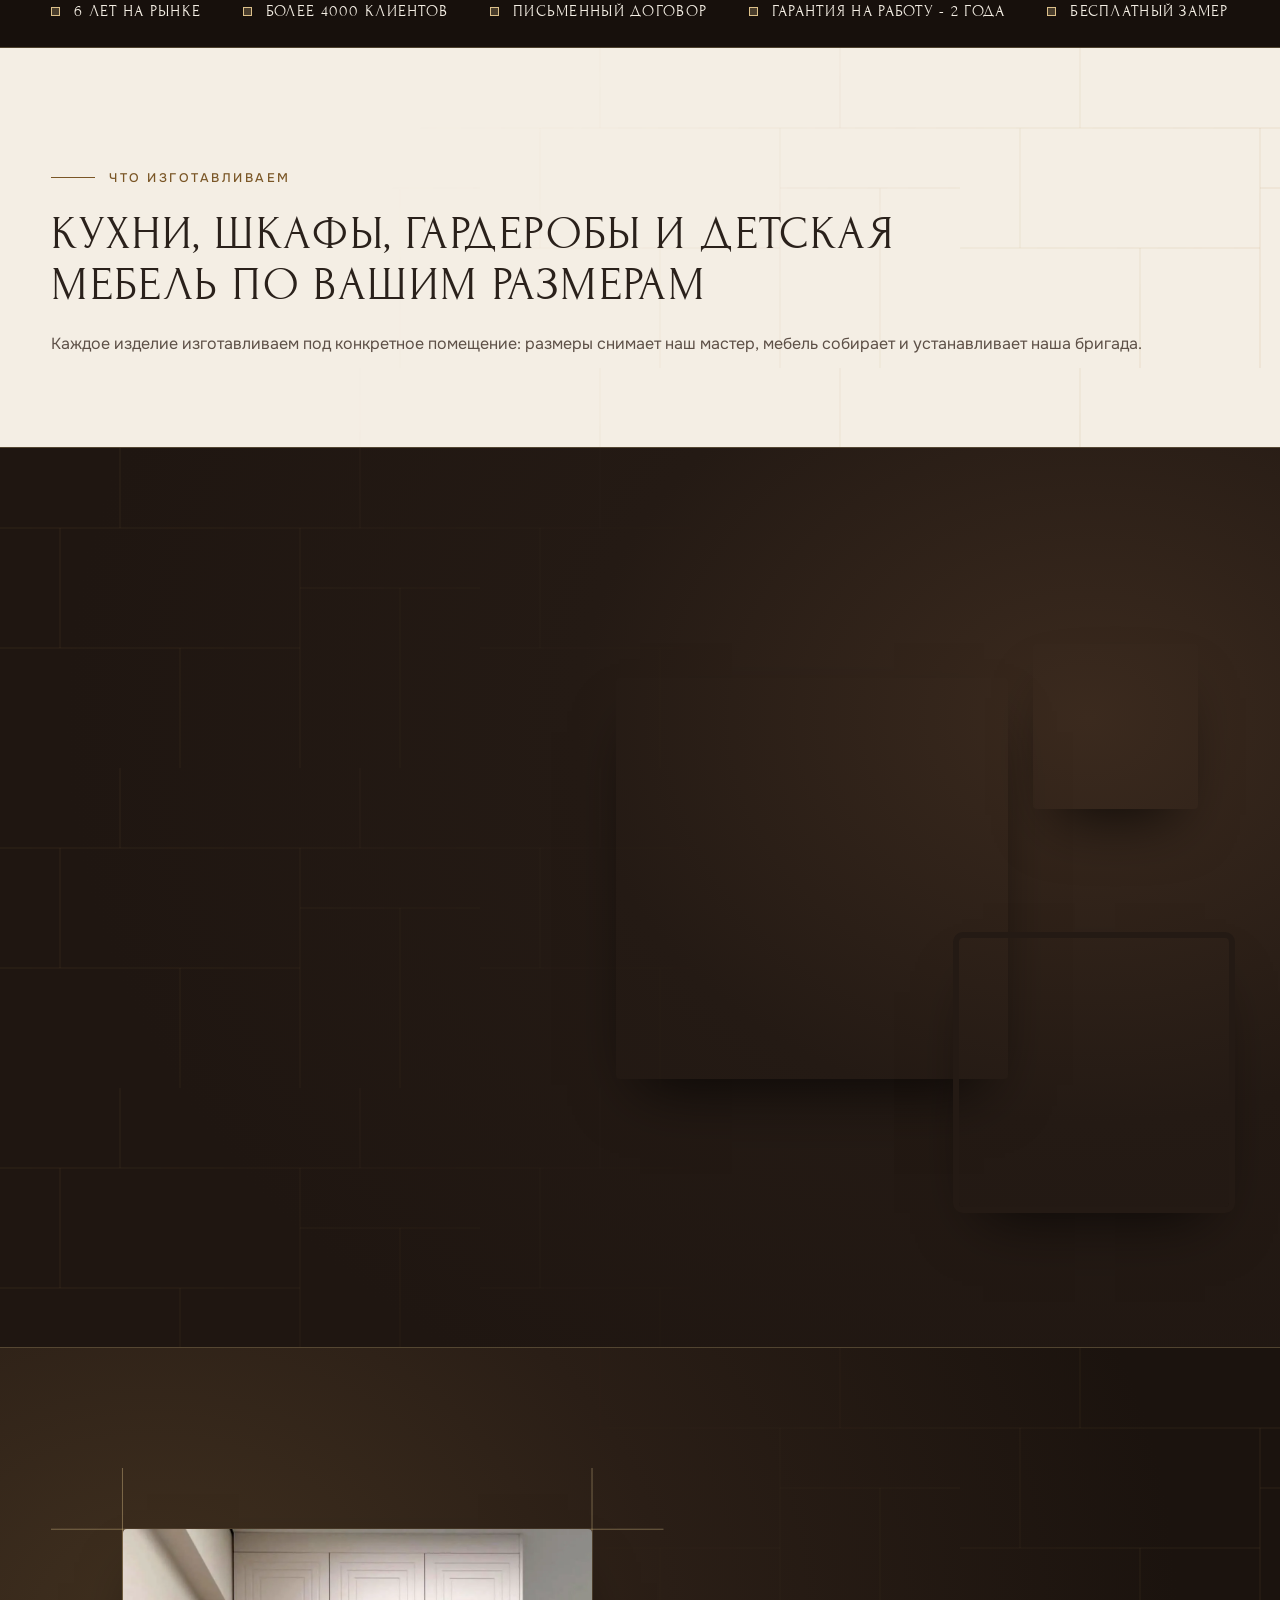
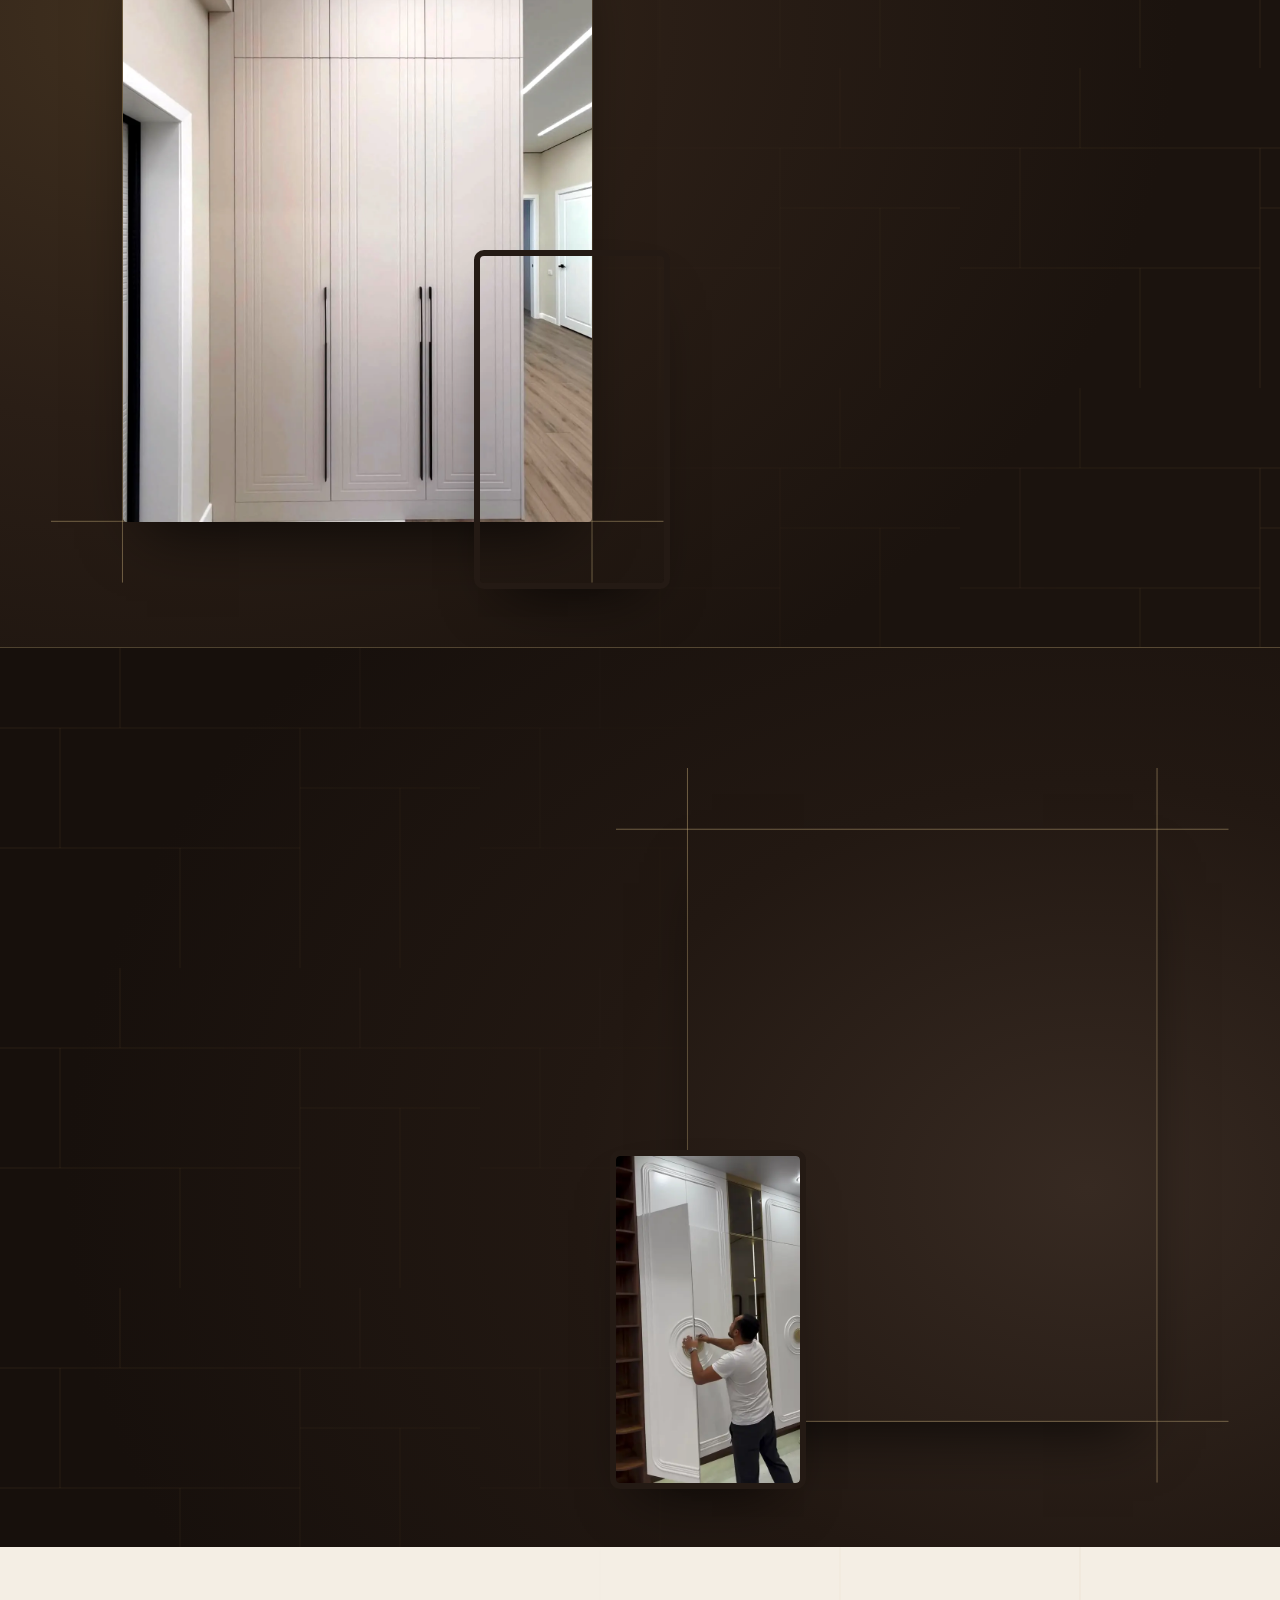
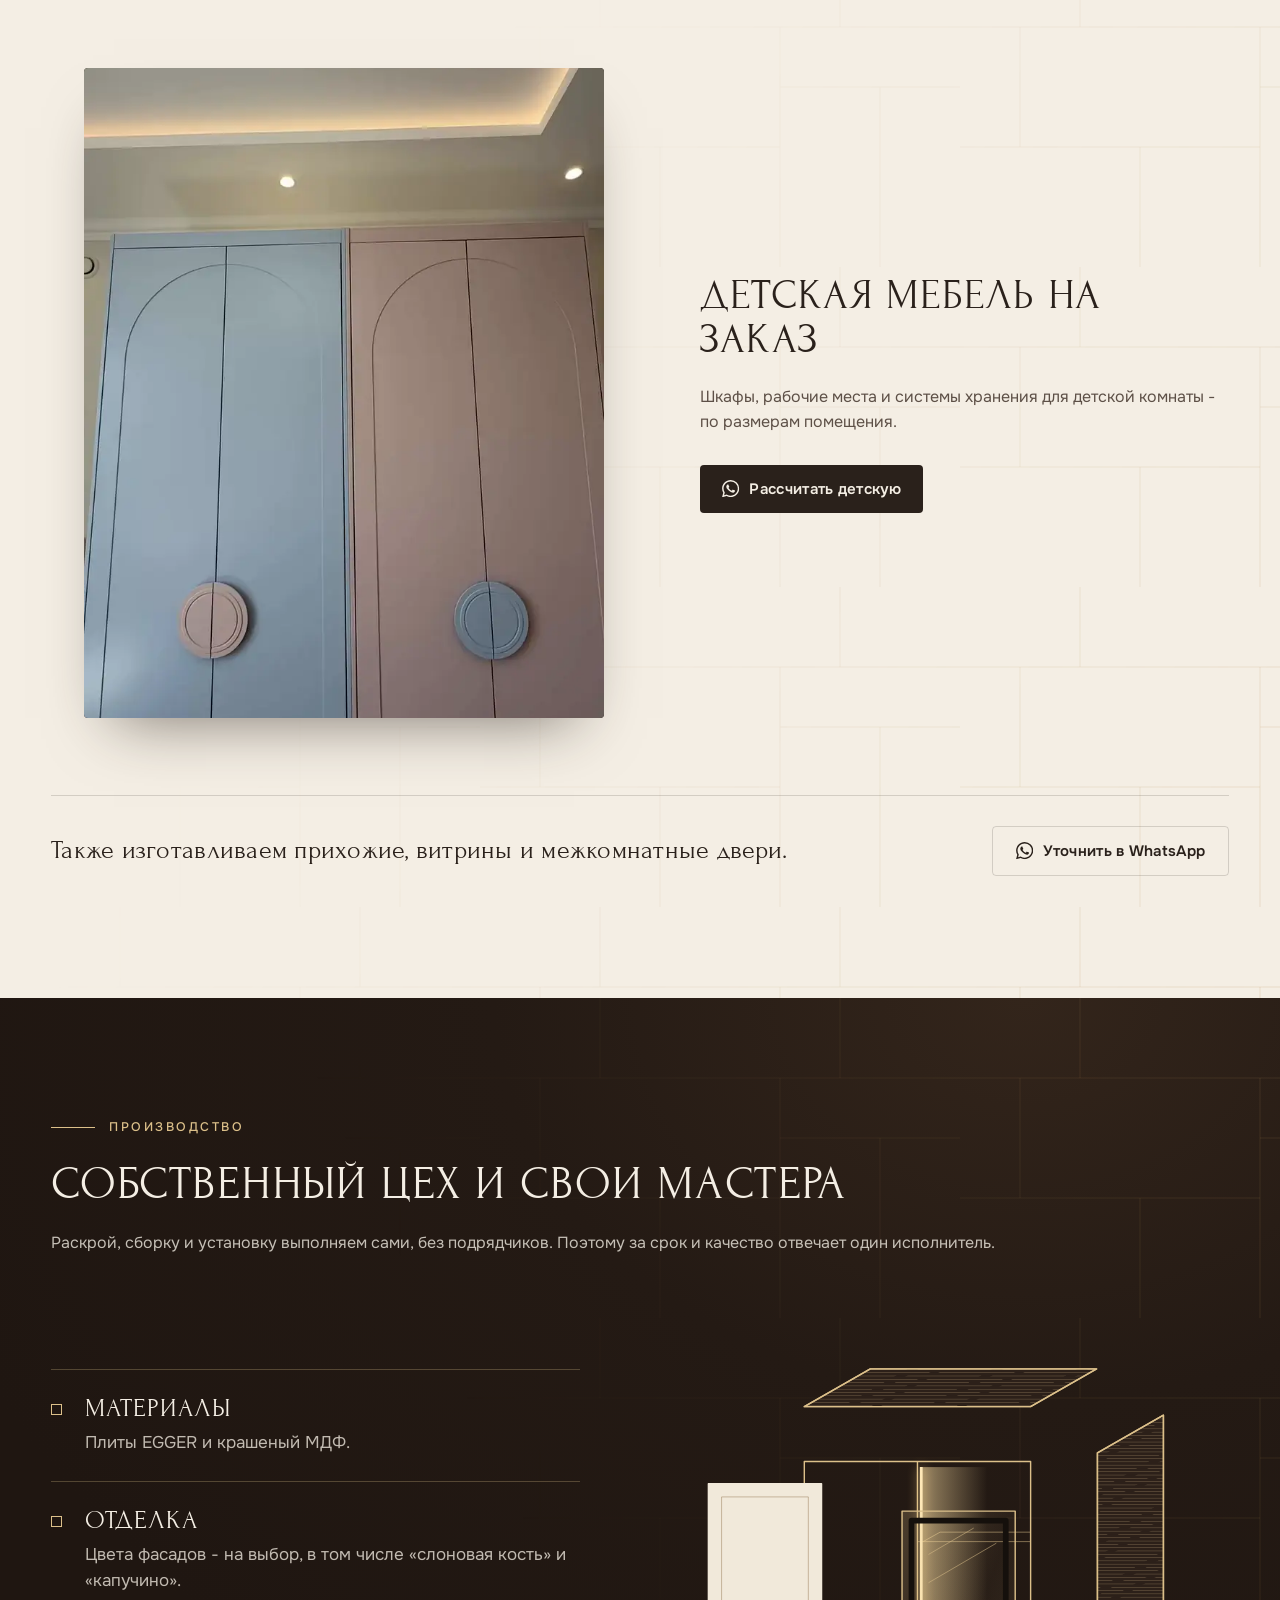
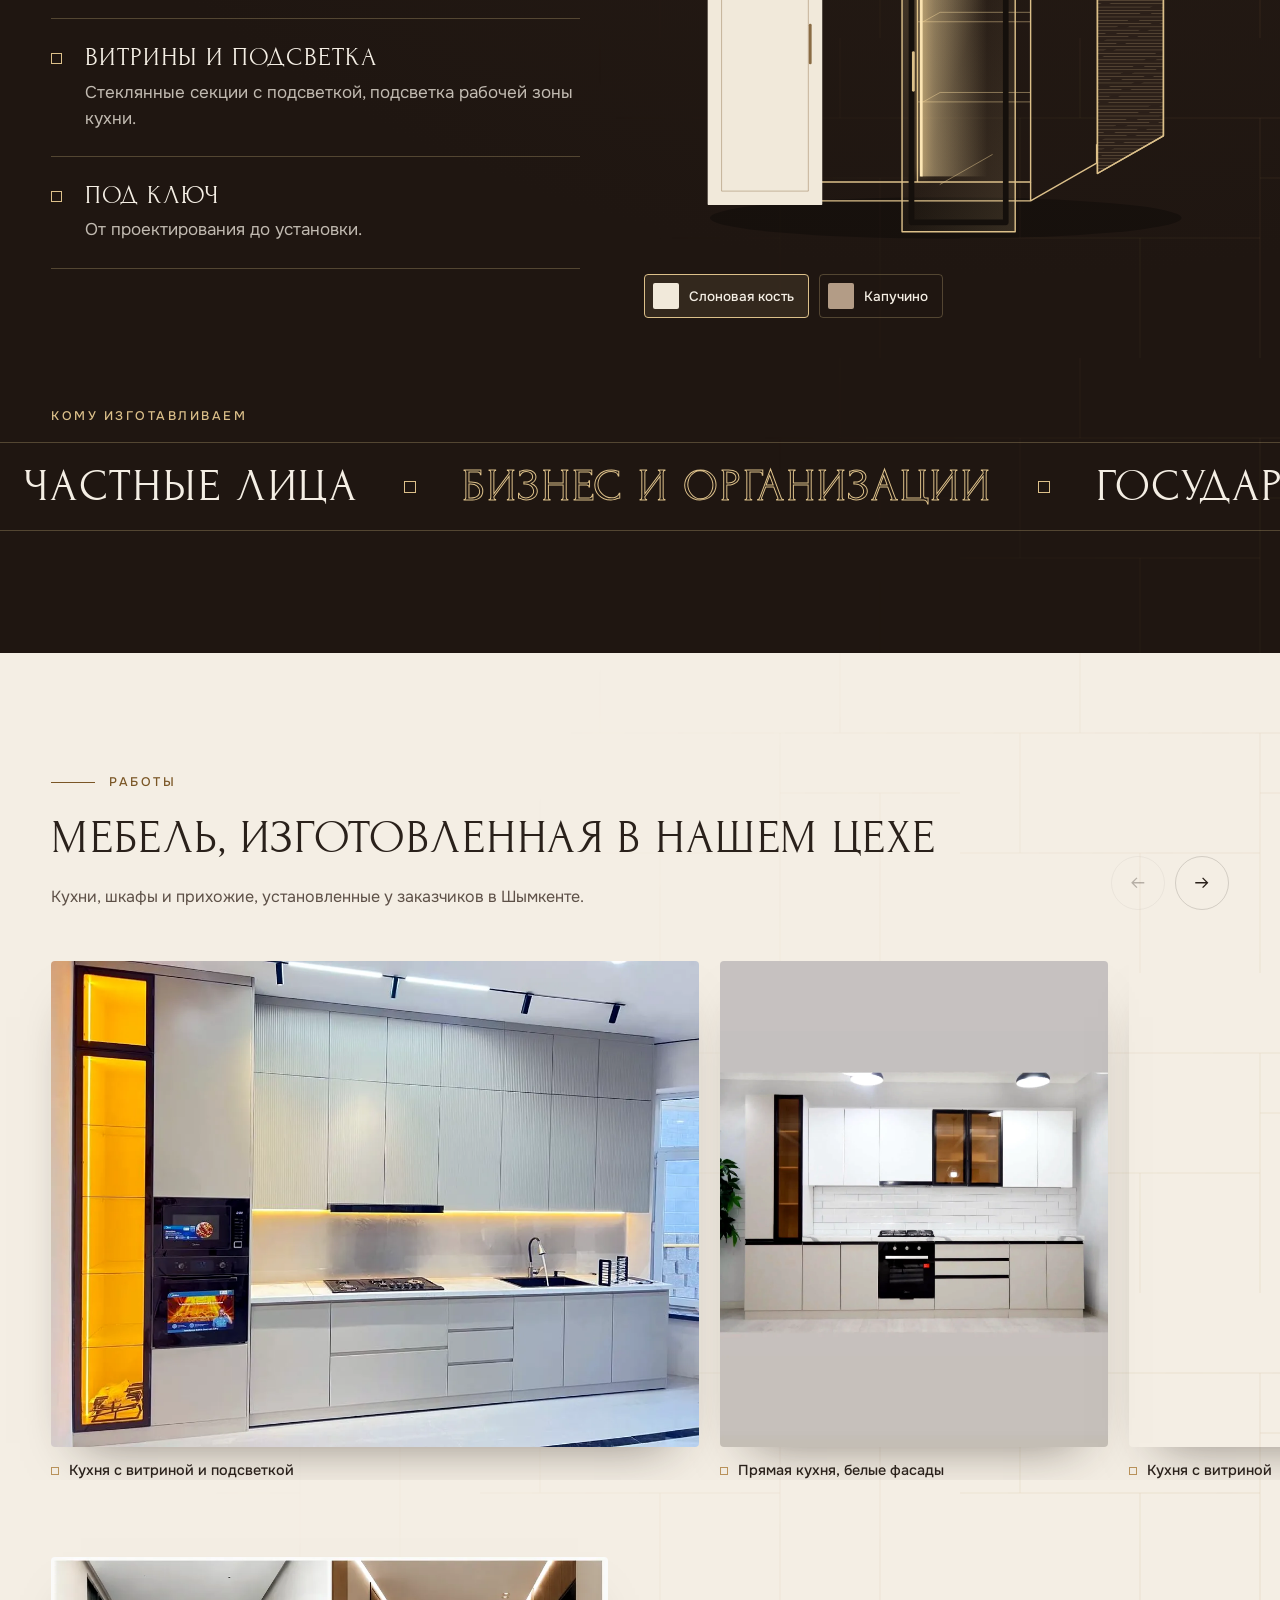
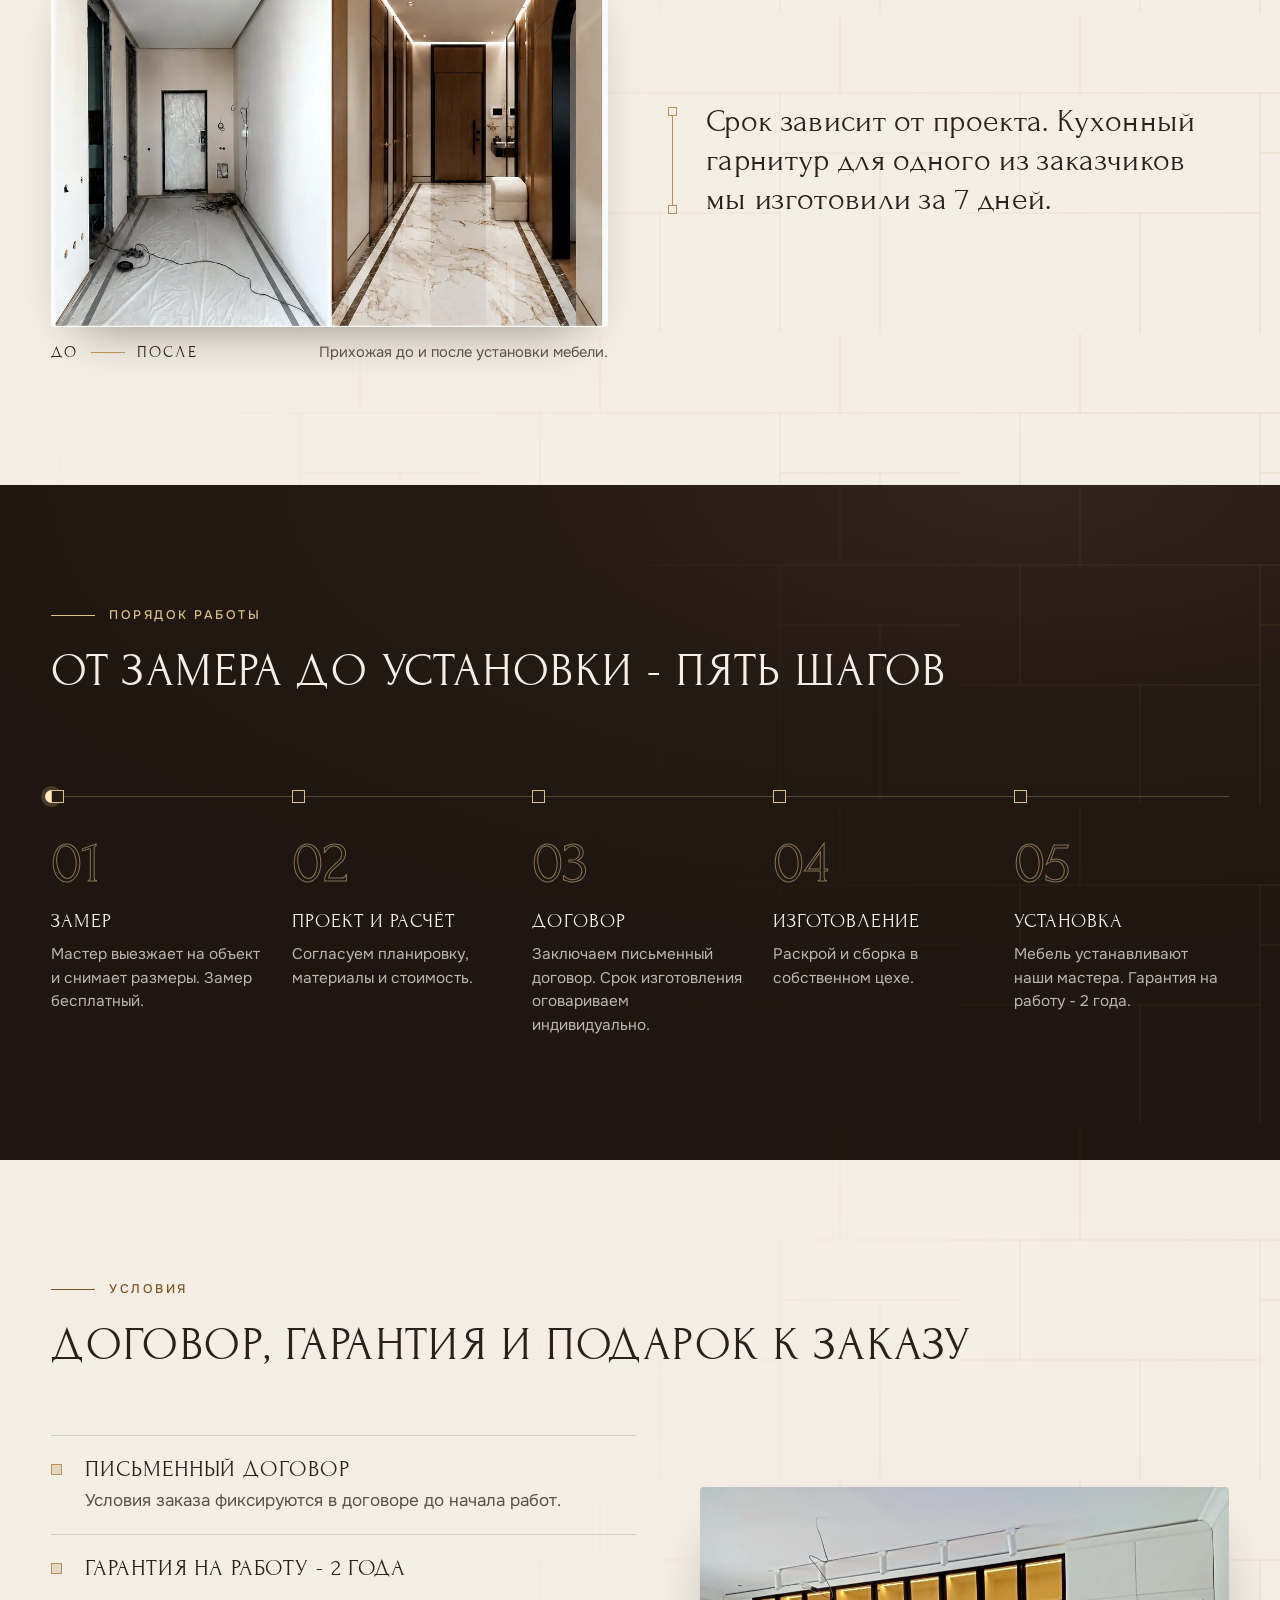
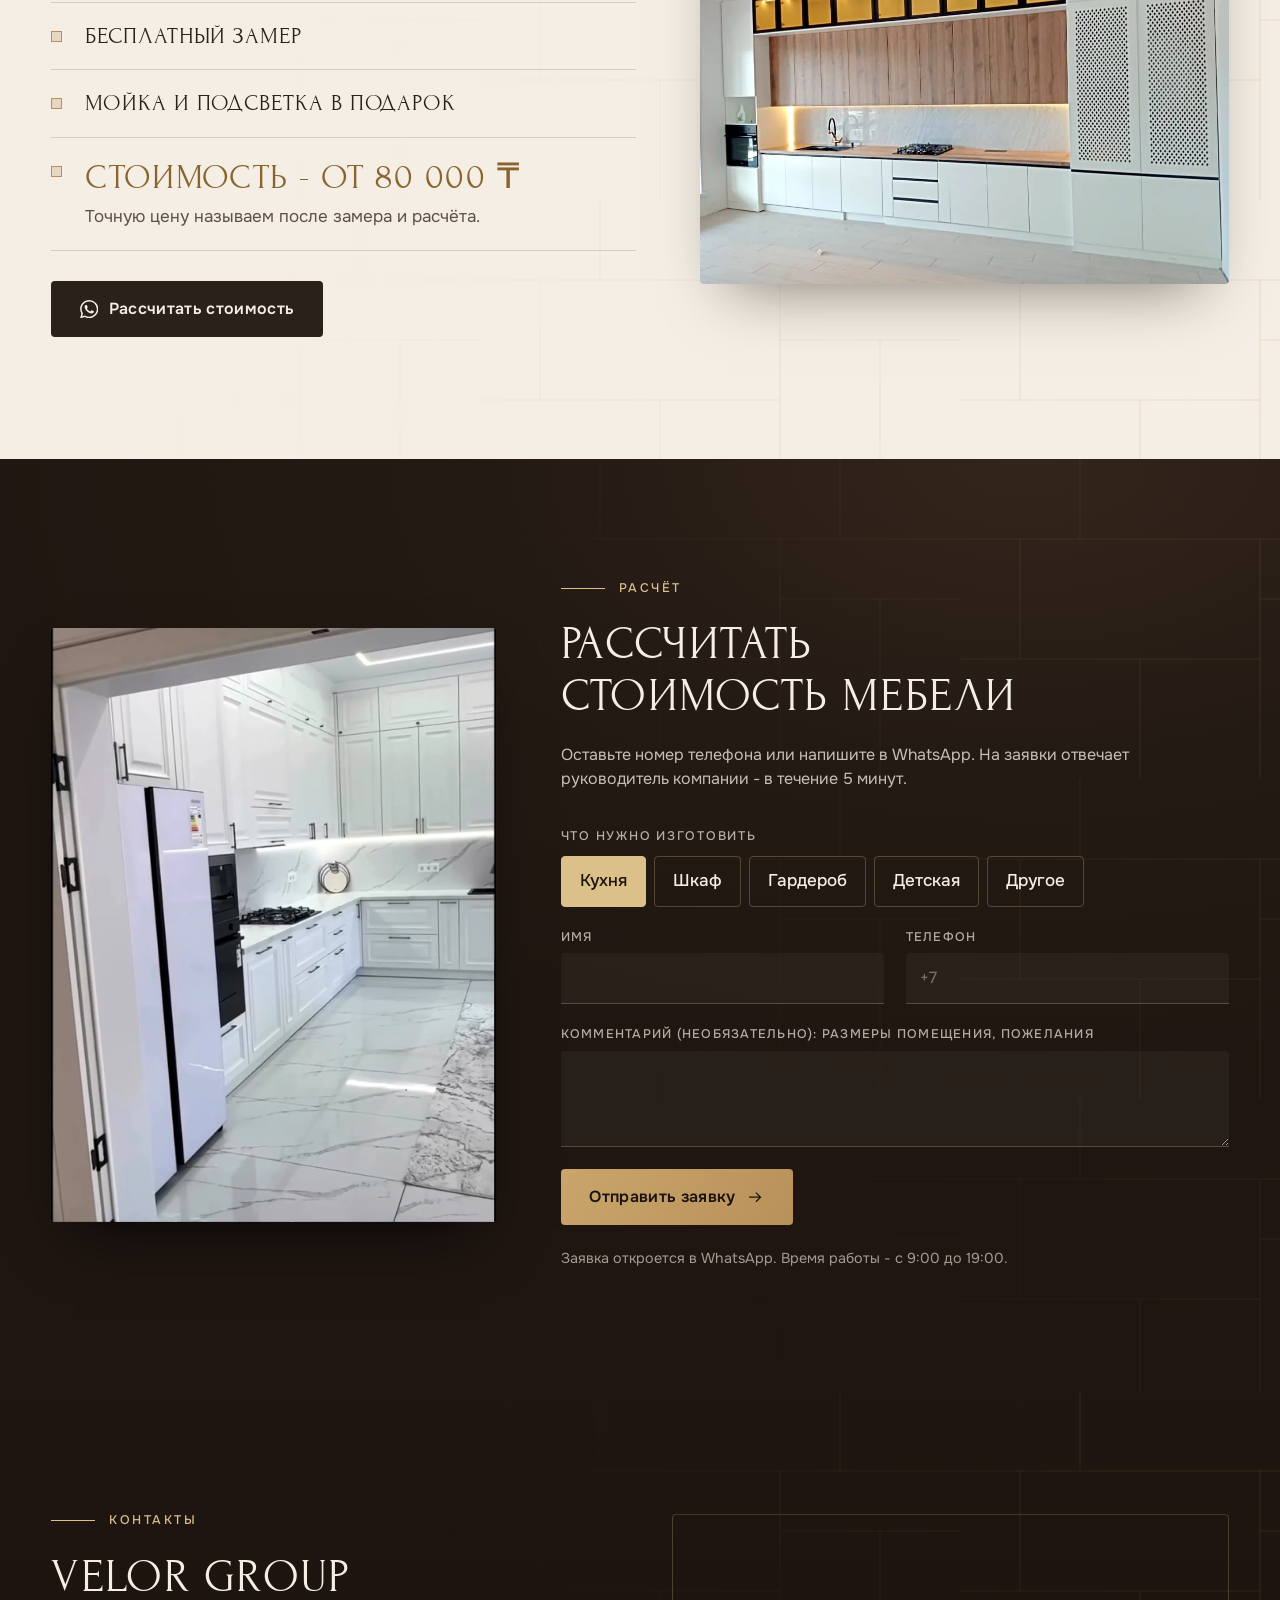
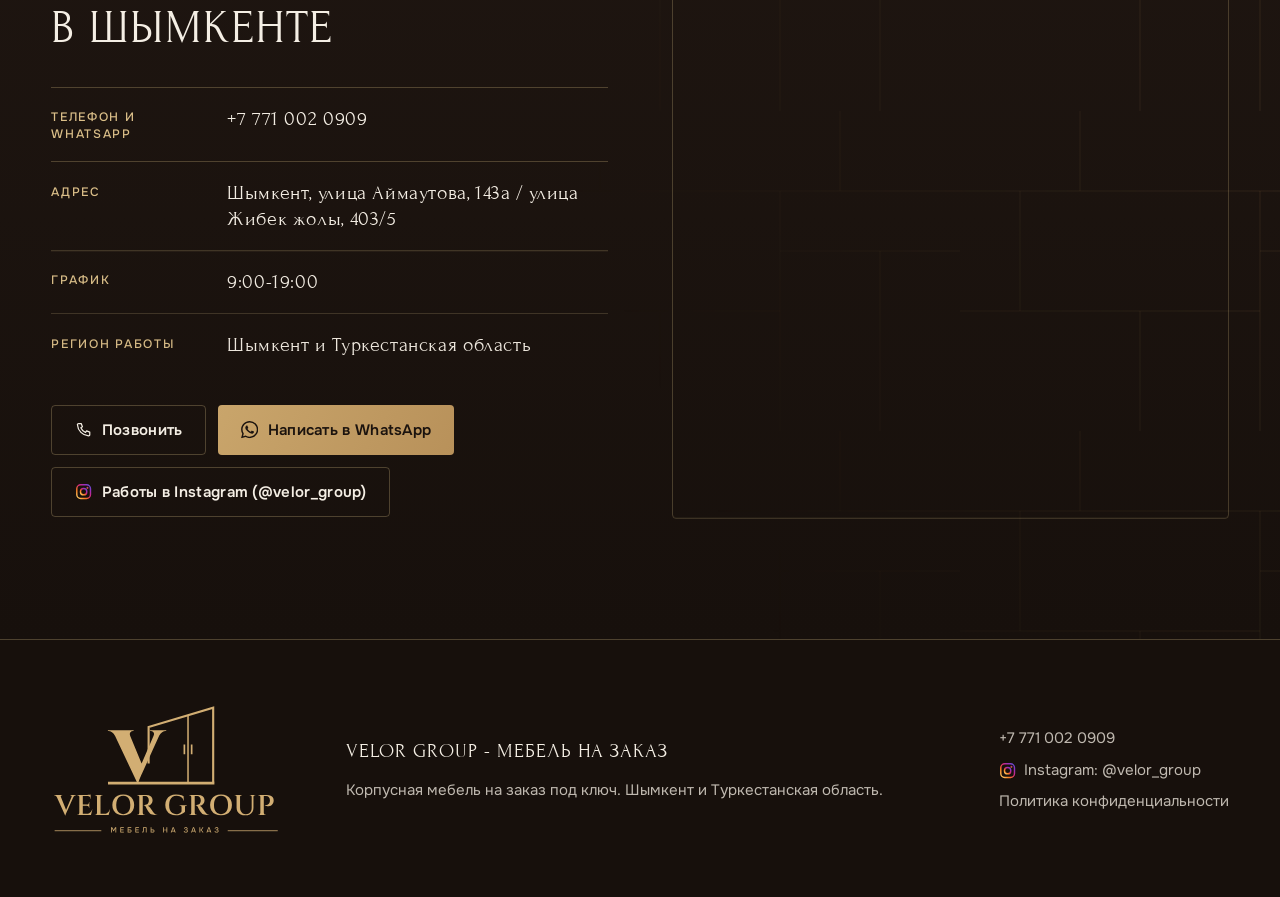
==== commit 02a51e28: "Видео клиента: шкафы, гардеробы, детская" ====
--- a/index.html
+++ b/index.html
@@ -28,7 +28,7 @@
 <link rel="apple-touch-icon" href="assets/apple-touch-icon.png">
 <link rel="preload" href="assets/fonts/forum-cyrillic.woff2" as="font" type="font/woff2" crossorigin>
 <link rel="preload" href="assets/fonts/onest-cyrillic.woff2" as="font" type="font/woff2" crossorigin>
-<link rel="stylesheet" href="styles.css?v=20261121-1">
+<link rel="stylesheet" href="styles.css?v=20261123-1">
 <script>document.documentElement.classList.add("js");setTimeout(function(){document.documentElement.classList.add("is-ready")},3500)</script>
 <script type="application/ld+json">
 {"@context":"https://schema.org","@type":"FurnitureStore","@id":"https://songokura.github.io/velor_group/#org","name":"Velor Group","description":"Корпусная мебель на заказ под ключ: кухни, шкафы, гардеробы, детская мебель. Собственное производство.","url":"https://songokura.github.io/velor_group/","logo":"https://songokura.github.io/velor_group/assets/logo.svg","image":"https://songokura.github.io/velor_group/assets/og-image.jpg","telephone":"+77710020909","priceRange":"от 80 000 ₸","address":{"@type":"PostalAddress","streetAddress":"улица Аймаутова, 143а","addressLocality":"Шымкент","addressCountry":"KZ"},"areaServed":[{"@type":"City","name":"Шымкент"},{"@type":"AdministrativeArea","name":"Туркестанская область"}],"sameAs":["https://www.instagram.com/velor_group/"]}
@@ -204,6 +204,10 @@
       <div class="plate__media solo">
         <svg class="solo__lines" viewBox="0 0 600 700" preserveAspectRatio="none" aria-hidden="true" focusable="false"><path d="M0 60h600M0 640h600M70 0v700M530 0v700" pathLength="1"/></svg>
         <figure class="cut solo__ph" data-cut="b"><img src="[data-uri]" data-lsrc="assets/photos/hero-m-15.webp" width="1320" height="1595" loading="lazy" decoding="async" alt="Шкаф до потолка" data-i18n-attr="alt:wrk.c15"></figure>
+        <figure class="solo__v vloop" data-src="assets/video/closet-loop.mp4">
+          <img src="[data-uri]" data-lsrc="assets/video/closet-loop.webp" width="480" height="854" loading="lazy" decoding="async" alt="Распашной шкаф с фасадами в молдингах и латунными ручками" data-i18n-attr="alt:s.v">
+          <video muted loop playsinline preload="none" aria-hidden="true" tabindex="-1"></video>
+        </figure>
       </div>
     </div>
   </section>
@@ -218,6 +222,10 @@
       <div class="plate__media solo">
         <svg class="solo__lines" viewBox="0 0 600 700" preserveAspectRatio="none" aria-hidden="true" focusable="false"><path d="M0 60h600M0 640h600M70 0v700M530 0v700" pathLength="1"/></svg>
         <figure class="cut solo__ph" data-cut="a"><img src="[data-uri]" data-lsrc="assets/photos/plate-11b.webp" width="1278" height="1626" loading="lazy" decoding="async" alt="Шкаф с секцией-витриной" data-i18n-attr="alt:wrk.c11"></figure>
+        <figure class="solo__v vloop" data-src="assets/video/wardrobe-loop.mp4">
+          <img src="[data-uri]" data-lsrc="assets/video/wardrobe-loop.webp" width="480" height="854" loading="lazy" decoding="async" alt="Гардероб в прихожей: наполнение за распашными дверями" data-i18n-attr="alt:g.v">
+          <video muted loop playsinline preload="none" aria-hidden="true" tabindex="-1"></video>
+        </figure>
       </div>
     </div>
   </section>
@@ -226,19 +234,9 @@
 <!-- Детские и дополнительно -->
 <section class="sec sec--light kids" id="detskie">
   <div class="wrap kids__in">
-    <figure class="ph" aria-label="Фото объекта · Детская" data-i18n-attr="aria-label:d.ph">
-      <svg viewBox="0 0 560 400" aria-hidden="true" focusable="false">
-        <g class="ph__draw" fill="none" stroke="#DCC08A" stroke-width="1.6">
-          <path d="M30 340h500" pathLength="1"/>
-          <rect x="60" y="60" width="150" height="280" pathLength="1"/><path d="M135 60v280M124 190v36M146 190v36" pathLength="1"/>
-          <rect x="210" y="60" width="90" height="280" pathLength="1"/><path d="M210 130h90M210 200h90M210 270h90" pathLength="1"/>
-          <path d="M300 230h200v14H300zM486 244v96M318 244v96" pathLength="1"/>
-          <rect x="320" y="90" width="170" height="16" pathLength="1"/><rect x="320" y="140" width="170" height="16" pathLength="1"/>
-          <path d="M340 90V70h24v20M380 140v-26h14v26M404 140v-18h30v18" pathLength="1"/>
-          <path d="M372 340v-52h56v52M366 288h68" pathLength="1"/>
-        </g>
-      </svg>
-      <figcaption data-i18n="d.ph">Фото объекта · Детская</figcaption>
+    <figure class="kids__v vloop" data-src="assets/video/kids-loop.mp4">
+      <img src="[data-uri]" data-lsrc="assets/video/kids-loop.webp" width="720" height="1280" loading="lazy" decoding="async" alt="Детская: шкафы с круглыми ручками, кровать и рабочее место" data-i18n-attr="alt:d.v">
+      <video muted loop playsinline preload="none" aria-hidden="true" tabindex="-1"></video>
     </figure>
     <div class="kids__txt">
       <h3 class="h3 h3--ink" data-i18n="d.h">Детская мебель на заказ</h3>
@@ -476,6 +474,6 @@
   <a class="bar__ig" href="https://www.instagram.com/velor_group/" target="_blank" rel="noopener" aria-label="Работы Velor Group в Instagram" data-i18n-attr="aria-label:hdr.ig"><svg class="ic" aria-hidden="true"><use href="#ic-ig"/></svg></a>
 </nav>
 
-<script src="script.js?v=20261121-1" defer></script>
+<script src="script.js?v=20261123-1" defer></script>
 </body>
 </html>
--- a/styles.css
+++ b/styles.css
@@ -477,3 +477,9 @@
 @media (prefers-reduced-motion:reduce){
   *,*::before,*::after{animation:none!important;transition:none!important}
 }
+
+/* видео клиента 23.11.2026: петли в плитах шкафов и гардеробов, детская */
+.solo__v{position:absolute;bottom:0;width:30%;aspect-ratio:9/16;border-radius:var(--r);overflow:hidden;outline:6px solid #241a14;box-shadow:0 30px 60px -24px rgba(0,0,0,.75);z-index:2}
+.plate--flip .solo__v{right:0}
+.plate:not(.plate--flip) .solo__v{left:0}
+.kids__v{position:relative;aspect-ratio:4/5;width:100%;max-width:520px;max-height:78svh;justify-self:center;border-radius:var(--r);overflow:hidden;background:#241a14;box-shadow:0 30px 60px -30px rgba(42,33,27,.6)}
